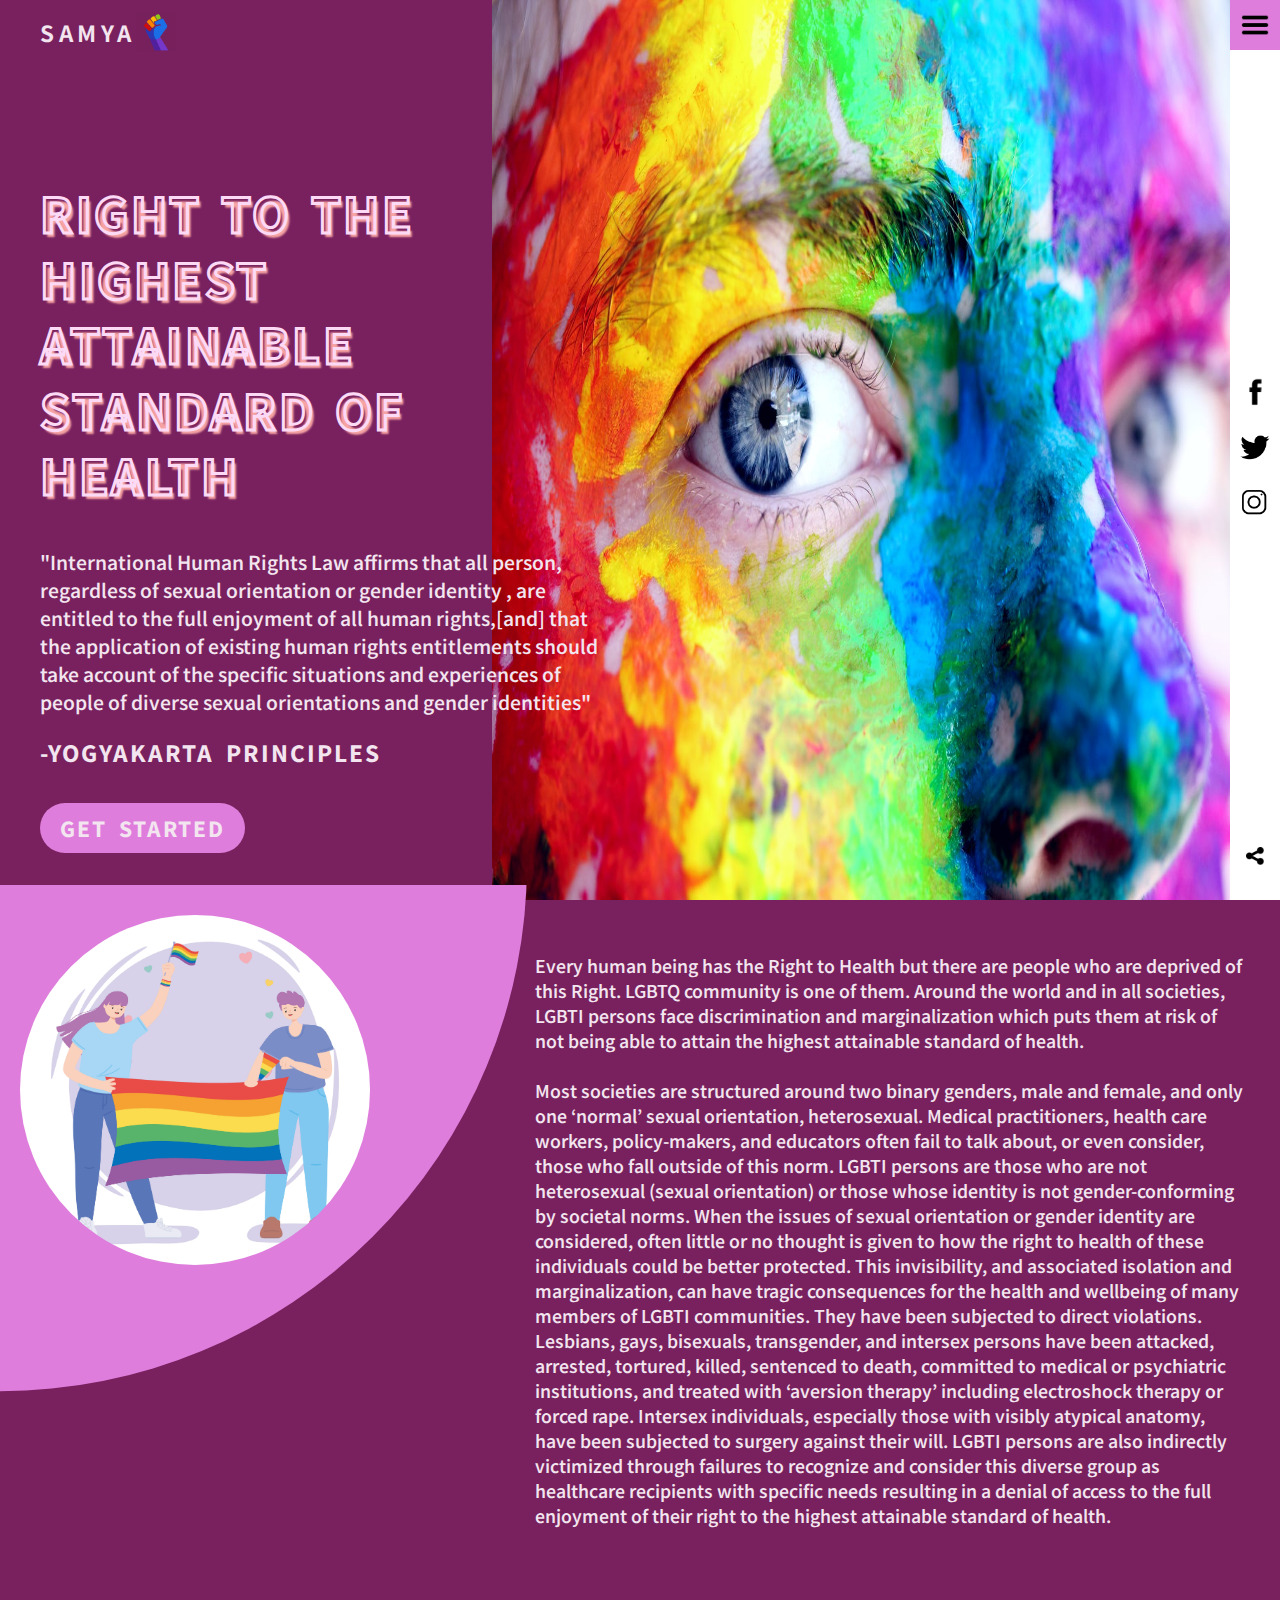
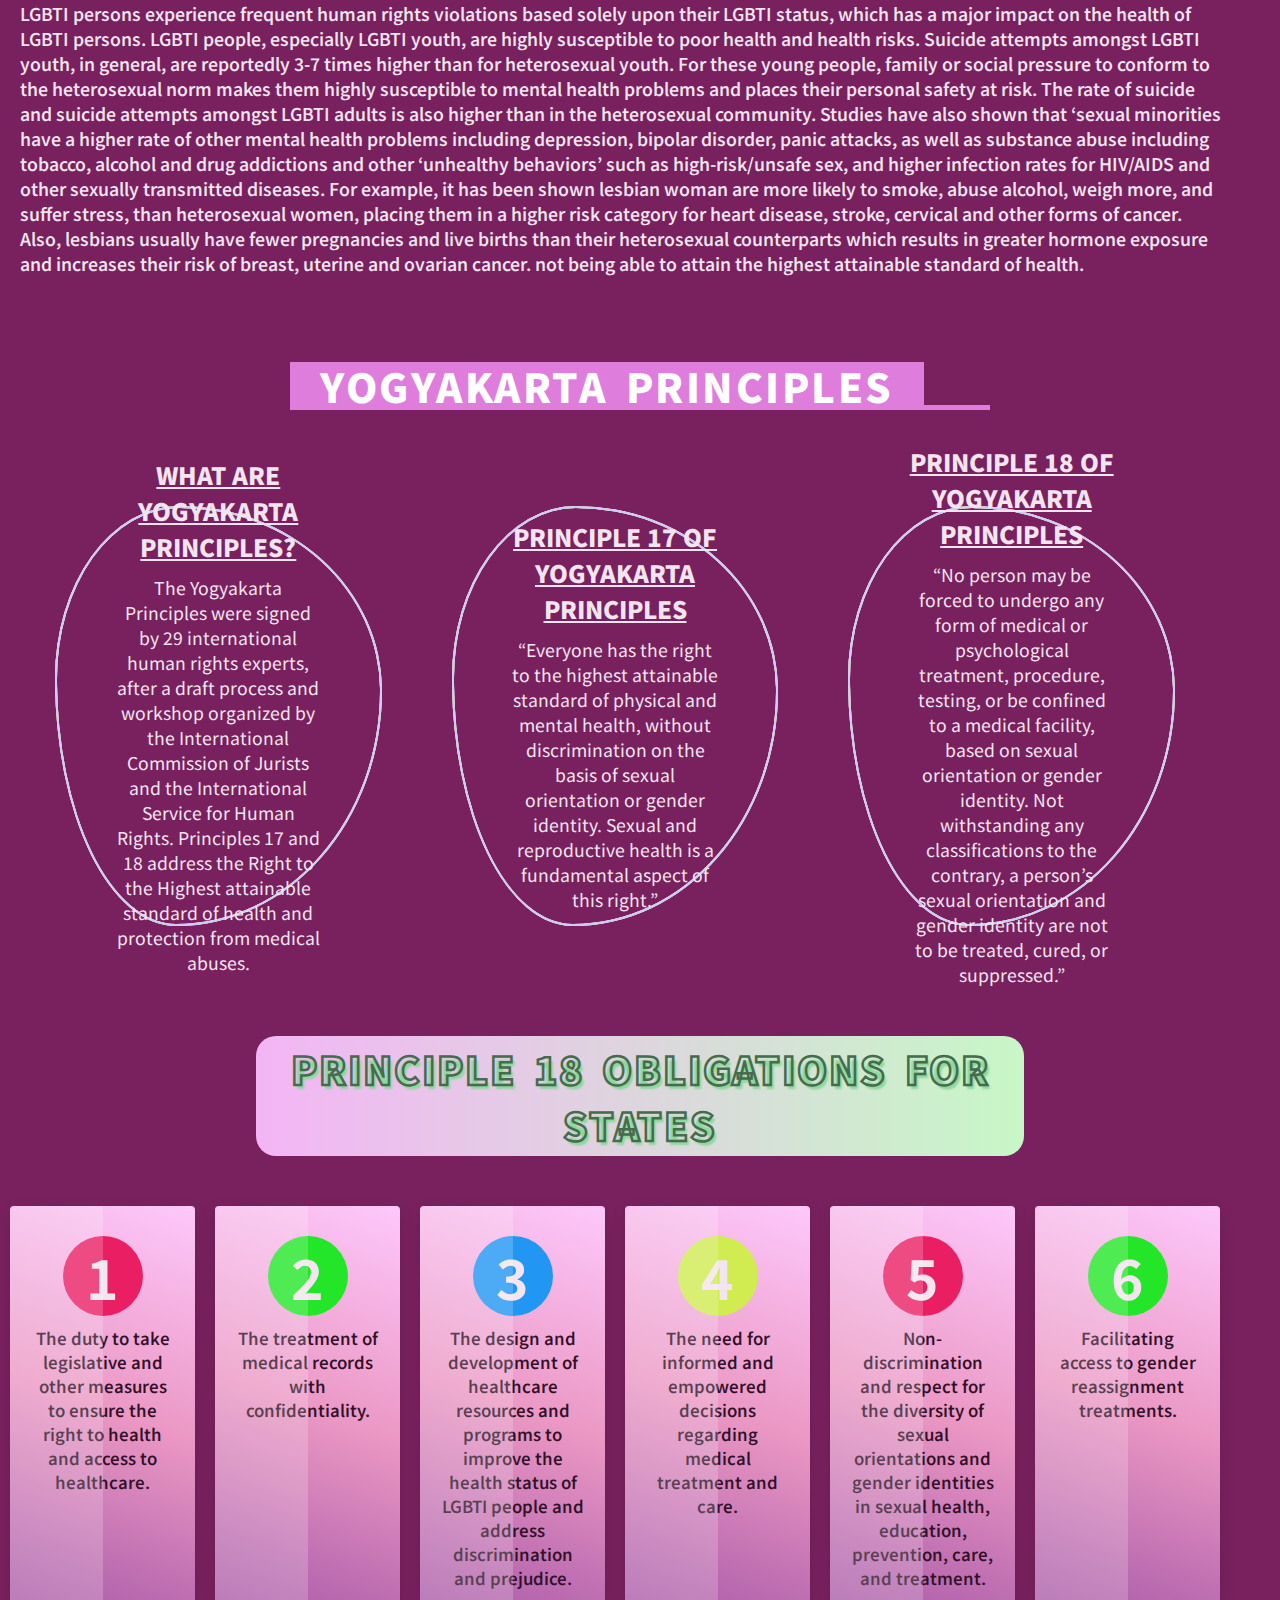
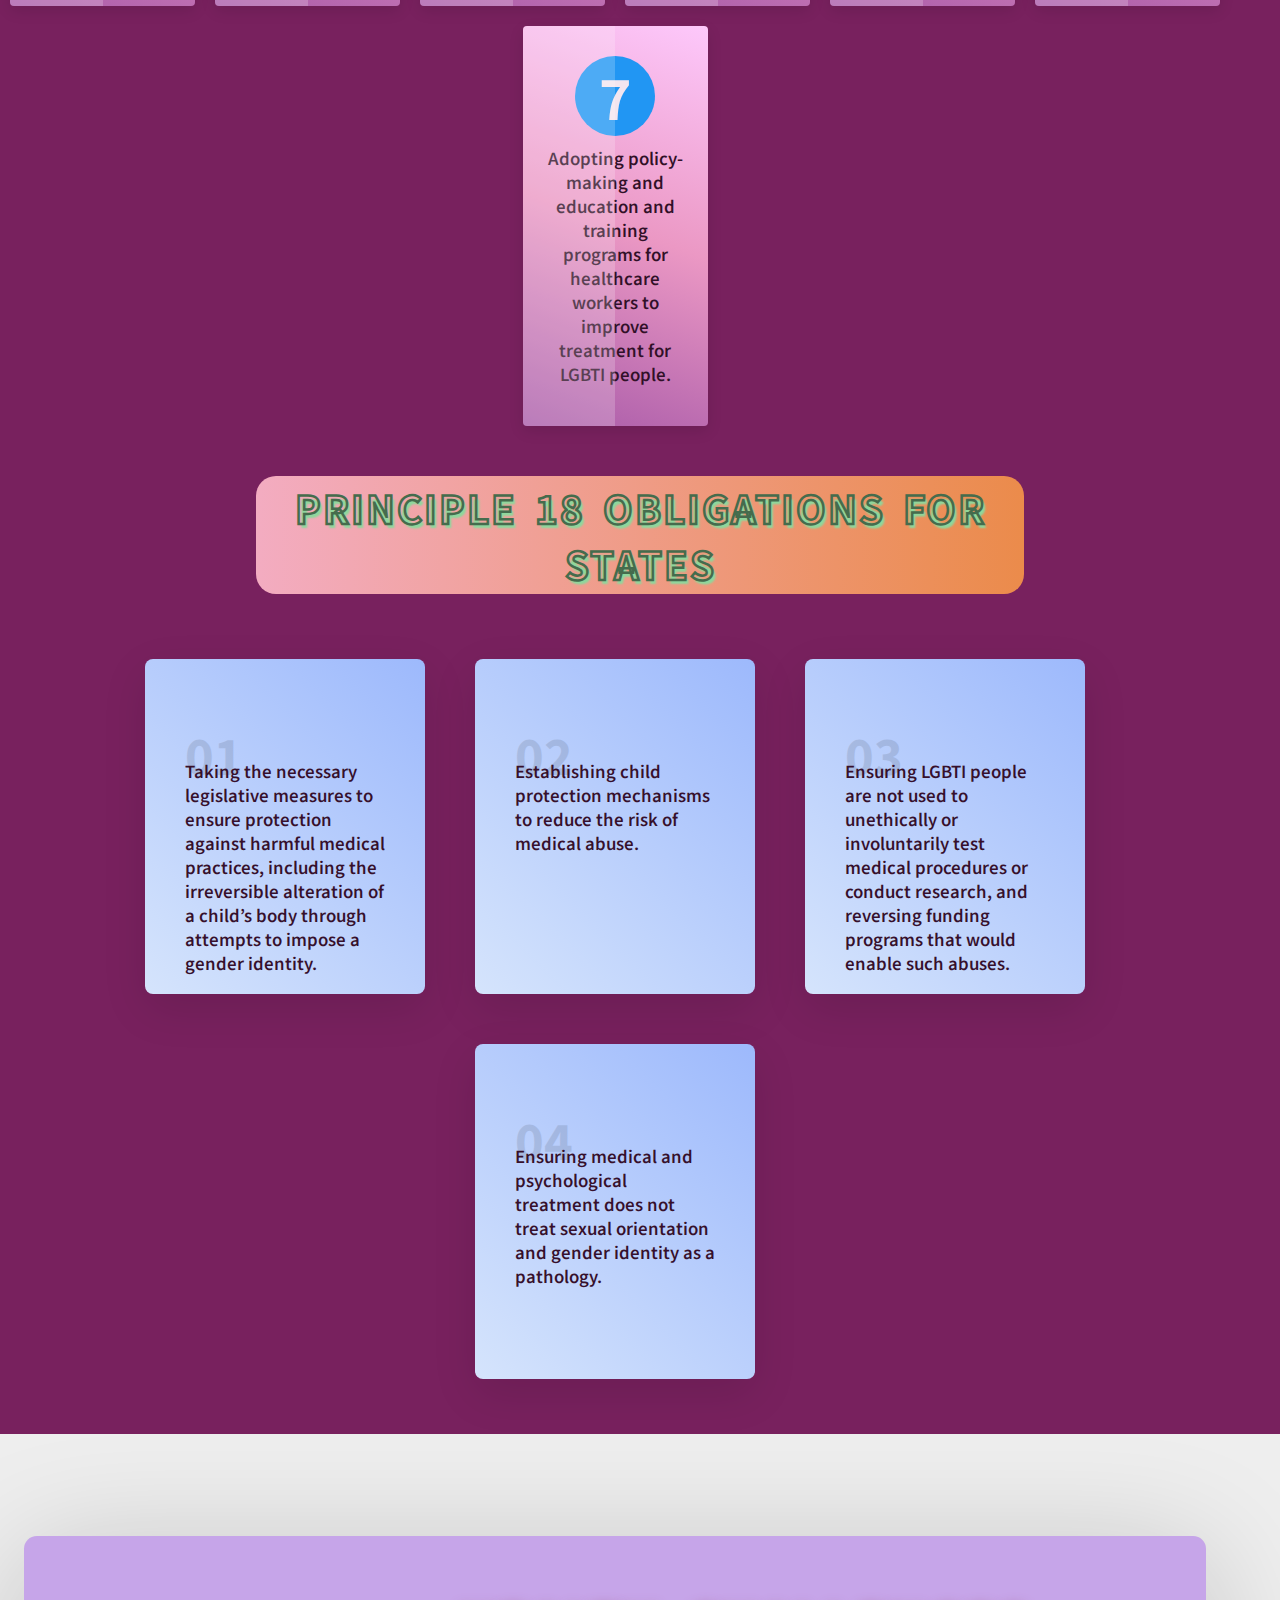
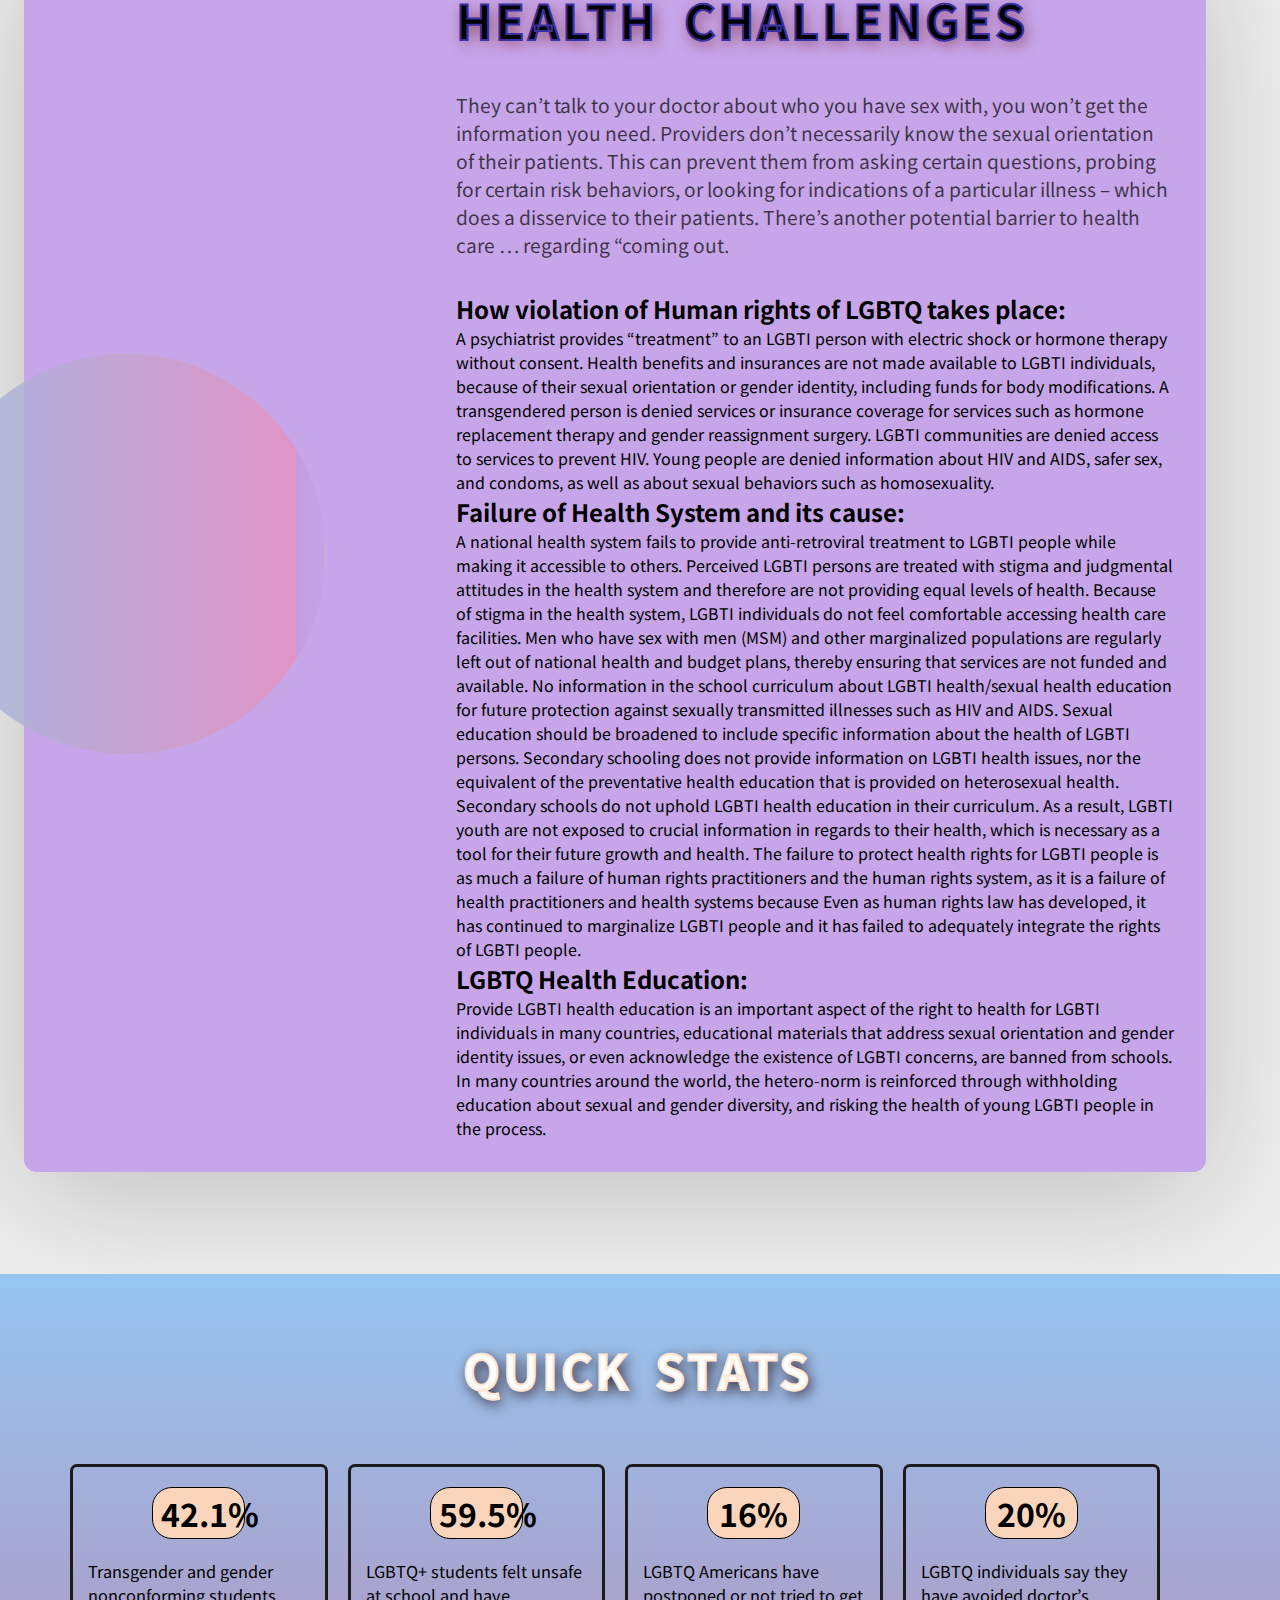
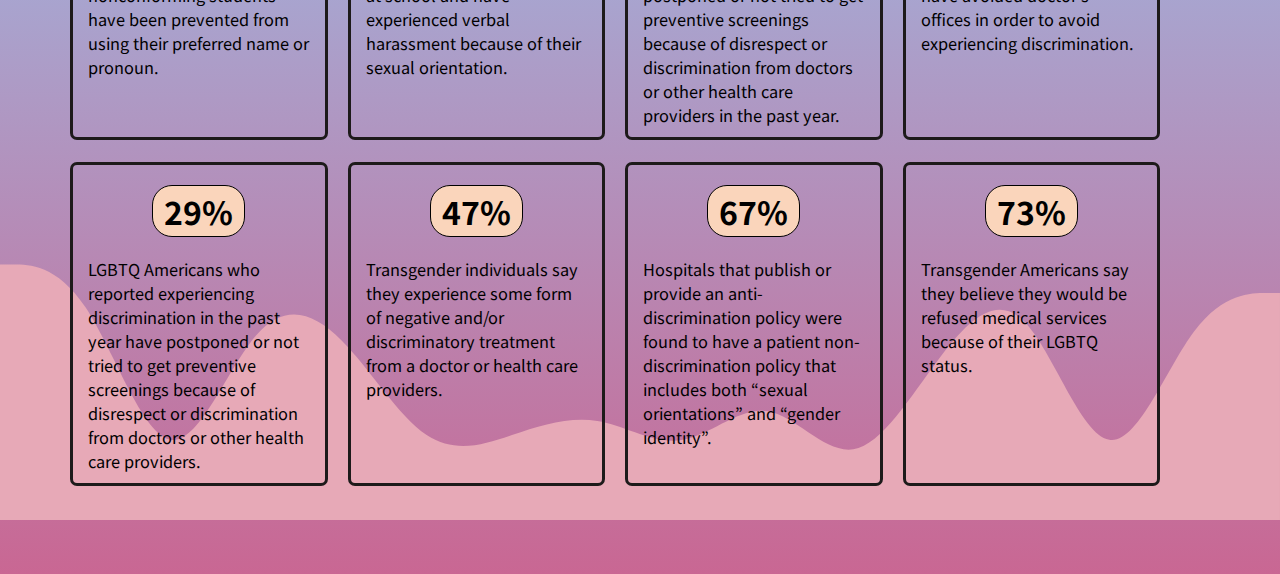
==== home_page.html @ 621c96f3 "change home page" ====
<!DOCTYPE html>
<html lang="en">

<head>
    <meta charset="UTF-8">
    <meta http-equiv="X-UA-Compatible" content="IE=edge">
    <meta name="viewport" content="width=device-width, initial-scale=1.0">
    <title>Samya</title>
    <link rel="stylesheet" href="https://unpkg.com/swiper/swiper-bundle.min.css" />
    <link rel="stylesheet" href="home_page.css">
    <script src="home_page.js"></script>
</head>

<body>
    <section>
        <div class="logo">
            <p>SAMYA</p><img src="/images/symbol2.png" alt="img_logo" class="symbol">
        </div>
        <img src="/images/expression1.jpeg" class="bg">
        <div class="content">
            <h2><span>RIGHT</span> to the Highest Attainable<br>Standard of Health</h2>
            <p>"International Human Rights Law affirms that all person, regardless of sexual orientation or gender
                identity ,
                are entitled to the full enjoyment of all human rights,[and] that the application of existing human
                rights
                entitlements should take account of the specific situations and experiences of people of diverse sexual
                orientations
                and gender identities"
            <p class="author">-Yogyakarta Principles</p>
            </p>
            <a href="#">Get Started</a>
        </div>
    </section>
    <div class="menuToggle" onclick="toggleMenu()"></div>
    <div class="navigation">
        <ul>
            <li><a href="#">Home</a></li>
            <li><a href="#">About</a></li>
            <li><a href="#">Work</a></li>
            <li><a href="#">Team</a></li>
            <li><a href="#">Contact</a></li>
        </ul>
        <div class="socialbar">
            <ul>
                <li><a href="#"><img src="/images/fb1.png"></a></li>
                <li><a href="#"><img src="/images/tw2.png"></a></li>
                <li><a href="#"><img src="/images/ig1.png"></a></li>
            </ul>
            <a href="mailto:you@gmail.com" class="email"><img src="/images/share1.png"></a>
        </div>
    </div>
    <section class="two">
        <div class="circle">
            <div class="circle_pic">
                <img src="/images/circlepic.jpg">
            </div>
        </div>
        <div class="conte">
            <div class="textbox">
                <div class="para1">
                    Every human being has the Right to Health but there are people who are deprived of this Right. LGBTQ community is one of them.
                    Around the world and in all societies, LGBTI persons face discrimination and marginalization which puts them at risk of not being able to attain the highest attainable standard of health.
                </div>
                <div class="para2">
                    Most societies are structured around two binary genders, male and female, and only one ‘normal’ sexual orientation, heterosexual. Medical practitioners, health care workers, policy-makers, and educators often fail to talk about, or even consider, those who fall outside of this norm. LGBTI persons are those who are not heterosexual (sexual orientation) or those whose identity is not gender-conforming by societal norms. When the issues of sexual orientation or gender identity are considered, often little or no thought is given to how the right to health of these individuals could be better protected. This invisibility, and associated isolation and marginalization, can have tragic consequences for the health and wellbeing of many members of LGBTI communities. They have been subjected to direct violations. Lesbians, gays, bisexuals, transgender, and intersex persons have been attacked, arrested, tortured, killed, sentenced to death, committed to medical or psychiatric institutions, and treated with ‘aversion therapy’ including electroshock therapy or forced rape. Intersex individuals, especially those with visibly atypical anatomy, have been subjected to surgery against their will. LGBTI persons are also indirectly victimized through failures to recognize and consider this diverse group as healthcare recipients with specific needs resulting in a denial of access to the full enjoyment of their right to the highest attainable standard of health. 
                </div>
            </div>
        </div>
    </section>
    <div class="para3">
        LGBTI persons experience frequent human rights violations based solely upon their LGBTI status, which has a major impact on the health of LGBTI persons. LGBTI people, especially LGBTI youth, are highly susceptible to poor health and health risks. Suicide attempts amongst LGBTI youth, in general, are reportedly 3-7 times higher than for heterosexual youth. For these young people, family or social pressure to conform to the heterosexual norm makes them highly susceptible to mental health problems and places their personal safety at risk. The rate of suicide and suicide attempts amongst LGBTI adults is also higher than in the heterosexual community. Studies have also shown that ‘sexual minorities have a higher rate of other mental health problems including depression, bipolar disorder, panic attacks, as well as substance abuse including tobacco, alcohol and drug addictions and other ‘unhealthy behaviors’ such as high-risk/unsafe sex, and higher infection rates for HIV/AIDS and other sexually transmitted diseases. For example, it has been shown lesbian woman are more likely to smoke, abuse alcohol, weigh more, and suffer stress, than heterosexual women, placing them in a higher risk category for heart disease, stroke, cervical and other forms of cancer. Also, lesbians usually have fewer pregnancies and live births than their heterosexual counterparts which results in greater hormone exposure and increases their risk of breast, uterine and ovarian cancer.
        not
        being able to attain the highest attainable standard of health.
    </div>
    <div id="yogya">
        <div class="yogya_heading">
            <span>YOGYAKARTA PRINCIPLES</span>
        </div>
    </div>
    <div id="yogya_container">
        <div class="yogyadef_box">
            <span></span>
            <span></span>
            <span></span>
            <div class="yogya_def">
                <h2>WHAT are YogyaKarta Principles?</h2>
                <p>
                    The Yogyakarta Principles were signed by 29 international human rights experts, after a draft
                    process
                    and
                    workshop organized by the International Commission of Jurists and the International Service for
                    Human
                    Rights. Principles 17 and 18 address the Right to the Highest attainable standard of health and
                    protection
                    from medical abuses.
                </p>
            </div>
        </div>
        <div class="yogyadef_box">
            <span></span>
            <span></span>
            <span></span>
            <div class="yogya_def">
                <h2>PRINCIPLE 17 of Yogyakarta Principles</h2>
                <p>
                    “Everyone has the right to the highest attainable standard of physical and mental health, without
                    discrimination on the basis of sexual orientation or gender identity. Sexual and reproductive health
                    is
                    a
                    fundamental aspect of this right.”
                </p>
            </div>
        </div>
        <div class="yogyadef_box">
            <span></span>
            <span></span>
            <span></span>
            <div class="yogya_def">
                <h2>PRINCIPLE 18 of Yogyakarta Principles</h2>
                <p>
                    “No person may be forced to undergo any form of medical or psychological treatment, procedure,
                    testing,
                    or
                    be confined to a medical facility, based on sexual orientation or gender identity. Not withstanding
                    any
                    classifications to the contrary, a person’s sexual orientation and gender identity are not to be
                    treated, cured, or suppressed.”
                </p>
            </div>
        </div>
    </div>
    <div class="principle17_box">
        <h1>Principle 18 obligations for States</h1>
        <div class="principle17">
            <div class="box_17">
                <div class="icon">
                    <h2>1</h2>
                </div>
                <div class="cont17">
                    <p>The duty to take legislative and other measures to ensure the right to health and access to
                        healthcare.</p>
                </div>
            </div>
            <div class="box_17">
                <div class="icon">
                    <h2>2</h2>
                </div>
                <div class="cont17">
                    <p>The treatment of medical records with confidentiality.</p>
                </div>
            </div>
            <div class="box_17">
                <div class="icon">
                    <h2>3</h2>
                </div>
                <div class="cont17">
                    <p>The design and development of healthcare resources and programs to improve the health status of
                        LGBTI
                        people and address discrimination and prejudice.</p>
                </div>
            </div>
            <div class="box_17">
                <div class="icon">
                    <h2>4</h2>
                </div>
                <div class="cont17">
                    <p>The need for informed and empowered decisions regarding medical treatment and care.</p>
                </div>
            </div>
            <div class="box_17">
                <div class="icon">
                    <h2>5</h2>
                </div>
                <div class="cont17">
                    <p>Non-discrimination and respect for the diversity of sexual orientations and gender identities in
                        sexual health, education, prevention, care, and treatment.
                    </p>
                </div>
            </div>
            <div class="box_17">
                <div class="icon">
                    <h2>6</h2>
                </div>
                <div class="cont17">
                    <p>Facilitating access to gender reassignment treatments.</p>
                </div>
            </div>
            <div class="box_17">
                <div class="icon">
                    <h2>7</h2>
                </div>
                <div class="cont17">
                    <p>Adopting policy-making and education and training programs for healthcare workers to improve
                        treatment for LGBTI people.</p>
                </div>
            </div>
        </div>
    </div>
    <div class="principle18_box">
        <h1>Principle 18 obligations for States</h1>
        <div class="principle18">
            <div class="box_18">
                <h2>01</h2>
                <p>
                    Taking the necessary legislative measures to ensure protection against harmful medical
                    practices, including the irreversible alteration of a child’s body through attempts to impose a
                    gender
                    identity.
                </p>
            </div>
            <div class="box_18">
                <h2>02</h2>
                <p>
                    Establishing child protection mechanisms to reduce the risk of medical abuse.
                </p>
            </div>
            <div class="box_18">
                <h2>03</h2>
                <p>
                    Ensuring LGBTI people are not used to unethically or involuntarily test medical procedures or
                    conduct
                    research, and reversing funding programs that would enable such abuses.
                </p>
            </div>
            <div class="box_18">
                <h2>04</h2>
                <p>
                    Ensuring medical and psychological treatment does not treat sexual orientation and gender identity
                    as a
                    pathology.
                </p>
            </div>
        </div>
    </div>
    <div class="challenges_box">
        <div class="challenges">
            <div class="challengesimg">
                <img src="/images/circlepic2.jpg">
            </div>
            <div class="challengesinfo">
                <h1 class="challenges_title">
                    HEALTH CHALLENGES
                </h1>
                <p class="challenges_text">
                    They can’t talk to your doctor about who you have sex with, you won’t get the information you need.
                    Providers don’t necessarily know the sexual orientation of their patients. This can prevent them
                    from asking certain questions, probing for certain risk behaviors, or looking for indications of a
                    particular illness – which does a disservice to their patients.
                    There’s another potential barrier to health care … regarding “coming out.
                <div>
                    <h2>How violation of Human rights of LGBTQ takes place:</h2>
                    A psychiatrist provides “treatment” to an LGBTI person with electric shock or hormone therapy
                    without consent. Health benefits and insurances are not made available to LGBTI individuals, because
                    of their sexual orientation or gender identity, including funds for body modifications. A
                    transgendered person is denied services or insurance coverage for services such as hormone
                    replacement therapy and gender reassignment surgery. LGBTI communities are denied access to services
                    to prevent HIV. Young people are denied information about HIV and AIDS, safer sex, and condoms, as
                    well as about sexual behaviors such as homosexuality.
                </div>
                <div>
                    <h2>Failure of Health System and its cause:</h2>
                    A national health system fails to provide anti-retroviral treatment to LGBTI people while making it
                    accessible to others. Perceived LGBTI persons are treated with stigma and judgmental attitudes in
                    the health system and therefore are not providing equal levels of health. Because of stigma in the
                    health system, LGBTI individuals do not feel comfortable accessing health care facilities. Men who
                    have sex with men (MSM) and other marginalized populations are regularly left out of national health
                    and budget plans, thereby ensuring that services are not funded and available.
                    No information in the school curriculum about LGBTI health/sexual health education for future
                    protection against sexually transmitted illnesses such as HIV and AIDS. Sexual education should be
                    broadened to include specific information about the health of LGBTI persons. Secondary schooling
                    does not provide information on LGBTI health issues, nor the equivalent of the preventative health
                    education that is provided on heterosexual health. Secondary schools do not uphold LGBTI health
                    education in their curriculum. As a result, LGBTI youth are not exposed to crucial information in
                    regards to their health, which is necessary as a tool for their future growth and health. The
                    failure to protect health rights for LGBTI people is as much a failure of human rights practitioners
                    and the human rights system, as it is a failure of health practitioners and health systems because
                    Even as human rights law has developed, it has continued to marginalize LGBTI people and it has
                    failed to adequately integrate the rights of LGBTI people.
                </div>
                <div>
                    <h2>LGBTQ Health Education:</h2>
                    Provide LGBTI health education is an important aspect of the right to health for LGBTI individuals
                    in many countries, educational materials that address sexual orientation and gender identity issues,
                    or even acknowledge the existence of LGBTI concerns, are banned from schools. In many countries
                    around the world, the hetero-norm is reinforced through withholding education about sexual and
                    gender diversity, and risking the health of young LGBTI people in the process.
                </div>
                </p>
            </div>
        </div>
    </div>

    <section class="wave">
        <div class="wave_content">
            <h1>Quick Stats</h1>
            <div class="stats_content">
                <div class="stat1">
                    <h2 class="number">42.1%</h2>
                    <p>Transgender and gender nonconforming students have been prevented from using their preferred name
                        or pronoun.</p>
                </div>
                <div class="stat1">
                    <h2 class="number">59.5%</h2>
                    <p>LGBTQ+ students felt unsafe at school and have experienced verbal harassment because of their
                        sexual orientation.</p>
                </div>
                <div class="stat1">
                    <h2 class="number">16%</h2>
                    <p>LGBTQ Americans have postponed or not tried to get preventive screenings because of disrespect or
                        discrimination from doctors or other health care providers in the past year.</p>
                </div>
                <div class="stat1">
                    <h2 class="number">20%</h2>
                    <p> LGBTQ individuals say they have avoided doctor’s offices in order to avoid experiencing
                        discrimination.
                    </p>
                </div>
                <div class="stat1">
                    <h2 class="number">29%</h2>
                    <p>LGBTQ Americans who reported experiencing discrimination in the past year have postponed or not
                        tried to get preventive screenings because of disrespect or discrimination from doctors or other
                        health care providers.</p>
                </div>
                <div class="stat1">
                    <h2 class="number">47%</h2>
                    <p>Transgender individuals say they experience some form of negative and/or discriminatory treatment
                        from a doctor or health care providers.</p>
                </div>
                <div class="stat1">
                    <h2 class="number">67%</h2>
                    <p>Hospitals that publish or provide an anti-discrimination policy were found to have a patient
                        non-discrimination policy that includes both “sexual orientations” and “gender identity”.</p>
                </div>
                <div class="stat1">
                    <h2 class="number">73%</h2>
                    <p>Transgender Americans say they believe they would be refused medical services because of their
                        LGBTQ status.
                    </p>
                </div>
            </div>
        </div>
        <img src="">
        <svg class="wave_wavy" xmlns="http://www.w3.org/2000/svg" viewBox="0 0 1440 320">
            <path fill="rgb(231, 169, 183)" fill-opacity="1"
                d="M0,32L16,32C32,32,64,32,96,80C128,128,160,224,192,229.3C224,235,256,149,288,112C320,75,352,85,384,117.3C416,149,448,203,480,224C512,245,544,235,576,224C608,213,640,203,672,208C704,213,736,235,768,229.3C800,224,832,192,864,197.3C896,203,928,245,960,240C992,235,1024,181,1056,138.7C1088,96,1120,64,1152,96C1184,128,1216,224,1248,229.3C1280,235,1312,149,1344,106.7C1376,64,1408,64,1424,64L1440,64L1440,320L1424,320C1408,320,1376,320,1344,320C1312,320,1280,320,1248,320C1216,320,1184,320,1152,320C1120,320,1088,320,1056,320C1024,320,992,320,960,320C928,320,896,320,864,320C832,320,800,320,768,320C736,320,704,320,672,320C640,320,608,320,576,320C544,320,512,320,480,320C448,320,416,320,384,320C352,320,320,320,288,320C256,320,224,320,192,320C160,320,128,320,96,320C64,320,32,320,16,320L0,320Z">
            </path>
        </svg>
    </section>



    <!-- <div class="stats_container">
        <div class="stats_card">
            <div class="stats_imgbx">
                <img src="" alt="">
            </div>
            <div class="stats_content">
                <div>
                    <p>Lorem ipsum, dolor sit amet consectetur adipisicing elit. Inventore aperiam doloribus fugiat nostrum blanditiis tempore eaque in illum! Distinctio, nulla?</p>
                </div>
            </div>
        </div>
    </div> -->

    <!-- <div class="big_container"> -->
    <!-- <div class="container">
            <div class="card">
                <div class="icon">
                    <img src="/images/faq1.png">
                </div>
                <div class="writeup">
                    <h3>Web & Mobile Development</h3>
                    <p>Lorem ipsum dolor sit amet consectetur adipisicing elit. Quas corporis mollitia assumenda
                        similique quo atque saepe at aperiam beatae? Et eum similique ab, ut recusandae sint, ducimus
                        autem suscipit ipsum dolorem qui saepe, at accusantium ea odque in illo ea necessitatibus sint
                        officiis dicta. Alias illum excepturi itaque!</p>
                </div>
                <a class="more"></a>
            </div>
            <div class="card">
                <div class="icon">
                    <img src="/images/faq2.png">
                </div>
                <div class="writeup">
                    <h3>Customer Support</h3>
                    <p>Lorem ipsum dolor sit amet consectetur adipisicing elit. Quas corporis mollitia assumenda
                        similique quo atque saepe at aperiam beatae? Et eum similique ab, ut recusandae sint, ducimus
                        autem suscipit ipsum dolorem qui saepe, at accusantium ea odio quibusdam delectus consequatur
                        totam minima! Corporis ipsa neque dolore perferendis maiores, eaque in illo ea necessit!</p>
                </div>
                <a class="more"></a>
            </div>
            <div class="card">
                <div class="icon">
                    <img src="/images/faq3.png">
                </div>
                <div class="writeup">
                    <h3>Marketing</h3>
                    <p>Lorem ipsum dolor sit amet consectetur adipisicing elit. Quas corporis mollitia assumenda
                        similique quo atque saepe at aperiam beatae? Et eum electus consequatur totam minima! Corporis
                        ipsa neque dolore perferendis maiores, eaque in illo ea necessitatibus sint officiis dicta.
                        Alias illum excepturi itaque!</p>
                </div>
                <a class="more"></a>
            </div>
        </div>
    </div> -->
</body>

</html>
---- home_page.css ----
@import url('https://fonts.googleapis.com/css2?family=Noto+Sans+KR:wght@300&display=swap');
@import url('https://fonts.googleapis.com/css2?family=Poppins:100,200,300,400,500,600,700,800,900');
*{
    margin: 0px;
    padding: 0px;
    box-sizing: border-box;
    font-family: 'Noto Sans KR', sans-serif;
}
body{
    background: #78215e;
    overflow-x: hidden;
}
section{
    padding: 40px;
    display: flex;
    align-items: center;
    justify-content: flex-start;
    min-height: 100vh;
}
section .logo{
    display: flex;
    align-items: center;
    justify-content: center;
    position: absolute;
    top: 12px;
    color: #f3e5ef;
    font-weight: 700;
    cursor: pointer;
    font-size: 1.4rem;
    letter-spacing: 4px;
    word-spacing: 5px;
    text-transform: uppercase;
    letter-spacing: 4.5px;
}
section .bg{
    position: absolute;
    top: 0px;
    right: 20px;
    width: 60%;
    height: 100%;
}
section .symbol{
    height: 40px;
}
section .content{
    position: relative;
    max-width: 560px;
    z-index: 1;
}
section .content h2{
    margin: 140px auto 40px auto;
    letter-spacing: 2.5px;
    word-spacing: 6px;
    color:transparent;
    font-size: 3rem;
    font-weight: 700;
    line-height: 4.1rem;
    text-transform: uppercase;
    color: transparent;
    -webkit-text-stroke: 3px #fcdaf6;
    text-shadow: 3px 4px 2px rgb(247, 164, 164);
}
section .content p{
    font-weight: 550;
    color: #f3e5ef;
    font-size: 1.2rem;
    margin: 20px 0 10px 0;
}
section .content .author{
    font-weight: 800;
    text-transform: uppercase;
    font-size: 1.4rem;
    letter-spacing: 2px;
    word-spacing: 5px;
}
section .content a{
    color: #f3e5ef;
    text-transform: uppercase;
    letter-spacing: 2px;
    word-spacing: 5px;
    background: #df7ddd;
    font-size: 1.3rem;
    border-radius: 25px;
    margin: 15px 0;
    font-weight: 800;
    padding: 10px 20px ;
    display: inline-block;
    text-decoration: none;
}
.menuToggle{
    position: fixed;
    top: 0;
    right: 0;
    width: 50px;
    height: 50px;
    background: #df7ddd url(/images/menu1.png);
    background-repeat: no-repeat;
    background-position: center;
    background-size: 30px;
    cursor: pointer;
    z-index: 100;
}
.menuToggle.active{
    background: #df7ddd url(/images/info.png);
    background-repeat: no-repeat;
    background-position: center;
    background-size: 25px;
}
.navigation{
    background: #fff;
    position: fixed;
    top: 0;
    left: calc(100% - 50px);
    width: 100%;
    height: 100%;
    z-index: 99;
    display: flex;
    justify-content: center;
    align-items: center;
    transition: 0.3s;
}
.navigation.active{
    left : 0px;
}
.navigation ul{
    position: relative;
}
.navigation ul li{
    position: relative;
    list-style-type: none;
    text-align: center;
}
.navigation ul li a{
    font-size: 1.35rem;
    color: #111;
    text-decoration: none;
    font-weight: 400;
}
.navigation ul li a:hover{
    color: #df7ddd;
}
.socialbar{
    position: absolute;
    top: 0;
    left: 0;
    width: 50px;
    height: 100%;
    border-radius: 1px solid rgba(93, 76, 76, 0.1);
    display: flex;
    justify-content: center;
    align-items:center;
}
.socialbar img{
    height: 30px;
    margin: 10px 0;
    object-fit: contain;
}
.socialbar ul{
    position: relative;
}
.socialbar ul li{
    position: relative;
    list-style: none;
}
.socialbar ul li a{
    position: relative;
    display: inline-block;
}
.socialbar .email{
    position: absolute;
    bottom: 15px;
    transform: scale(0.6);
}
.two{
    position: relative;
    width: 100%;
    min-height: 77vh;
    padding: 100px;
    display: flex;
    align-items: center;
}
.two .circle{
    position: absolute;
    top: -23px;
    right: 0px;
    width: 100%;
    height: 100%;
    background: #df7ddd;
    clip-path: circle(51.2% at left -3%);
    float: left;
}
.circle .circle_pic{
    position: relative;
    overflow: hidden;
}
.circle .circle_pic img{
    margin: 30px 0 0 20px;
    height: 350px;
    clip-path: circle();
}
.conte{
    position: absolute;
    top: 6.5%;
    right: 0%;
    width: 66%;
}
.conte .textbox{
    font-size: 1.1rem;
    height: auto;
    max-width: 1100px;
    margin: 0 30px 0 100px;
    color: #f3e5ef;
    clear: left;
    font-weight: 550;
}
.textbox .para1{
    max-width: 800px;
    margin-bottom: 25px;
}
.textbox .para2{
    max-width: 800px;
}
.para3{
    font-size: 1.1rem;
    margin: 0 55px 0 20px; 
    max-width: 1400px;
    font-weight: 550;
    color: #f3e5ef;
    width: auto;
}
.textbox .para_box{
    display: flex;
    flex-direction: column;
    justify-content: center;
    align-items: center;
}


#yogya{
    position: relative;
    height: 100px;
    border: 2px white;
}
.yogya_heading{
    margin: 20px 0;
    position: absolute;
    top: 90%;
    left: 50%;
    transform: translate(-50%, -50%);
    width: 700px;
    height: 48px;
    border-bottom: 5px solid #df7ddd;
    line-height: 40px;
    background: #78215e;
    overflow: hidden;
}
.yogya_heading span{
    font-weight: 900;
    word-spacing: 7px;
    letter-spacing: 2.5px;
    color: #fff;
    font-size: 2.5rem;
    background: #df7ddd;
    display: inline-block;
    padding: 4px 30px;
}
.yogya_heading span::before{
    position: absolute;
    left: 33%;
    content: "";
    width: 100%;
    height: 100%;
    background: #df7ddd;
    z-index: -1;
    transform: rotate(45deg);
}
#yogya_container{
    margin: 80px 70px 60px 20px;
    display: flex;
    justify-content: center;
    align-items: center;
}
.yogyadef_box{
    margin: 50px 35px;
    position: relative;
    width: 420px;
    height: 420px;
    display: flex;
    justify-content: center;
    align-items: center;
}
.yogyadef_box span:nth-child(1){
    position: absolute;
    top: 0;
    left: 0;
    width: 100%;
    height: 100%;
    border: 2px solid rgb(252, 198, 251);
    border-radius: 38% 62% 63% 37% / 41% 44% 56% 59%;
    transition: 0.5s;
    animation: animatebox 6s linear infinite;
}
.yogyadef_box:hover span:nth-child(1){
    border: none;
    background: rgba(233, 99, 159, 0.8);
    color: #78215e;
}
.yogyadef_box span:nth-child(2){
    position: absolute;
    top: 0;
    left: 0;
    width: 100%;
    height: 100%;
    border: 2px solid rgb(222, 238, 165);
    border-radius: 38% 62% 63% 37% / 41% 44% 56% 59%;
    transition: 0.5s;
    animation: animatebox 4s linear infinite;
}
.yogyadef_box:hover span:nth-child(2){
    border: none;
    background: rgb(202, 154, 247);
    color: #78215e;
}
.yogyadef_box span:nth-child(3){
    position: absolute;
    top: 0;
    left: 0;
    width: 100%;
    height: 100%;
    border: 2px solid rgb(205, 203, 247);
    border-radius: 38% 62% 63% 37% / 41% 44% 56% 59%;
    transition: 0.5s;
    animation: animatebox2 10s linear infinite;
}
.yogyadef_box:hover span:nth-child(3){
    border: none;
    background: #df7ddd;
    color: #78215e;
}
.yogya_def{
    position: relative;
    padding: 40px 60px;
    color: #fff;
    text-align: center;
    transition: 0.5s;
    z-index: 1000;
}
.yogya_def h2{
    color: #f3e5ef;
    font-weight: 900;
    font-size: 1.5rem;
    text-transform: uppercase;
    margin-bottom: 10px;
    line-height: 36px;
    text-decoration: underline;
}
.yogya_def p{
    font-size: 1.1rem;
    color: #f3e5ef;
}



.principle17{
    display: flex;
    flex-wrap: wrap;
    justify-content: center;
    align-items: center;
    margin-right: 50px;
}
.principle17 .box_17{
    position: relative;
    width: 185px;
    height: 400px;
    background: linear-gradient(200deg, rgb(253, 200, 251), rgb(235, 152, 196) ,rgb(169, 91, 169));
    padding: 30px 20px;
    box-shadow: 0 5px 15px rgba(0,0,0,0.1);
    text-align: center;
    overflow: hidden;
    margin: 10px;
    border-radius: 4px;
}
.principle17 .box_17::before{
    content: "";
    width: 50%;
    height: 100%;
    position: absolute;
    top: 0;
    left: 0;
    background: rgba(255,255,255,0.2);
    z-index: 2;
    pointer-events: none;
}
.principle17_box h1{
    font-size: 2.4rem;
    font-weight: 900;
    letter-spacing: 2px;
    word-spacing: 7px;
    margin: 20px auto 40px auto;
    padding: 4px 6px;
    border-radius: 20px;
    text-align: center;
    color: transparent;
    text-transform: uppercase;
    width: 60%;
    -webkit-text-stroke: 2.5px #456c4d;
    text-shadow: 3px 4px 2px rgb(141, 216, 156);
    background: linear-gradient(to right,rgb(243, 181, 245),rgb(199, 247, 199));
}
.principle17 .box_17 .icon{
    position: relative;
    width: 80px;
    height: 80px;
    color:#f3e5ef;
    background: #000;
    display: flex;
    justify-content: center;
    align-items: center;
    margin: 0px auto 10px auto;
    border-radius: 50%;
    font-size: 2.3rem;
    font-weight: 700;
    transition: 1s;    
}
.principle17 .box_17:nth-child(1) .icon, .principle17 .box_17:nth-child(5) .icon{
    box-shadow: 0 0 0 0 #e91e63;
    background: #e91e63;
}
.principle17 .box_17:nth-child(1):hover .icon, .principle17 .box_17:nth-child(5):hover .icon{
    box-shadow: 0 0 0 400px #e91e63;
}
.principle17 .box_17:nth-child(2) .icon, .principle17 .box_17:nth-child(6) .icon{
    box-shadow: 0 0 0 0 #23e629;
    background: #23e629;
}
.principle17 .box_17:nth-child(2):hover .icon, .principle17 .box_17:nth-child(6):hover .icon{
    box-shadow: 0 0 0 400px #23e629;
}
.principle17 .box_17:nth-child(3) .icon, .principle17 .box_17:nth-child(7) .icon{
    box-shadow: 0 0 0 0 #2196f3;
    background: #2196f3;
}
.principle17 .box_17:nth-child(3):hover .icon, .principle17 .box_17:nth-child(7):hover .icon{
    box-shadow: 0 0 0 400px #2196f3;
}
.principle17 .box_17:nth-child(4) .icon{
    box-shadow: 0 0 0 0 #d0ec50;
    background: #d0ec50;
}
.principle17 .box_17:nth-child(4):hover .icon{
    box-shadow: 0 0 0 400px #d0ec50;
}
.principle17 .box_17 .cont17{
    position: relative;
    z-index: 1;
    transition: 0.5s;
}
.principle17 .box_17:hover .cont17{
    color: #fff;
}
.principle17 .box_17 .cont17 p{
    margin: 0;
    padding: 0;
    font-size: 1.05rem;
    font-weight: 550;
    color: #311028;
}



.principle18_box h1{
    font-size: 2.4rem;
    letter-spacing: 2px;
    word-spacing: 7px;
    margin: 40px auto 40px auto;
    padding: 3px 6px;
    border-radius: 20px;
    text-align: center;
    color: transparent;
    text-transform: uppercase;
    width: 60%;
    -webkit-text-stroke: 2.5px #456c4d;
    text-shadow: 3px 4px 2px rgb(141, 216, 156);
    background: linear-gradient(to right,rgb(243, 172, 193),rgb(235, 139, 75));
}
.principle18{
    display: flex;
    justify-content: center;
    flex-wrap: wrap;
    align-items: center;
    margin: 0 50px 30px 0 ;
}
.principle18 .box_18{
    border-radius: 8px;
    position: relative;
    margin: 25px;
    width: 280px;
    height: 335px;
    background: linear-gradient(45deg,#d5e4fc,#9db9fc);
    padding: 100px 40px 60px;
    box-shadow: 0 15px 45px rgba(0,0,0,0.1);
}
.principle18 .box_18::before{
    border-radius: 8px;
    content: "";
    position: absolute;
    top: 0;
    left: 0;
    width: 100%;
    height: 100%;
    background: #74dfc2;
    transform: scaleY(0);
    transform-origin: top;
    transition: transform 0.5s;
}
.principle18 .box_18:hover::before{
    transform: scaleY(1);
    transform-origin: bottom;
    transition: transform 0.5s;
}
.principle18 .box_18 h2{
    position: absolute;
    left: 40px;
    top: 60px;
    font-size: 3rem;
    font-weight: 800;
    z-index: 1;
    opacity: 0.1;
    transition: 0.5s;
}
.principle18 .box_18:hover h2{
    opacity: 1;
    color: rgb(42, 76, 53);
    transform: translateY(-40px);

}
.principle18 .box_18 p{
    font-size: 1.05rem;
    font-weight: 550;
    position: relative;
    z-index: 2;
    color: #36102c;
    transition: 0.5s;
}
.principle18 .box_18:hover p{
    color: rgb(22, 32, 26);
}



.challenges_box{
    width: 100%;
    height: 160vh;
    display: flex;
    justify-content: center;
    align-items: center;
    background-color: #eee;
    padding: 16px 74px 16px 24px  ;
}
.challenges{
    width: 100%;
    max-width: 80rem;
    padding: 2rem ;
    background-color: rgb(198, 165, 233);
    box-shadow: 0 1.4rem 8rem rgba(0,0,0,0.2);
    display: flex;
    align-items: center;
    border-radius: 0.8rem;
}

.challengesimg{
    min-width: 25rem;
    max-width: 25rem;
    height: 25rem;
    transform: translateX(-10rem);
    position: relative;
}
.challengesimg img{
    width: 100%;
    height: 100%;
    object-fit: cover;
    display: block;
    clip-path: circle();
    margin-left: 30px;
}
.challengesimg img::before{
    content: "";
    width: 100%;
    height: 100%;
    position: absolute;
    top: 0;
    left: 0;
    background: linear-gradient(to right,rgba(148, 188, 223, 0.8),rgba(231, 145, 191, 0.8));
    box-shadow: 0.5rem 0.5rem 3rem 1px rgba(0,0,0,0.05);
    border-radius: 0.8rem;
}
.challenges_title{
    font-size: 3rem;
    margin: 1rem auto 2.3rem auto;
    text-transform: uppercase;
    -webkit-text-stroke: 2px #3a31a0;
    text-shadow: 3px 4px 14px #944f6c;
    letter-spacing: 3px;
    word-spacing: 12px;
}
.challenges_text{
    margin-bottom: 2rem;
    font-size: 1.2rem;
    color: rgba(0,0,0,0.7);
}
.challenges_text div{
    margin-bottom: 20px;
}
.challenges_text div h2{
    font-size: 1.6rem;
}

.wave{
    position: relative;
    width: 100%;
    display: flex;
    justify-content: center;
    align-items: flex-start;
    padding: 50px;
    background: linear-gradient(180deg,#96c6f0, #c96793);
    background-blend-mode: screen;
}
.wave .stats_content{
    display: grid;
    grid-template-columns: repeat(4,1fr);
    column-gap: 20px;
    row-gap: 22px;
    margin: 10px 70px 10px 20px;
}
.wave .stats_content .stat1{
    border: 3px solid rgb(29, 26, 26);
    padding: 10px;
    border-radius: 7px;
    z-index: 100;
}
.wave .wave_content h1{
    font-size: 3rem;
    color: #fff;
    display: block;
    width: 30%;
    margin: 10px auto 60px auto;
    text-transform: uppercase;
    letter-spacing: 3px;
    word-spacing: 10px;
    -webkit-text-stroke: 2px #ffe7d5;
    text-shadow: 3px 4px 14px #25121a;
}
.stat1 .number{
    font-size: 2rem;
    text-align: center;
    background: #fff;
    width: 40%;
    border-radius: 20px;
    margin: 10px auto 20px auto;
    padding: 2px 8px;
    border: 1px solid black;
    background: rgb(250, 213, 187);
}
.wave .wave_content p{
    font-size: 1.02rem;
    padding: 0 5px;
}
.wave_wavy{
    position: absolute;
    bottom: 6%;
    left: 0;
}


.box{
    position: relative;
    width: auto;
    height: auto;
    display: flex;
    justify-content: center;
    align-items: center;
    margin: 0px auto;
}
.box .content1{
    display: flex;
}
.big_container{
    position: relative;
}
.container{
    position: relative;
    display: flex;
    justify-content: center;
    align-items: center;
    width: 100%;
    flex-wrap: wrap;
}
.container .card .icon{
    margin-bottom: 10px;
} 
.container .icon img{
    height: 130px;
    object-fit: contain;
}
.container .card{
    display: flex;
    flex-direction: column;
    justify-content: center;
    align-items: center;
    position: relative;
    width: 300px;
    padding: 20px;
    margin: 20px;
    background: #3f3f3f;
}
.container .card .more{
    position: relative;
    padding: 10px 15px;
    background: #17e78c;
    margin-top: 15px;
    display: inline-block;
    cursor: pointer;
    text-transform: uppercase;
    color: #383838;
    font-weight: 500;
    letter-spacing: 2px;
    font-size: 15px;
    border-radius: 25px;
}
.container .card.active .more{
    background: #ff3b7e;
    color: #fff;
}
.container .card .more::before{
    content: "Read More";
}
.container .card.active .more::before{
    content: "Read Less";
}
.container .card .writeup{
    position: relative;
    height: 215px;
    overflow: hidden;
}
.container .card .writeup::before{
    content: " ";
    position: absolute;
    bottom: 0;
    left: 0;
    width: 100%;
    height: 100px;
    background: linear-gradient(transparent, #3f3f3f);
}
.container .card .writeup h3{
    color: #fff;
    font-size: 1.1rem;
    font-weight: 600;
    margin-bottom: 10px;
}
.container .card .writeup p{
    color: #ccc;
    font-size: 1rem;
    font-weight: 400;
}
.container .card::before{
    content: " ";
    position: absolute;
    top: 0;
    right: 0;
    border: 20px solid transparent;
    border-top: 20px solid #17e78c;
    border-right: 20px solid #17e78c;
}


@keyframes animatebox{
    0%{
        transform: rotate(0deg);
    }
    100%{
        transform: rotate(360deg);
    }
}
@keyframes animatebox2{
    0%{
        transform: rotate(360deg);
    }
    100%{
        transform: rotate(0deg);
    }
}
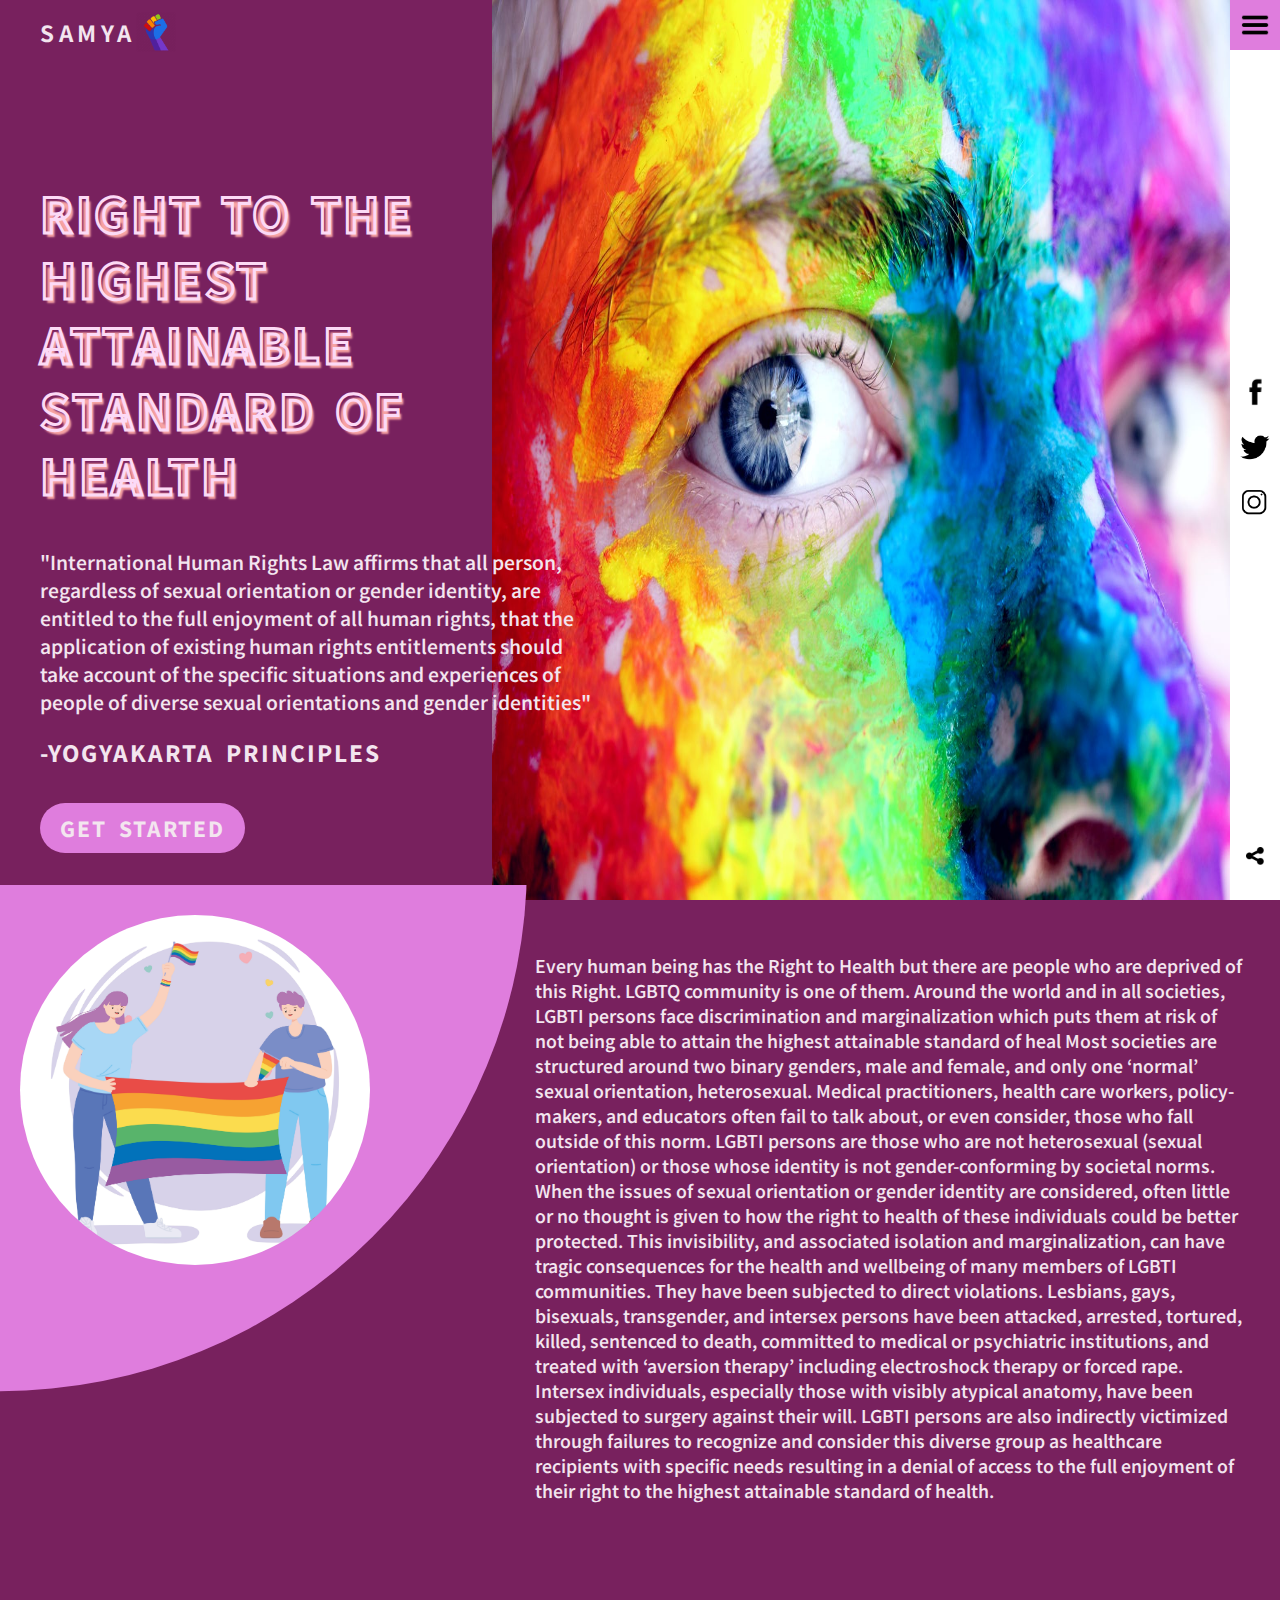
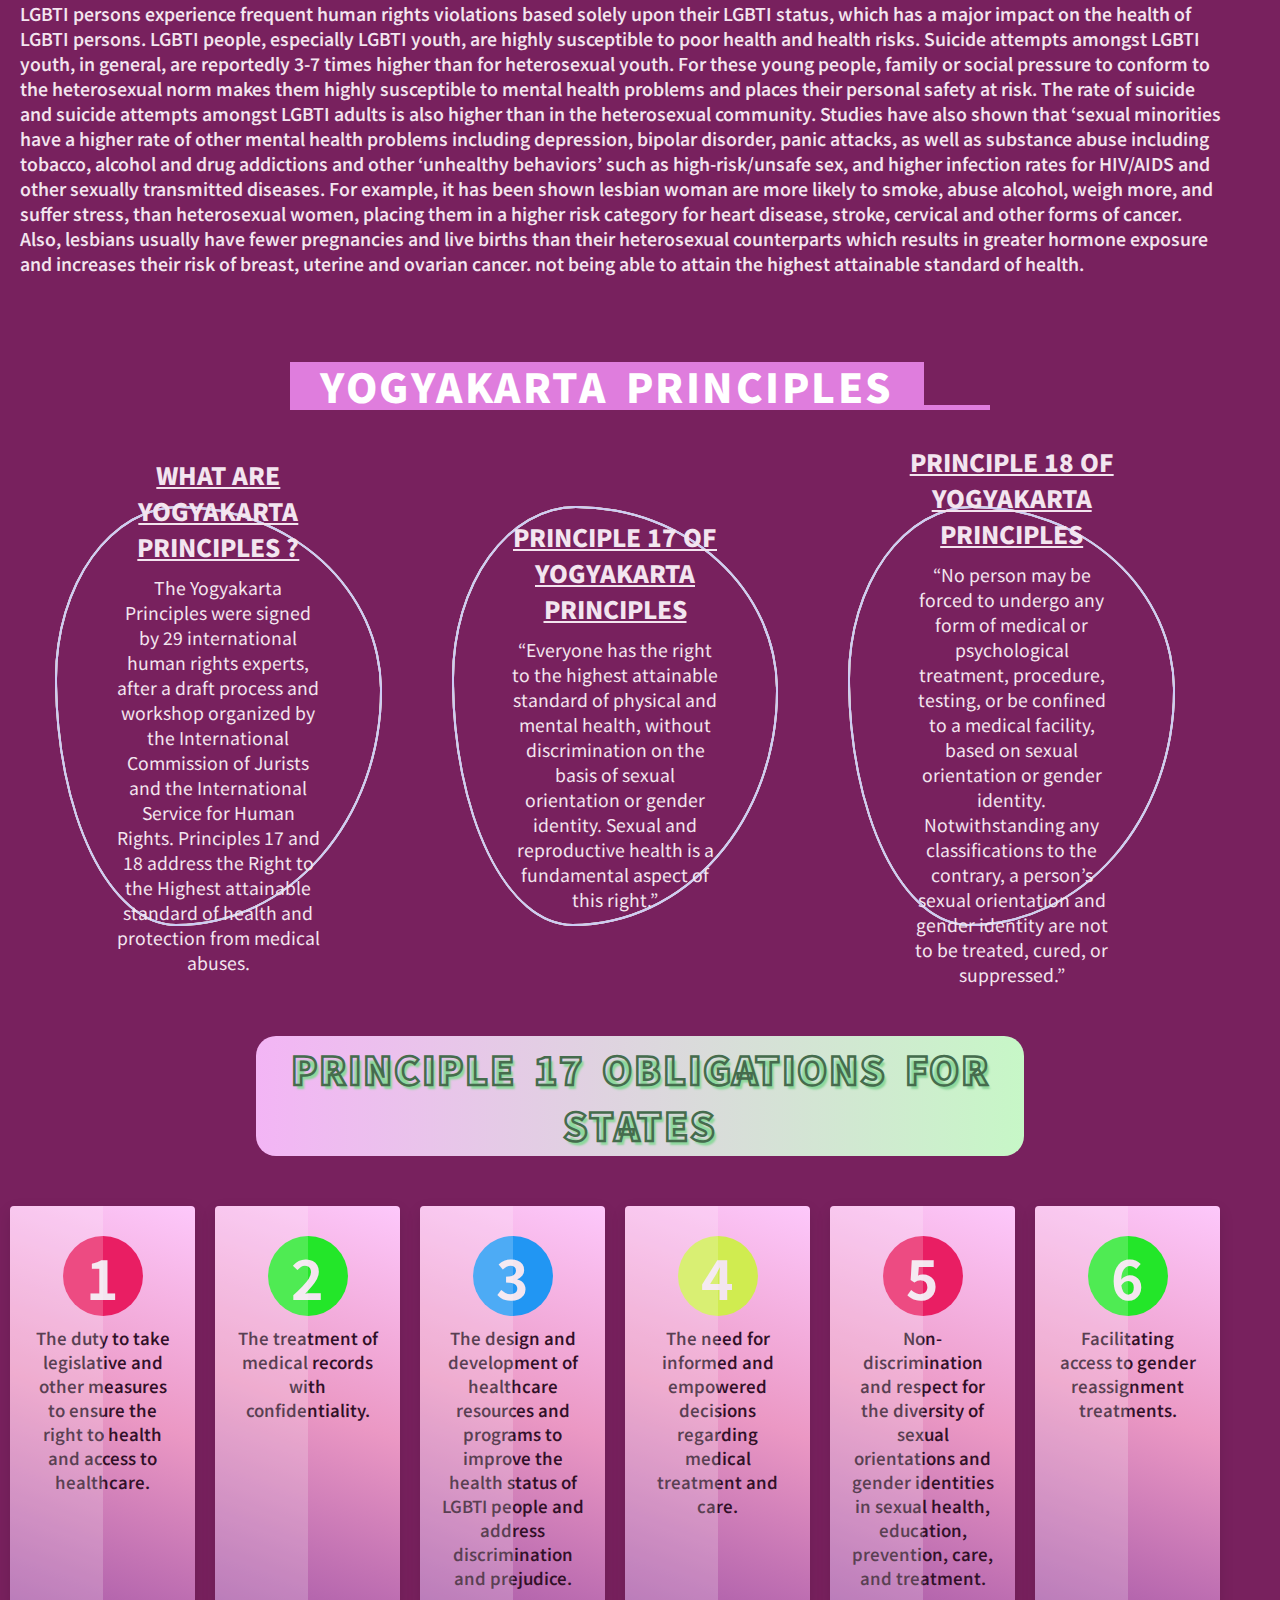
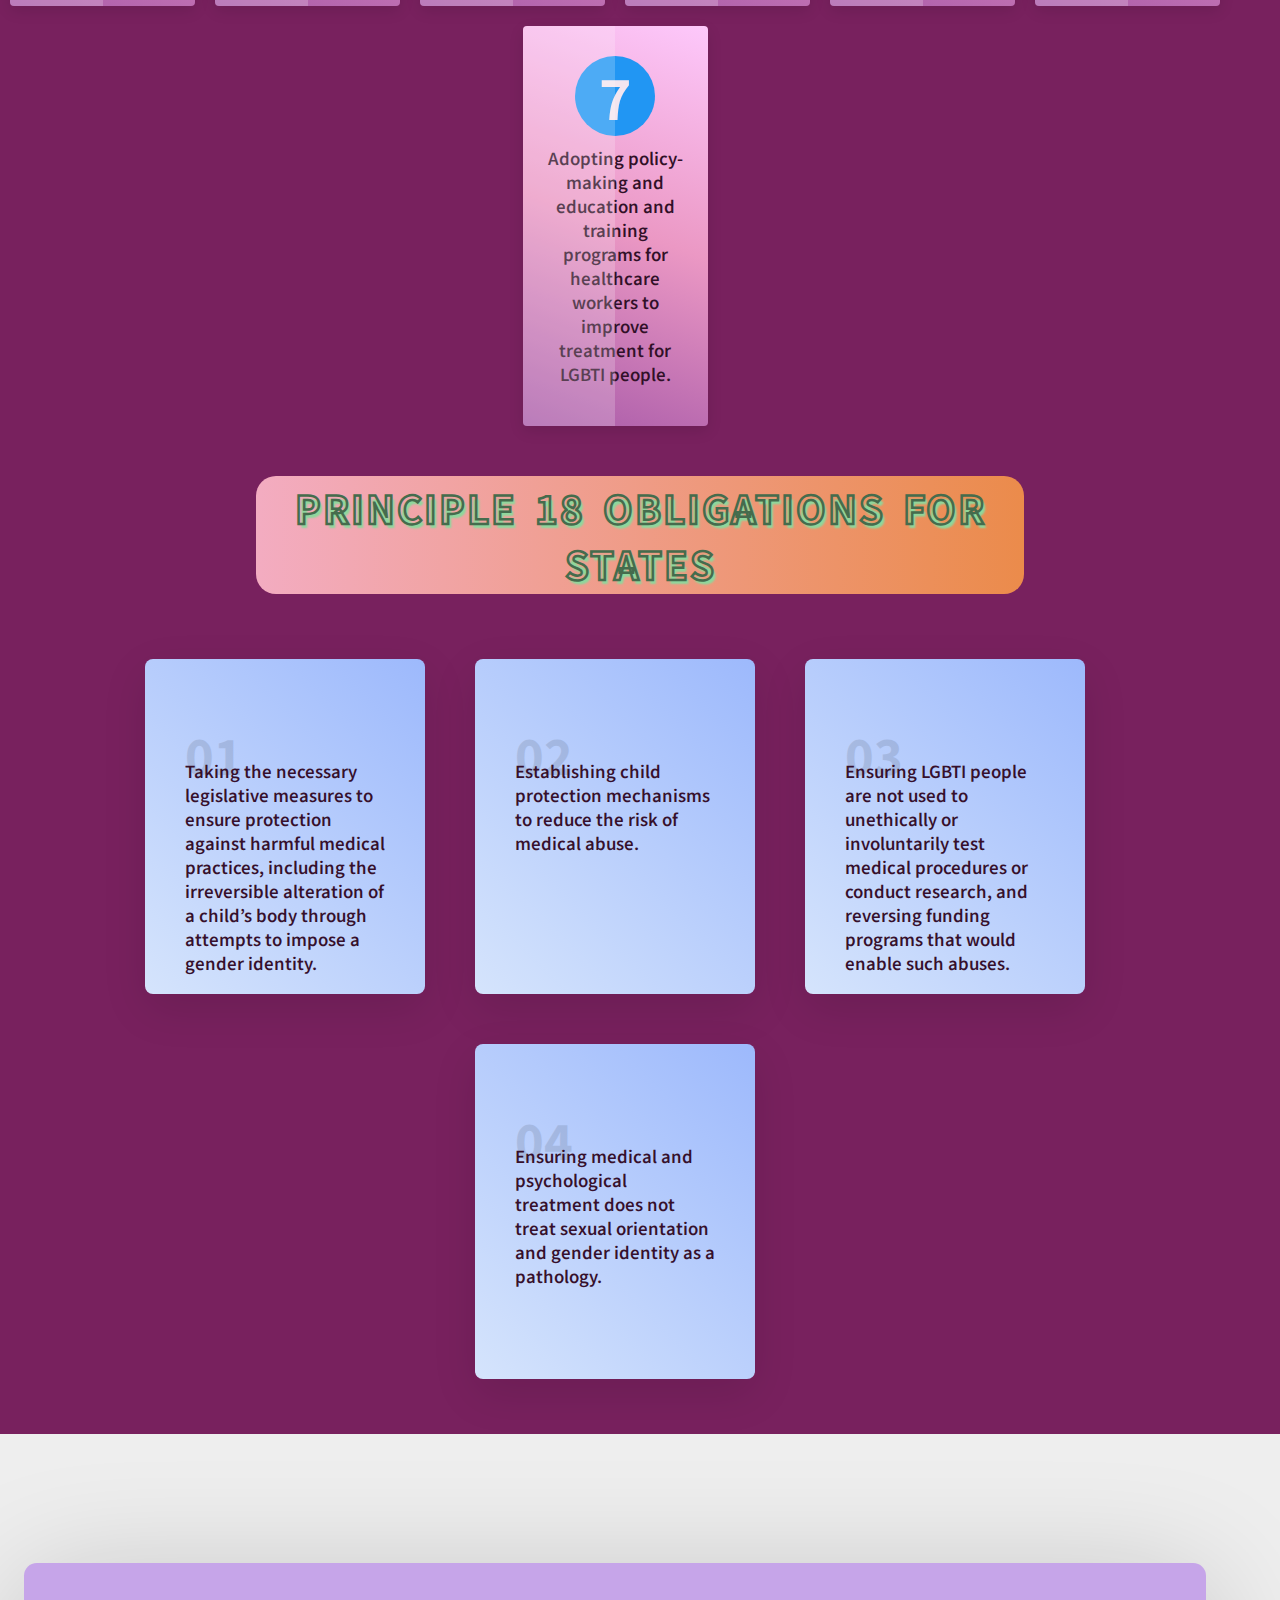
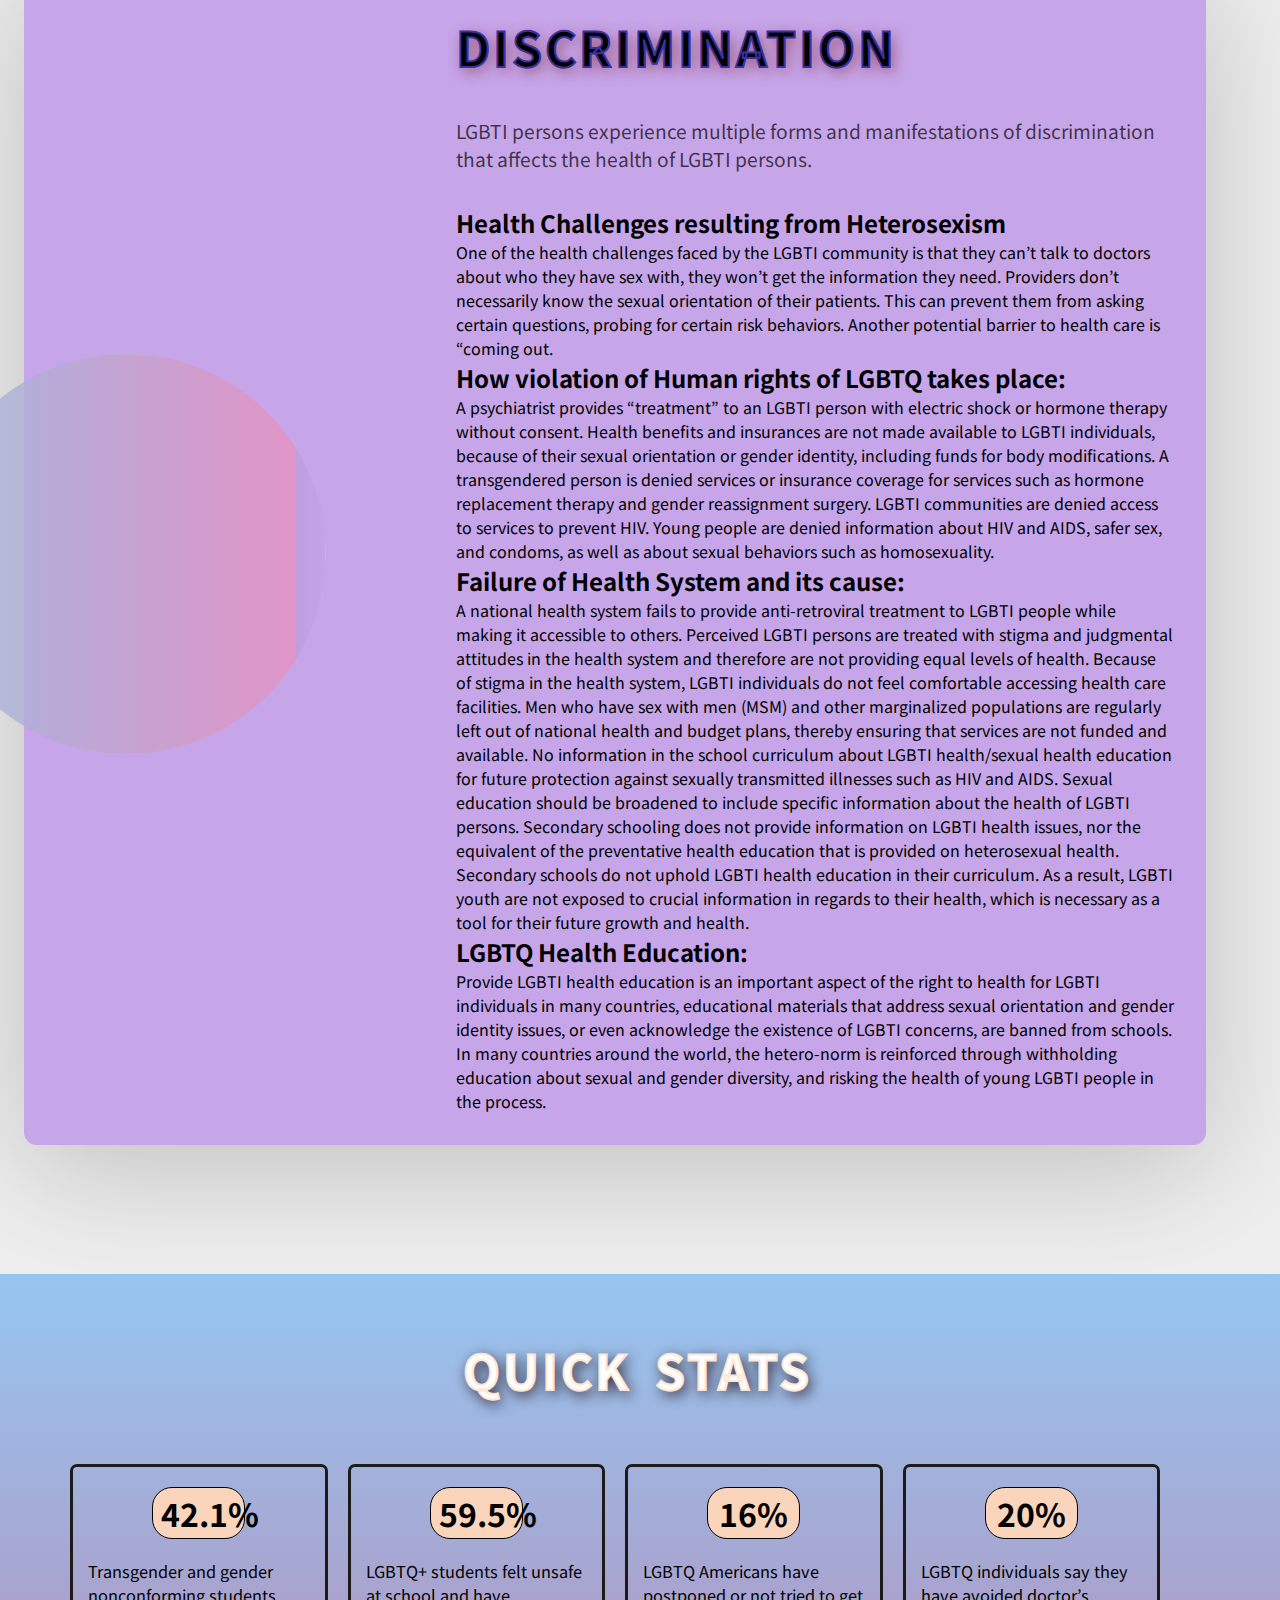
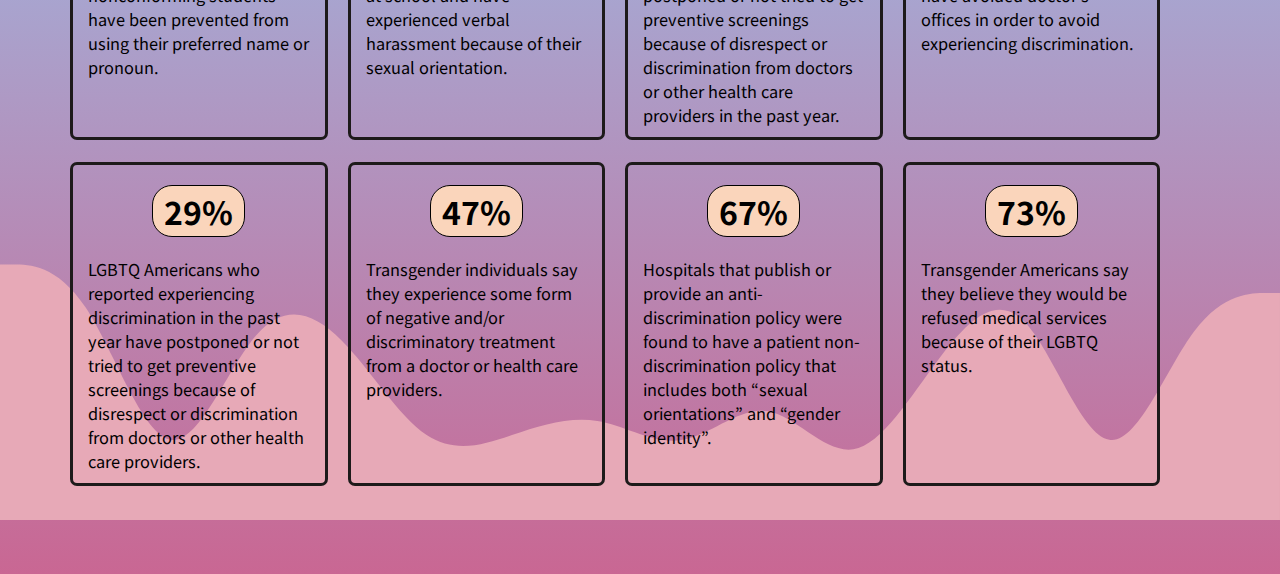
==== commit af696d89: "Editing" ====
--- a/home_page.html
+++ b/home_page.html
@@ -20,8 +20,8 @@
         <div class="content">
             <h2><span>RIGHT</span> to the Highest Attainable<br>Standard of Health</h2>
             <p>"International Human Rights Law affirms that all person, regardless of sexual orientation or gender
-                identity ,
-                are entitled to the full enjoyment of all human rights,[and] that the application of existing human
+                identity,
+                are entitled to the full enjoyment of all human rights, that the application of existing human
                 rights
                 entitlements should take account of the specific situations and experiences of people of diverse sexual
                 orientations
@@ -59,15 +59,12 @@
             <div class="textbox">
                 <div class="para1">
                     Every human being has the Right to Health but there are people who are deprived of this Right. LGBTQ community is one of them.
-                    Around the world and in all societies, LGBTI persons face discrimination and marginalization which puts them at risk of not being able to attain the highest attainable standard of health.
-                </div>
-                <div class="para2">
+                    Around the world and in all societies, LGBTI persons face discrimination and marginalization which puts them at risk of not being able to attain the highest attainable standard of heal
                     Most societies are structured around two binary genders, male and female, and only one ‘normal’ sexual orientation, heterosexual. Medical practitioners, health care workers, policy-makers, and educators often fail to talk about, or even consider, those who fall outside of this norm. LGBTI persons are those who are not heterosexual (sexual orientation) or those whose identity is not gender-conforming by societal norms. When the issues of sexual orientation or gender identity are considered, often little or no thought is given to how the right to health of these individuals could be better protected. This invisibility, and associated isolation and marginalization, can have tragic consequences for the health and wellbeing of many members of LGBTI communities. They have been subjected to direct violations. Lesbians, gays, bisexuals, transgender, and intersex persons have been attacked, arrested, tortured, killed, sentenced to death, committed to medical or psychiatric institutions, and treated with ‘aversion therapy’ including electroshock therapy or forced rape. Intersex individuals, especially those with visibly atypical anatomy, have been subjected to surgery against their will. LGBTI persons are also indirectly victimized through failures to recognize and consider this diverse group as healthcare recipients with specific needs resulting in a denial of access to the full enjoyment of their right to the highest attainable standard of health. 
-                </div>
-            </div>
+                 </div>
         </div>
     </section>
-    <div class="para3">
+    <div class="para2">
         LGBTI persons experience frequent human rights violations based solely upon their LGBTI status, which has a major impact on the health of LGBTI persons. LGBTI people, especially LGBTI youth, are highly susceptible to poor health and health risks. Suicide attempts amongst LGBTI youth, in general, are reportedly 3-7 times higher than for heterosexual youth. For these young people, family or social pressure to conform to the heterosexual norm makes them highly susceptible to mental health problems and places their personal safety at risk. The rate of suicide and suicide attempts amongst LGBTI adults is also higher than in the heterosexual community. Studies have also shown that ‘sexual minorities have a higher rate of other mental health problems including depression, bipolar disorder, panic attacks, as well as substance abuse including tobacco, alcohol and drug addictions and other ‘unhealthy behaviors’ such as high-risk/unsafe sex, and higher infection rates for HIV/AIDS and other sexually transmitted diseases. For example, it has been shown lesbian woman are more likely to smoke, abuse alcohol, weigh more, and suffer stress, than heterosexual women, placing them in a higher risk category for heart disease, stroke, cervical and other forms of cancer. Also, lesbians usually have fewer pregnancies and live births than their heterosexual counterparts which results in greater hormone exposure and increases their risk of breast, uterine and ovarian cancer.
         not
         being able to attain the highest attainable standard of health.
@@ -83,16 +80,12 @@
             <span></span>
             <span></span>
             <div class="yogya_def">
-                <h2>WHAT are YogyaKarta Principles?</h2>
+                <h2>What are YogyaKarta Principles ?</h2>
                 <p>
                     The Yogyakarta Principles were signed by 29 international human rights experts, after a draft
-                    process
-                    and
-                    workshop organized by the International Commission of Jurists and the International Service for
-                    Human
-                    Rights. Principles 17 and 18 address the Right to the Highest attainable standard of health and
-                    protection
-                    from medical abuses.
+                    process and workshop organized by the International Commission of Jurists and the International Service for
+                    Human Rights. Principles 17 and 18 address the Right to the Highest attainable standard of health and
+                    protection from medical abuses.
                 </p>
             </div>
         </div>
@@ -105,9 +98,7 @@
                 <p>
                     “Everyone has the right to the highest attainable standard of physical and mental health, without
                     discrimination on the basis of sexual orientation or gender identity. Sexual and reproductive health
-                    is
-                    a
-                    fundamental aspect of this right.”
+                    is a fundamental aspect of this right.”
                 </p>
             </div>
         </div>
@@ -119,18 +110,15 @@
                 <h2>PRINCIPLE 18 of Yogyakarta Principles</h2>
                 <p>
                     “No person may be forced to undergo any form of medical or psychological treatment, procedure,
-                    testing,
-                    or
-                    be confined to a medical facility, based on sexual orientation or gender identity. Not withstanding
-                    any
-                    classifications to the contrary, a person’s sexual orientation and gender identity are not to be
+                    testing, or be confined to a medical facility, based on sexual orientation or gender identity. Notwithstanding
+                    any classifications to the contrary, a person’s sexual orientation and gender identity are not to be
                     treated, cured, or suppressed.”
                 </p>
             </div>
         </div>
     </div>
     <div class="principle17_box">
-        <h1>Principle 18 obligations for States</h1>
+        <h1>Principle 17 obligations for States</h1>
         <div class="principle17">
             <div class="box_17">
                 <div class="icon">
@@ -239,14 +227,17 @@
             </div>
             <div class="challengesinfo">
                 <h1 class="challenges_title">
-                    HEALTH CHALLENGES
+                    Discrimination
                 </h1>
                 <p class="challenges_text">
-                    They can’t talk to your doctor about who you have sex with, you won’t get the information you need.
-                    Providers don’t necessarily know the sexual orientation of their patients. This can prevent them
-                    from asking certain questions, probing for certain risk behaviors, or looking for indications of a
-                    particular illness – which does a disservice to their patients.
-                    There’s another potential barrier to health care … regarding “coming out.
+                    LGBTI persons experience multiple forms and manifestations of discrimination that affects the health of LGBTI persons.
+                    <h2>Health Challenges resulting from Heterosexism</h2>
+                    One of the health challenges faced by the LGBTI community is that they can’t talk to 
+                    doctors about who they have sex with, they won’t get the information they need. 
+                    Providers don’t necessarily know the sexual orientation of their patients. 
+                    This can prevent them from asking certain questions, probing for certain risk behaviors. 
+                    Another potential barrier to health care is “coming out.
+
                 <div>
                     <h2>How violation of Human rights of LGBTQ takes place:</h2>
                     A psychiatrist provides “treatment” to an LGBTI person with electric shock or hormone therapy
@@ -271,11 +262,7 @@
                     does not provide information on LGBTI health issues, nor the equivalent of the preventative health
                     education that is provided on heterosexual health. Secondary schools do not uphold LGBTI health
                     education in their curriculum. As a result, LGBTI youth are not exposed to crucial information in
-                    regards to their health, which is necessary as a tool for their future growth and health. The
-                    failure to protect health rights for LGBTI people is as much a failure of human rights practitioners
-                    and the human rights system, as it is a failure of health practitioners and health systems because
-                    Even as human rights law has developed, it has continued to marginalize LGBTI people and it has
-                    failed to adequately integrate the rights of LGBTI people.
+                    regards to their health, which is necessary as a tool for their future growth and health. 
                 </div>
                 <div>
                     <h2>LGBTQ Health Education:</h2>
--- a/home_page.css
+++ b/home_page.css
@@ -217,10 +217,7 @@
     max-width: 800px;
     margin-bottom: 25px;
 }
-.textbox .para2{
-    max-width: 800px;
-}
-.para3{
+.para2{
     font-size: 1.1rem;
     margin: 0 55px 0 20px; 
     max-width: 1400px;
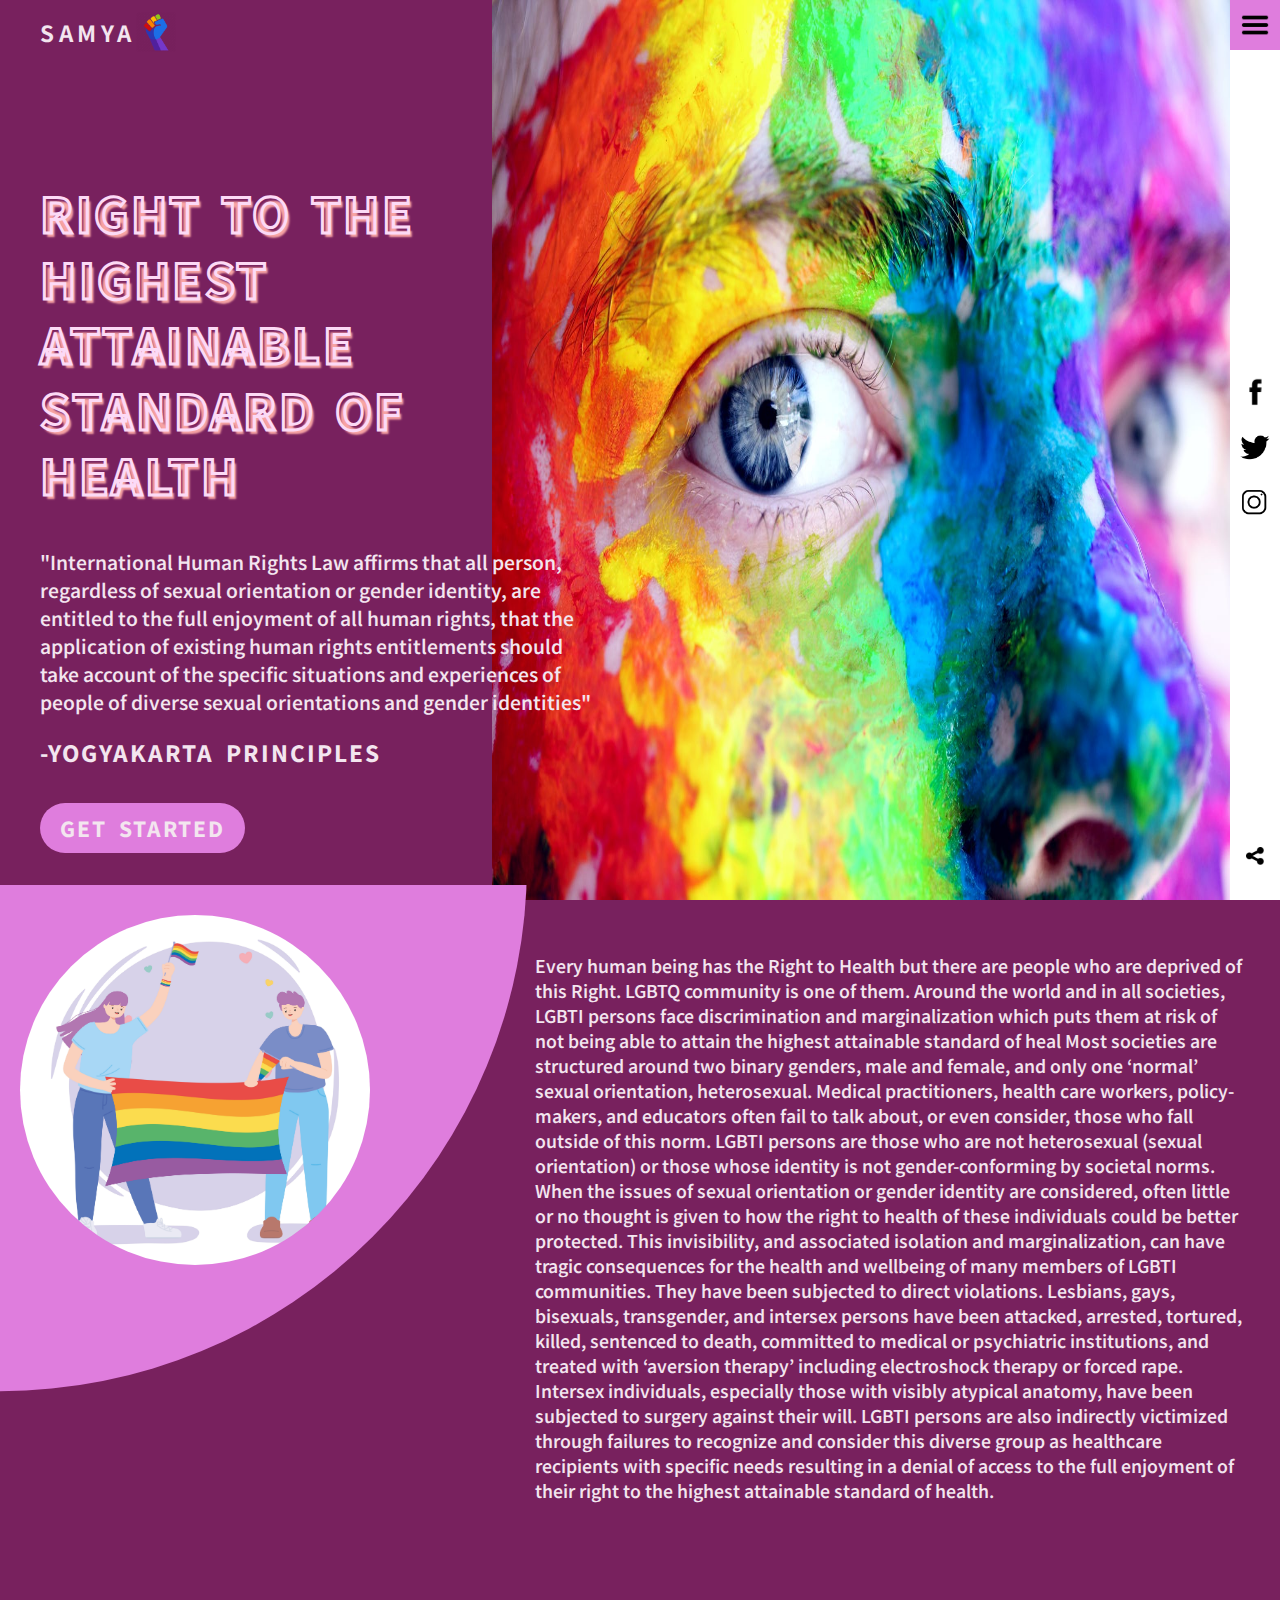
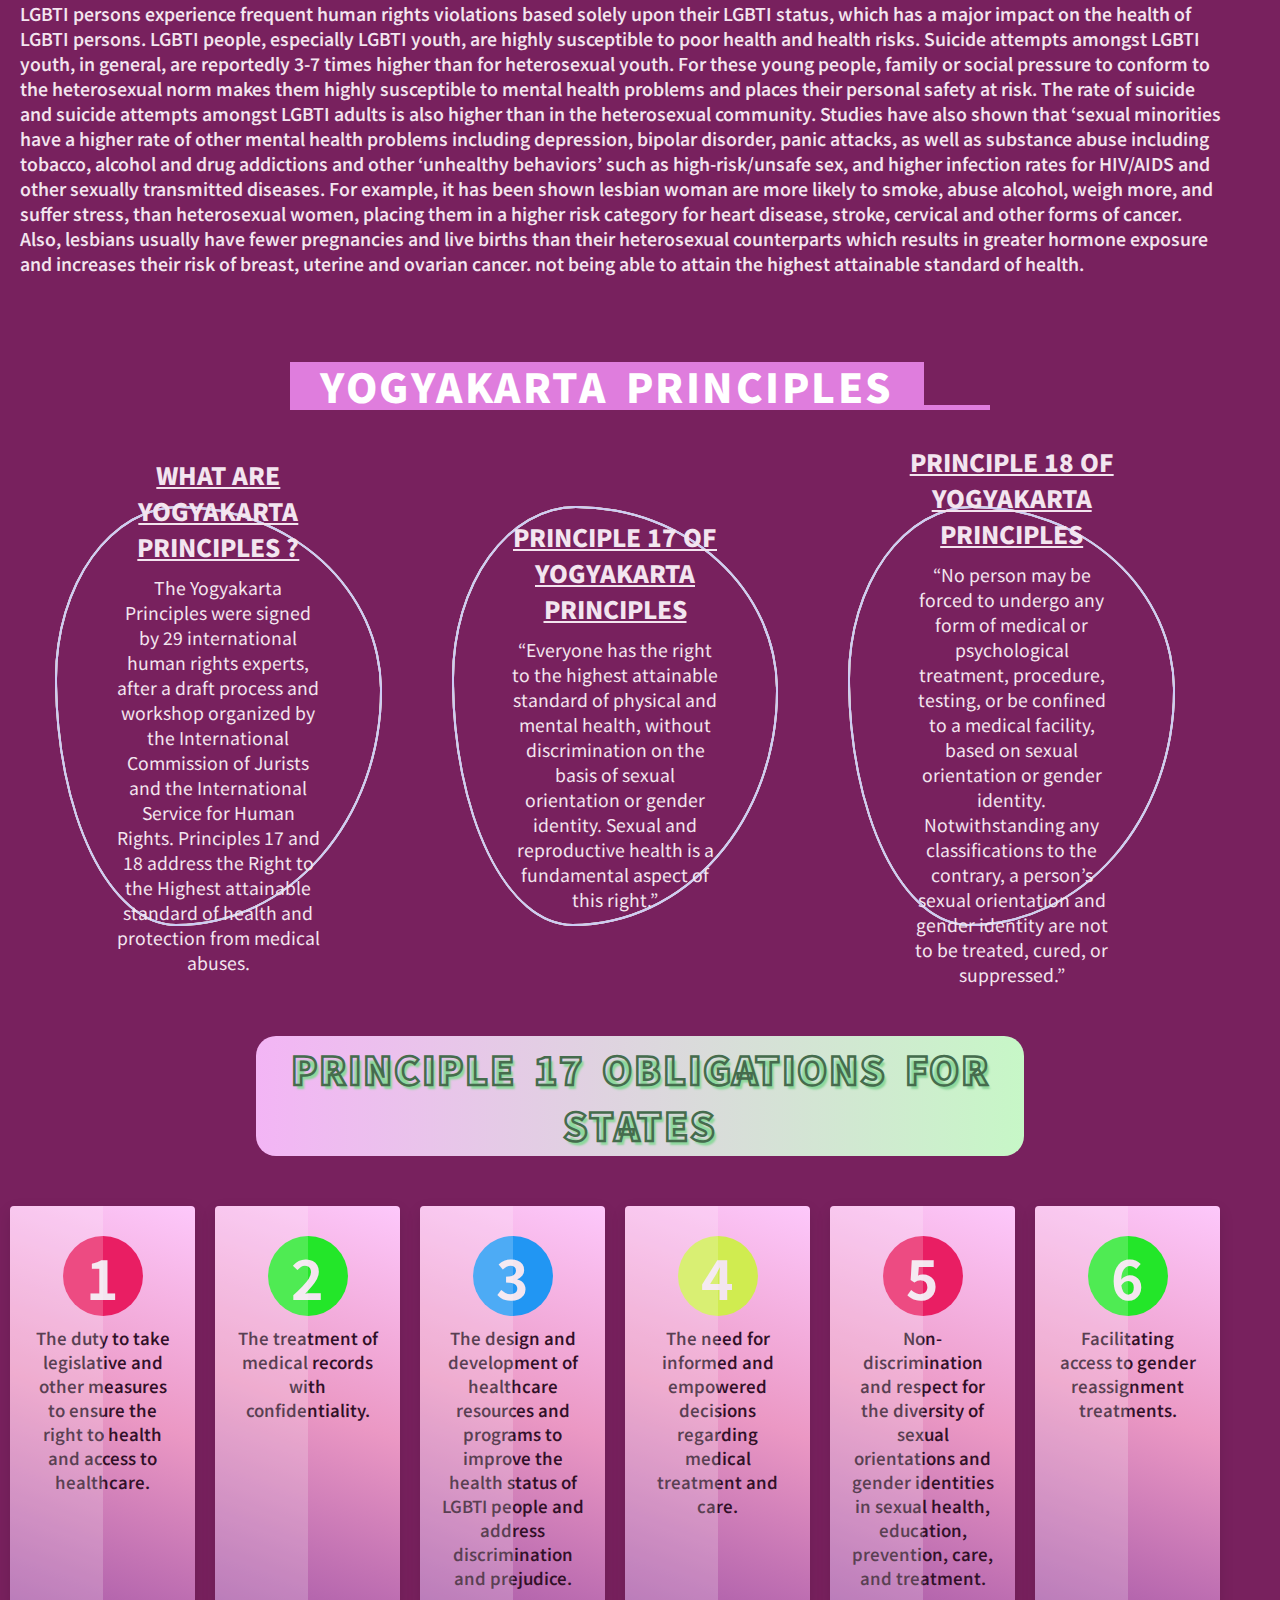
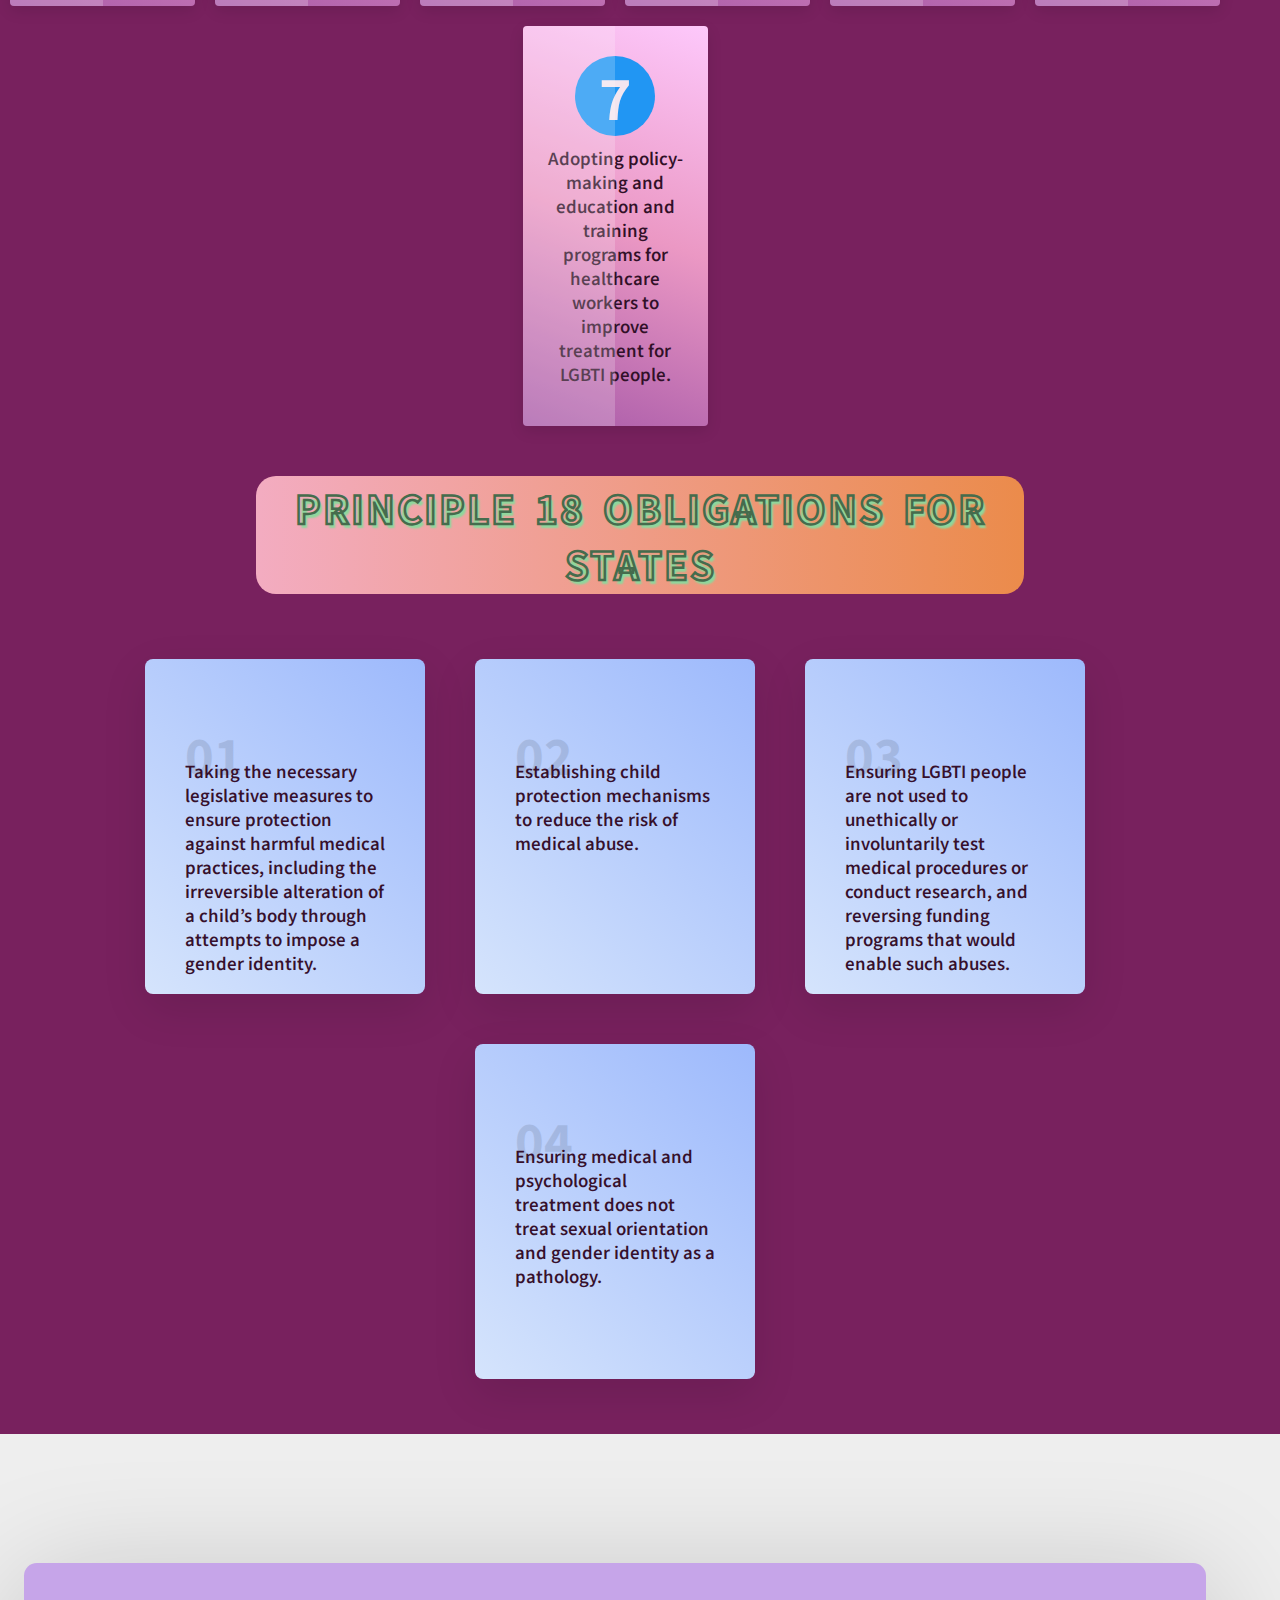
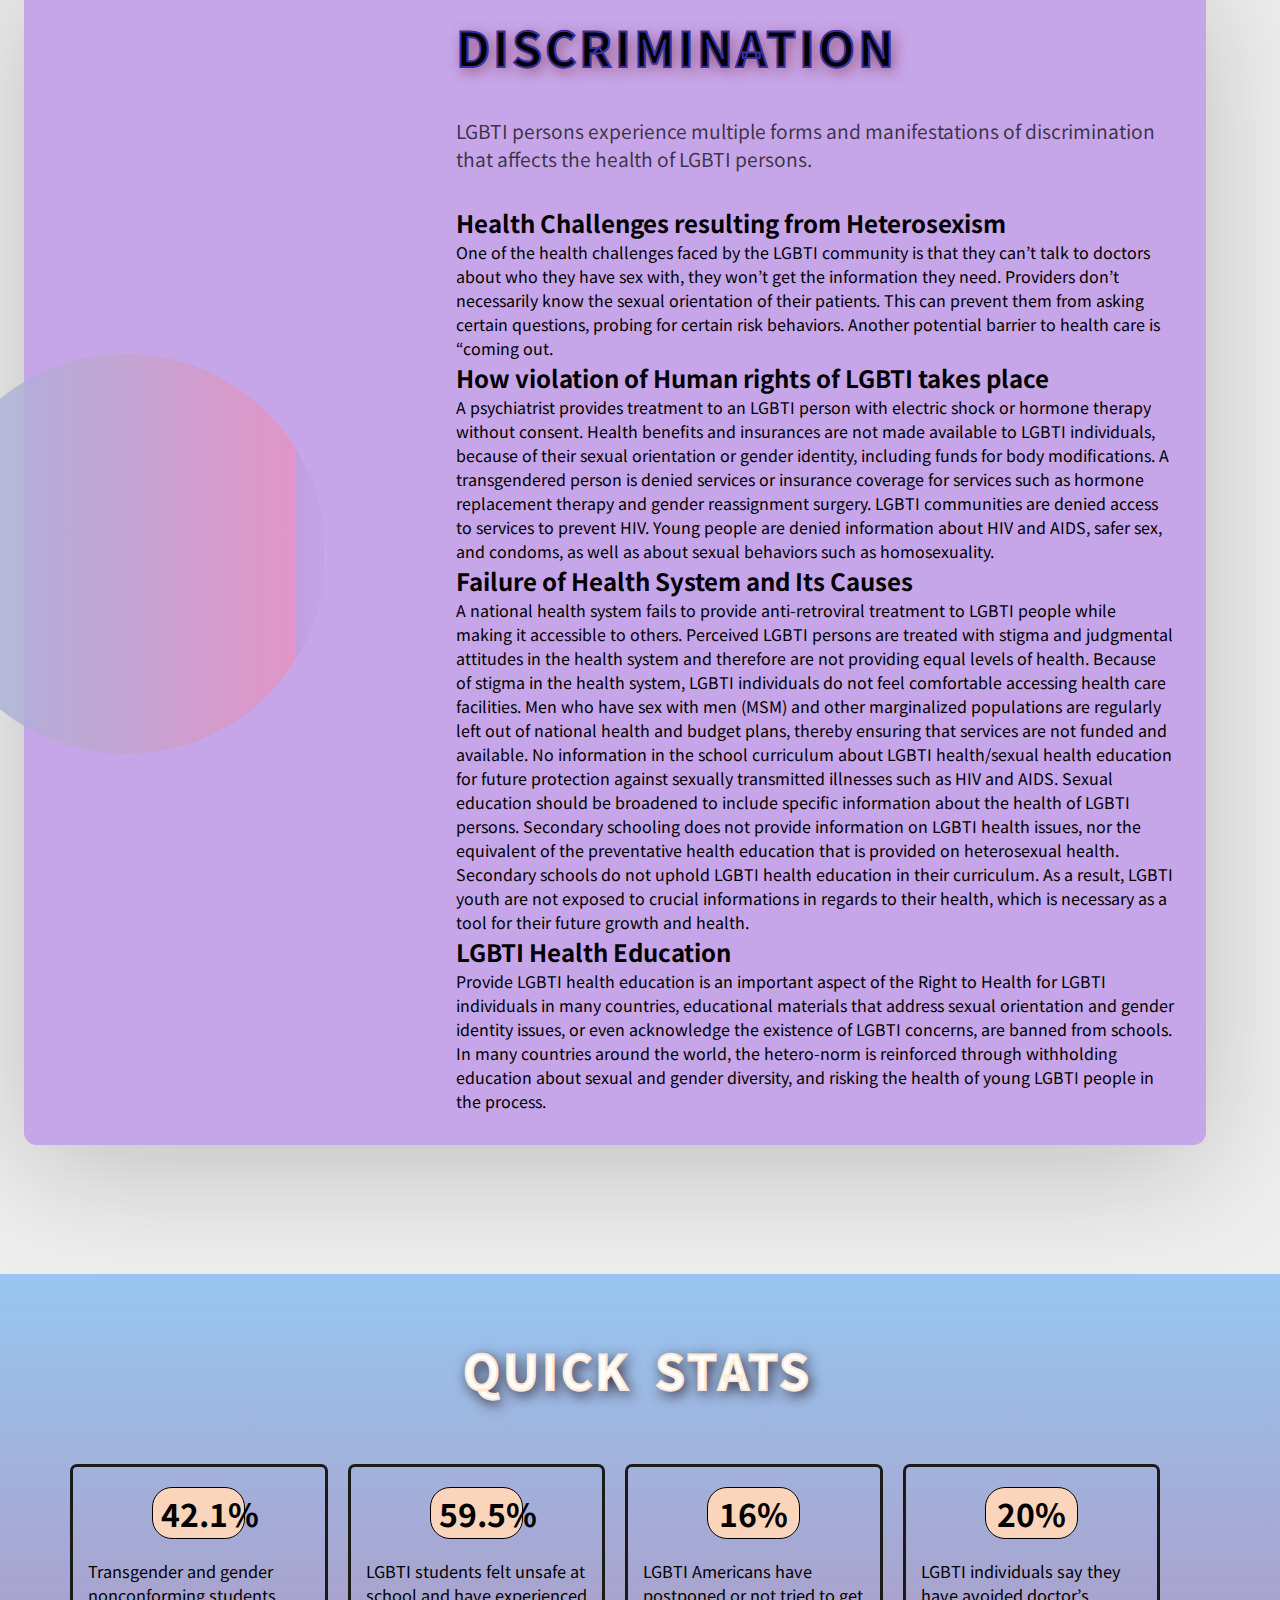
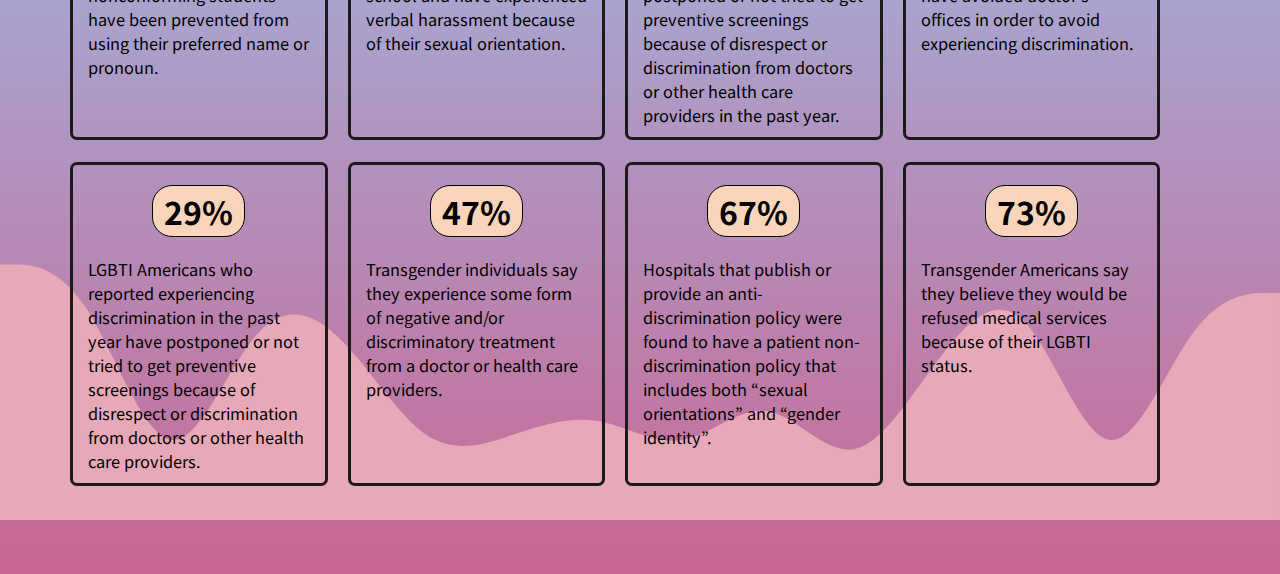
==== commit e17c7319: "Editing" ====
--- a/home_page.html
+++ b/home_page.html
@@ -143,8 +143,7 @@
                 </div>
                 <div class="cont17">
                     <p>The design and development of healthcare resources and programs to improve the health status of
-                        LGBTI
-                        people and address discrimination and prejudice.</p>
+                        LGBTI people and address discrimination and prejudice.</p>
                 </div>
             </div>
             <div class="box_17">
@@ -192,8 +191,7 @@
                 <p>
                     Taking the necessary legislative measures to ensure protection against harmful medical
                     practices, including the irreversible alteration of a child’s body through attempts to impose a
-                    gender
-                    identity.
+                    gender identity.
                 </p>
             </div>
             <div class="box_18">
@@ -206,16 +204,14 @@
                 <h2>03</h2>
                 <p>
                     Ensuring LGBTI people are not used to unethically or involuntarily test medical procedures or
-                    conduct
-                    research, and reversing funding programs that would enable such abuses.
+                    conduct research, and reversing funding programs that would enable such abuses.
                 </p>
             </div>
             <div class="box_18">
                 <h2>04</h2>
                 <p>
                     Ensuring medical and psychological treatment does not treat sexual orientation and gender identity
-                    as a
-                    pathology.
+                    as a pathology.
                 </p>
             </div>
         </div>
@@ -239,8 +235,8 @@
                     Another potential barrier to health care is “coming out.
 
                 <div>
-                    <h2>How violation of Human rights of LGBTQ takes place:</h2>
-                    A psychiatrist provides “treatment” to an LGBTI person with electric shock or hormone therapy
+                    <h2>How violation of Human rights of LGBTI takes place</h2>
+                    A psychiatrist provides treatment to an LGBTI person with electric shock or hormone therapy
                     without consent. Health benefits and insurances are not made available to LGBTI individuals, because
                     of their sexual orientation or gender identity, including funds for body modifications. A
                     transgendered person is denied services or insurance coverage for services such as hormone
@@ -249,7 +245,7 @@
                     well as about sexual behaviors such as homosexuality.
                 </div>
                 <div>
-                    <h2>Failure of Health System and its cause:</h2>
+                    <h2>Failure of Health System and Its Causes</h2>
                     A national health system fails to provide anti-retroviral treatment to LGBTI people while making it
                     accessible to others. Perceived LGBTI persons are treated with stigma and judgmental attitudes in
                     the health system and therefore are not providing equal levels of health. Because of stigma in the
@@ -261,12 +257,12 @@
                     broadened to include specific information about the health of LGBTI persons. Secondary schooling
                     does not provide information on LGBTI health issues, nor the equivalent of the preventative health
                     education that is provided on heterosexual health. Secondary schools do not uphold LGBTI health
-                    education in their curriculum. As a result, LGBTI youth are not exposed to crucial information in
+                    education in their curriculum. As a result, LGBTI youth are not exposed to crucial informations in
                     regards to their health, which is necessary as a tool for their future growth and health. 
                 </div>
                 <div>
-                    <h2>LGBTQ Health Education:</h2>
-                    Provide LGBTI health education is an important aspect of the right to health for LGBTI individuals
+                    <h2>LGBTI Health Education</h2>
+                    Provide LGBTI health education is an important aspect of the Right to Health for LGBTI individuals
                     in many countries, educational materials that address sexual orientation and gender identity issues,
                     or even acknowledge the existence of LGBTI concerns, are banned from schools. In many countries
                     around the world, the hetero-norm is reinforced through withholding education about sexual and
@@ -288,23 +284,23 @@
                 </div>
                 <div class="stat1">
                     <h2 class="number">59.5%</h2>
-                    <p>LGBTQ+ students felt unsafe at school and have experienced verbal harassment because of their
+                    <p>LGBTI students felt unsafe at school and have experienced verbal harassment because of their
                         sexual orientation.</p>
                 </div>
                 <div class="stat1">
                     <h2 class="number">16%</h2>
-                    <p>LGBTQ Americans have postponed or not tried to get preventive screenings because of disrespect or
+                    <p>LGBTI Americans have postponed or not tried to get preventive screenings because of disrespect or
                         discrimination from doctors or other health care providers in the past year.</p>
                 </div>
                 <div class="stat1">
                     <h2 class="number">20%</h2>
-                    <p> LGBTQ individuals say they have avoided doctor’s offices in order to avoid experiencing
+                    <p> LGBTI individuals say they have avoided doctor’s offices in order to avoid experiencing
                         discrimination.
                     </p>
                 </div>
                 <div class="stat1">
                     <h2 class="number">29%</h2>
-                    <p>LGBTQ Americans who reported experiencing discrimination in the past year have postponed or not
+                    <p>LGBTI Americans who reported experiencing discrimination in the past year have postponed or not
                         tried to get preventive screenings because of disrespect or discrimination from doctors or other
                         health care providers.</p>
                 </div>
@@ -321,7 +317,7 @@
                 <div class="stat1">
                     <h2 class="number">73%</h2>
                     <p>Transgender Americans say they believe they would be refused medical services because of their
-                        LGBTQ status.
+                        LGBTI status.
                     </p>
                 </div>
             </div>
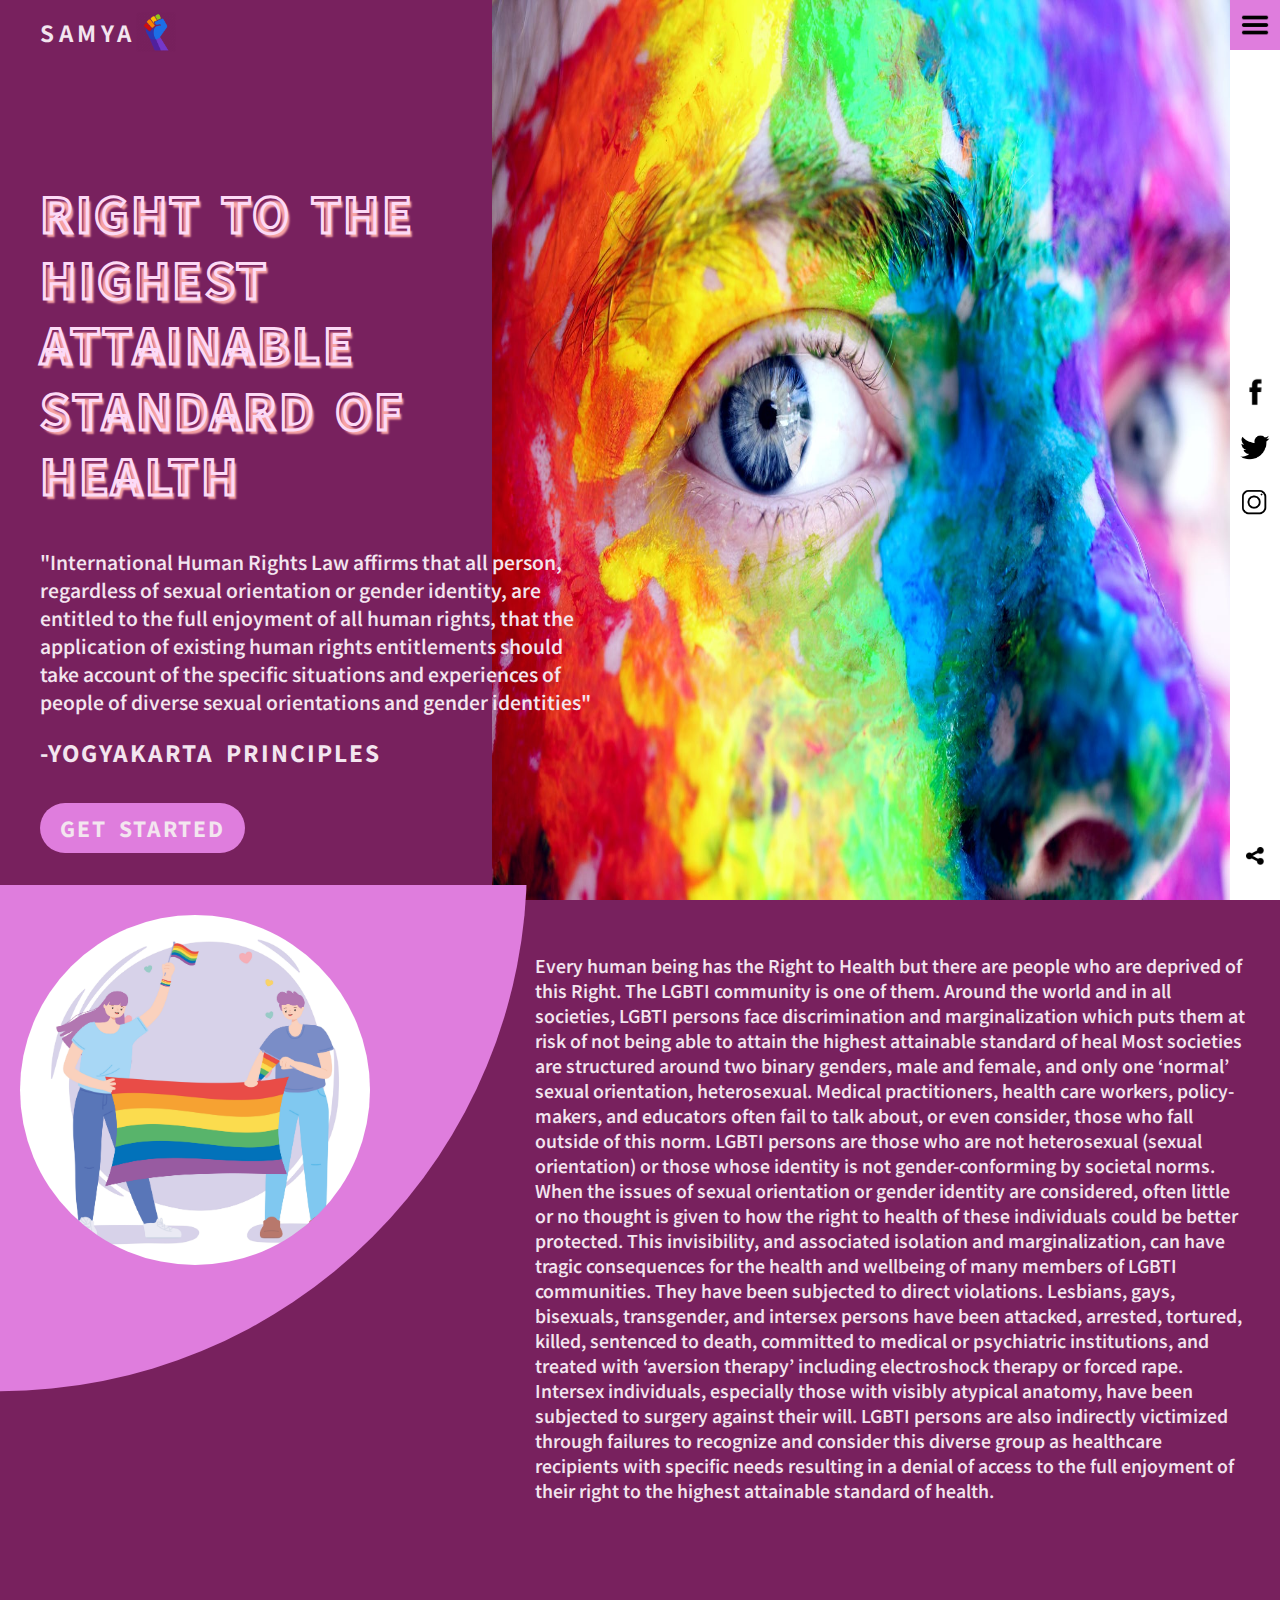
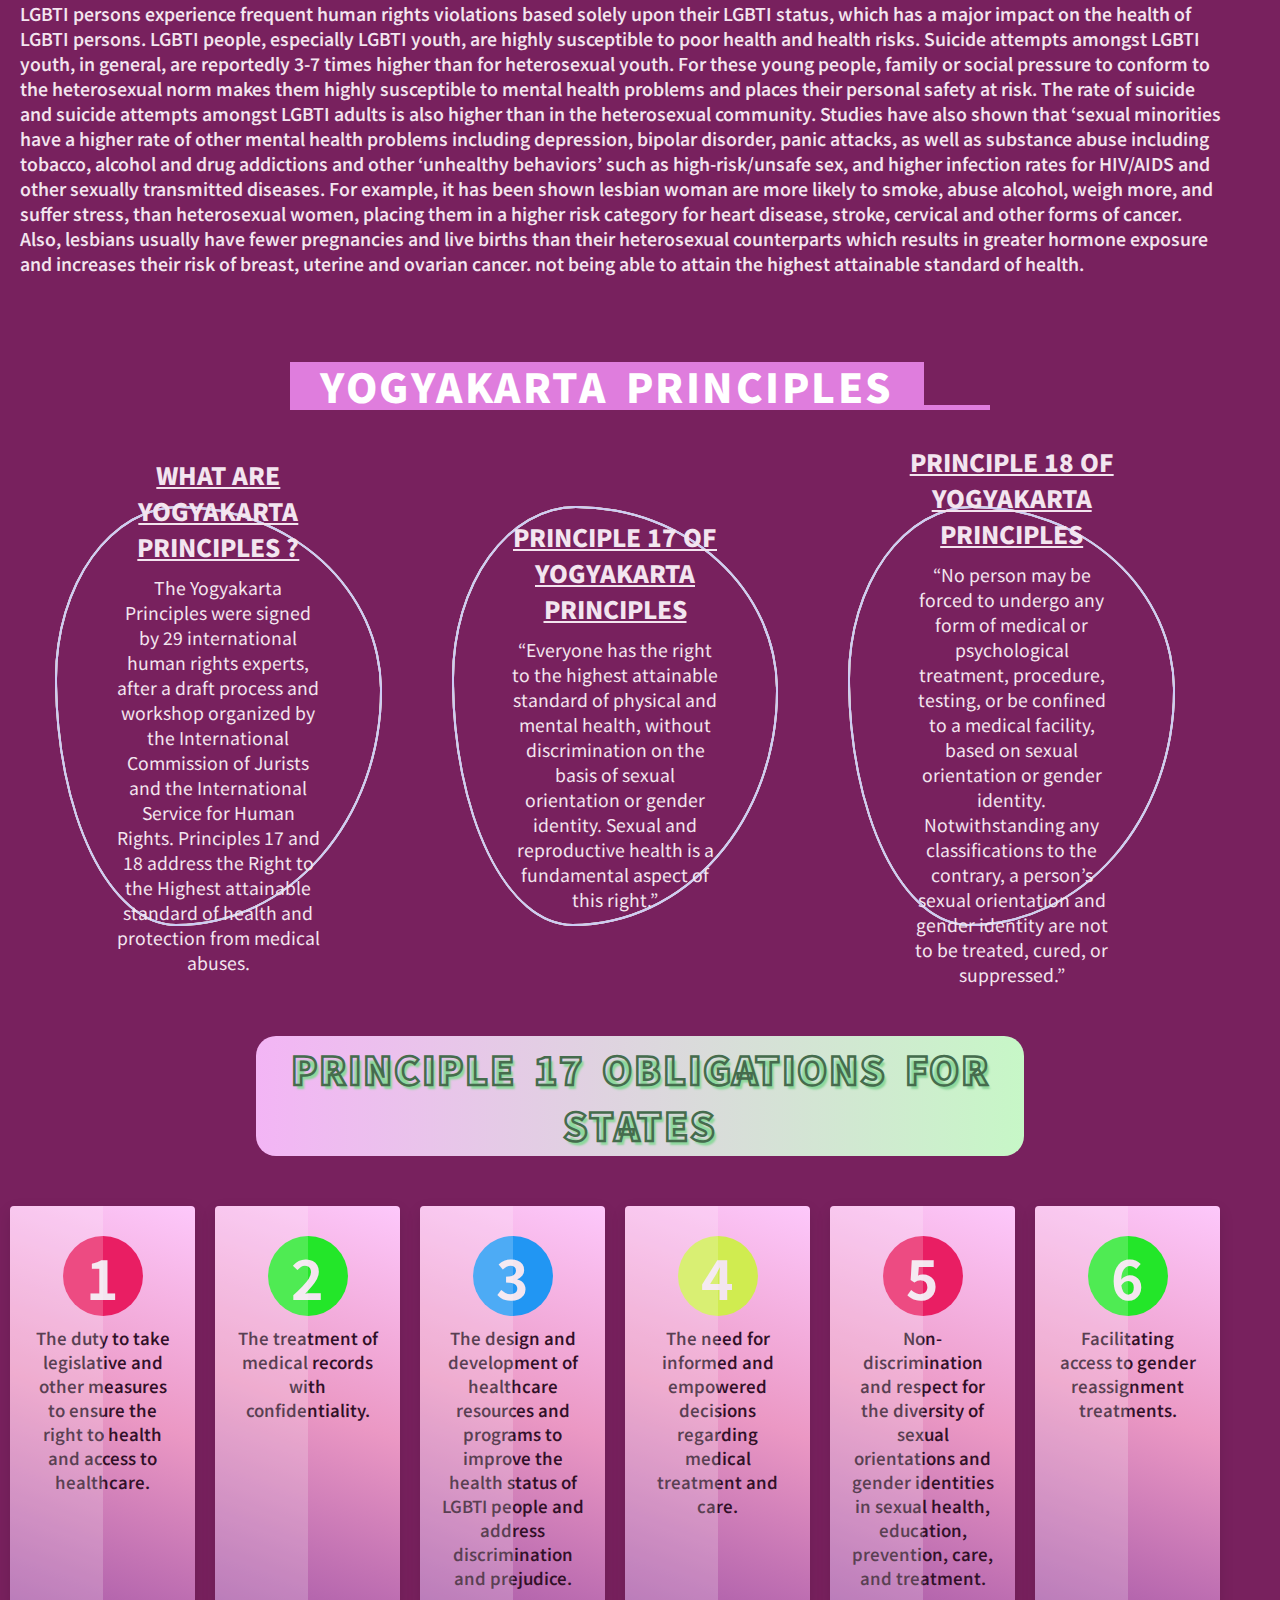
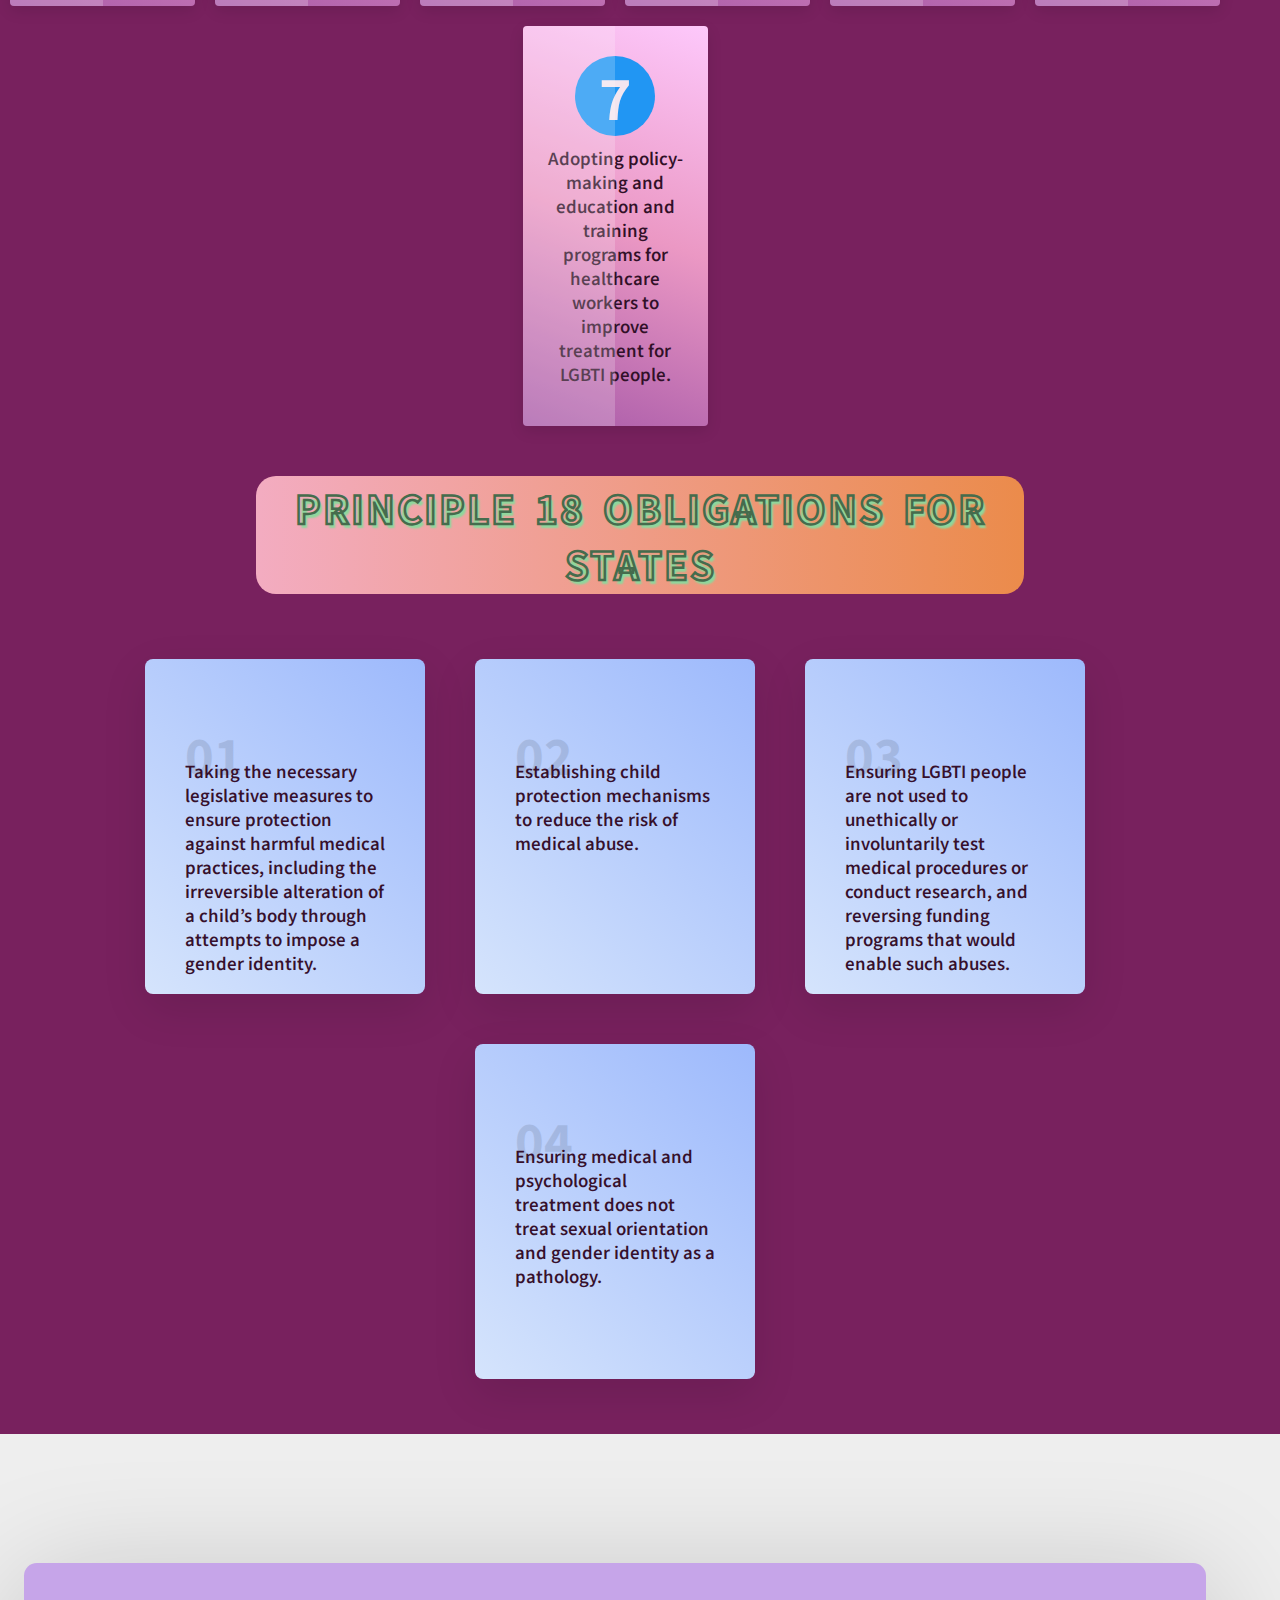
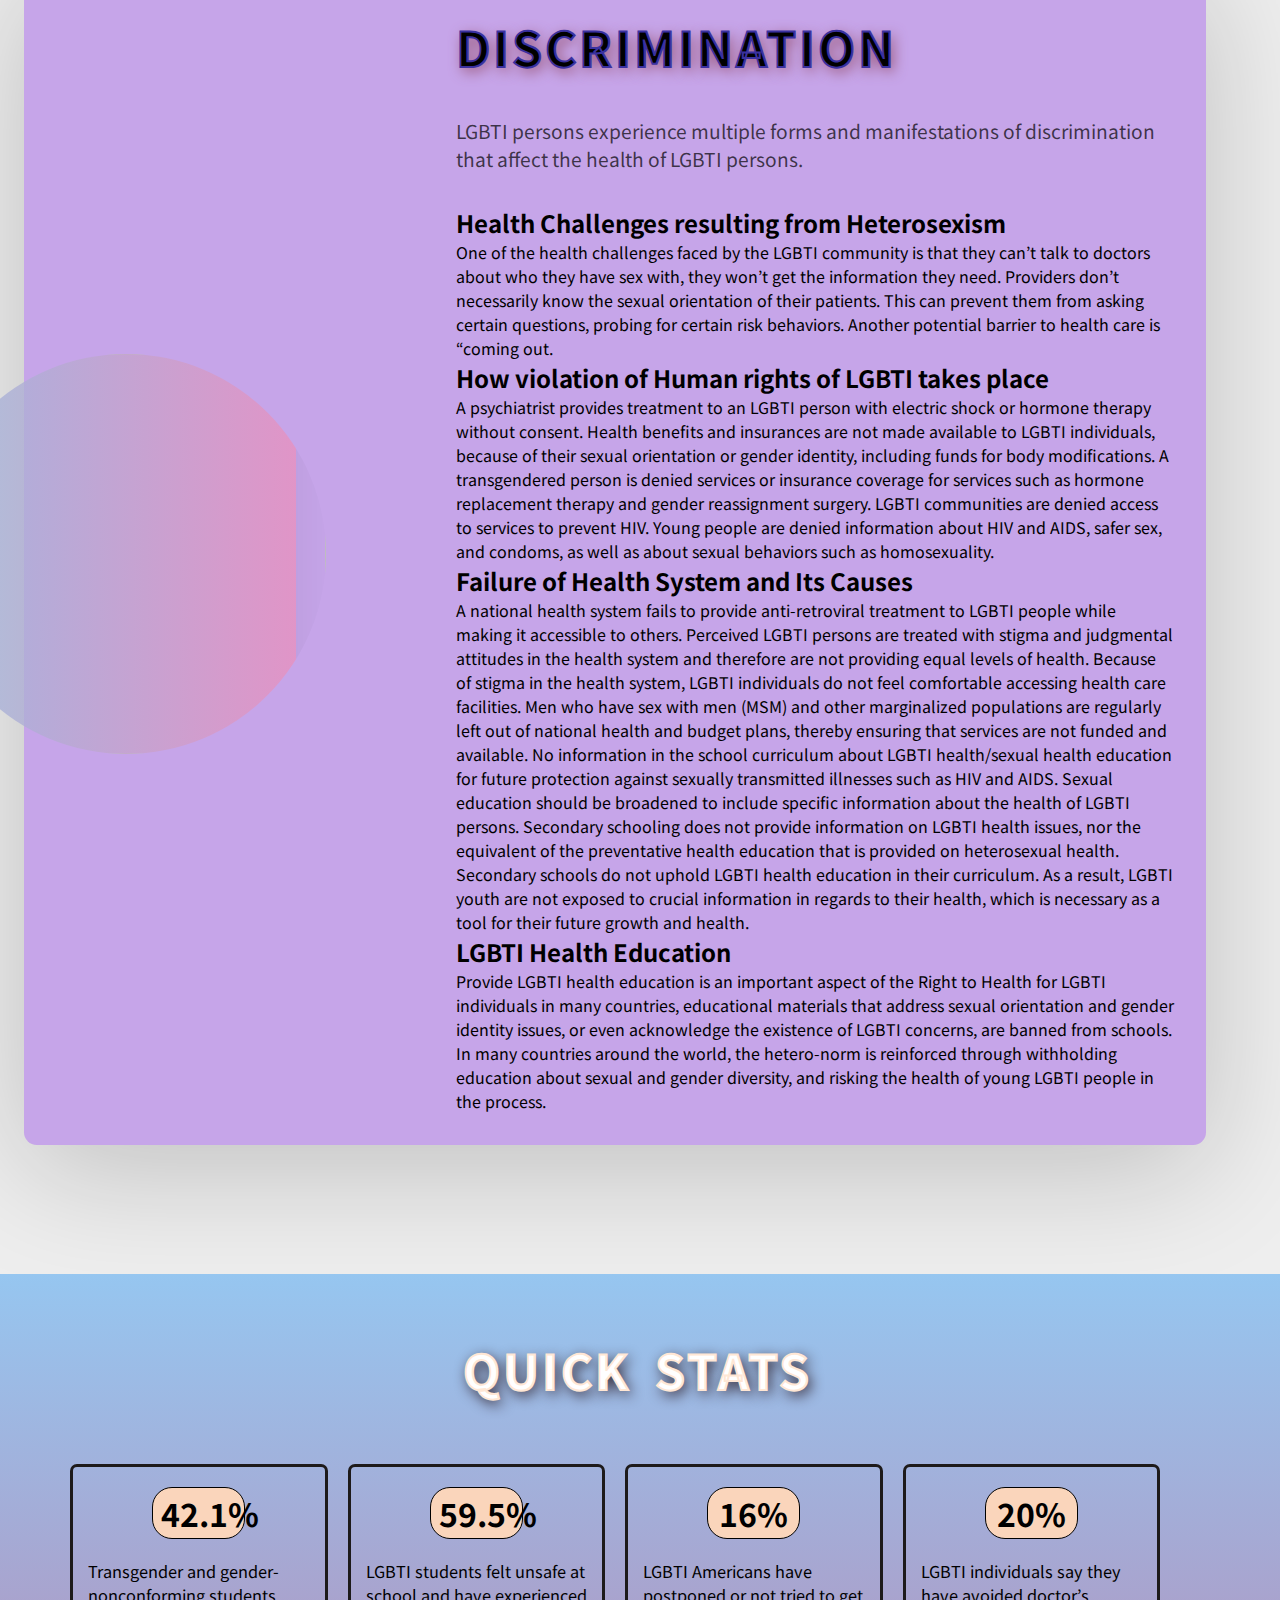
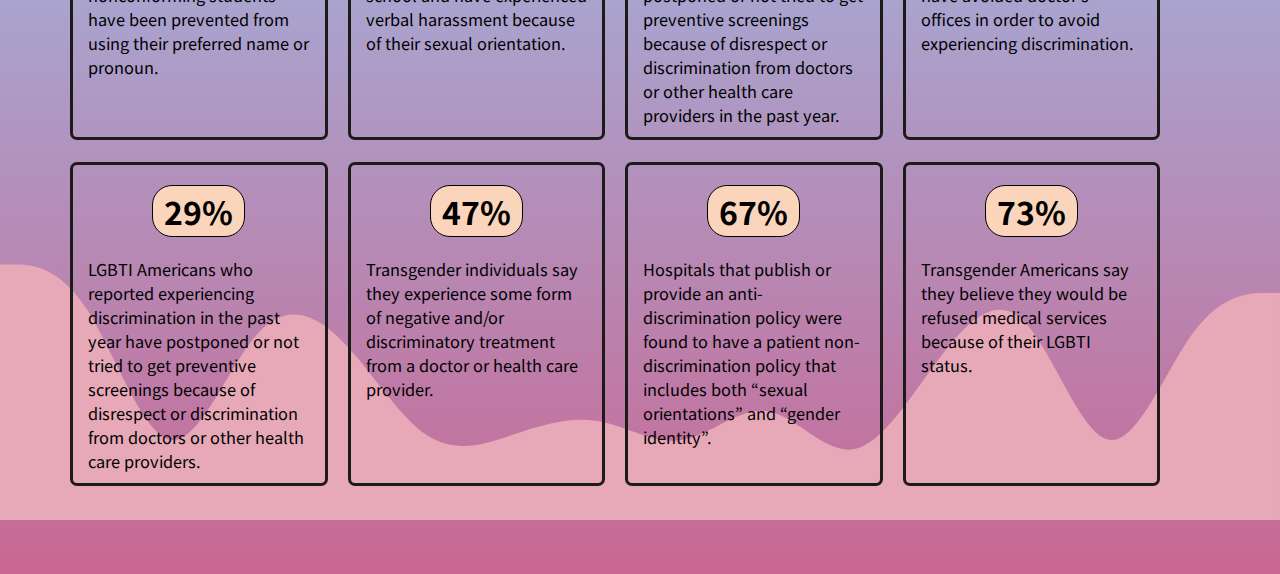
==== commit 687b40b1: "Content Editing" ====
--- a/home_page.html
+++ b/home_page.html
@@ -58,7 +58,7 @@
         <div class="conte">
             <div class="textbox">
                 <div class="para1">
-                    Every human being has the Right to Health but there are people who are deprived of this Right. LGBTQ community is one of them.
+                    Every human being has the Right to Health but there are people who are deprived of this Right. The LGBTI community is one of them.
                     Around the world and in all societies, LGBTI persons face discrimination and marginalization which puts them at risk of not being able to attain the highest attainable standard of heal
                     Most societies are structured around two binary genders, male and female, and only one ‘normal’ sexual orientation, heterosexual. Medical practitioners, health care workers, policy-makers, and educators often fail to talk about, or even consider, those who fall outside of this norm. LGBTI persons are those who are not heterosexual (sexual orientation) or those whose identity is not gender-conforming by societal norms. When the issues of sexual orientation or gender identity are considered, often little or no thought is given to how the right to health of these individuals could be better protected. This invisibility, and associated isolation and marginalization, can have tragic consequences for the health and wellbeing of many members of LGBTI communities. They have been subjected to direct violations. Lesbians, gays, bisexuals, transgender, and intersex persons have been attacked, arrested, tortured, killed, sentenced to death, committed to medical or psychiatric institutions, and treated with ‘aversion therapy’ including electroshock therapy or forced rape. Intersex individuals, especially those with visibly atypical anatomy, have been subjected to surgery against their will. LGBTI persons are also indirectly victimized through failures to recognize and consider this diverse group as healthcare recipients with specific needs resulting in a denial of access to the full enjoyment of their right to the highest attainable standard of health. 
                  </div>
@@ -226,7 +226,7 @@
                     Discrimination
                 </h1>
                 <p class="challenges_text">
-                    LGBTI persons experience multiple forms and manifestations of discrimination that affects the health of LGBTI persons.
+                    LGBTI persons experience multiple forms and manifestations of discrimination that affect the health of LGBTI persons.
                     <h2>Health Challenges resulting from Heterosexism</h2>
                     One of the health challenges faced by the LGBTI community is that they can’t talk to 
                     doctors about who they have sex with, they won’t get the information they need. 
@@ -257,7 +257,7 @@
                     broadened to include specific information about the health of LGBTI persons. Secondary schooling
                     does not provide information on LGBTI health issues, nor the equivalent of the preventative health
                     education that is provided on heterosexual health. Secondary schools do not uphold LGBTI health
-                    education in their curriculum. As a result, LGBTI youth are not exposed to crucial informations in
+                    education in their curriculum. As a result, LGBTI youth are not exposed to crucial information in
                     regards to their health, which is necessary as a tool for their future growth and health. 
                 </div>
                 <div>
@@ -279,7 +279,7 @@
             <div class="stats_content">
                 <div class="stat1">
                     <h2 class="number">42.1%</h2>
-                    <p>Transgender and gender nonconforming students have been prevented from using their preferred name
+                    <p>Transgender and gender-nonconforming students have been prevented from using their preferred name
                         or pronoun.</p>
                 </div>
                 <div class="stat1">
@@ -307,7 +307,7 @@
                 <div class="stat1">
                     <h2 class="number">47%</h2>
                     <p>Transgender individuals say they experience some form of negative and/or discriminatory treatment
-                        from a doctor or health care providers.</p>
+                        from a doctor or health care provider.</p>
                 </div>
                 <div class="stat1">
                     <h2 class="number">67%</h2>
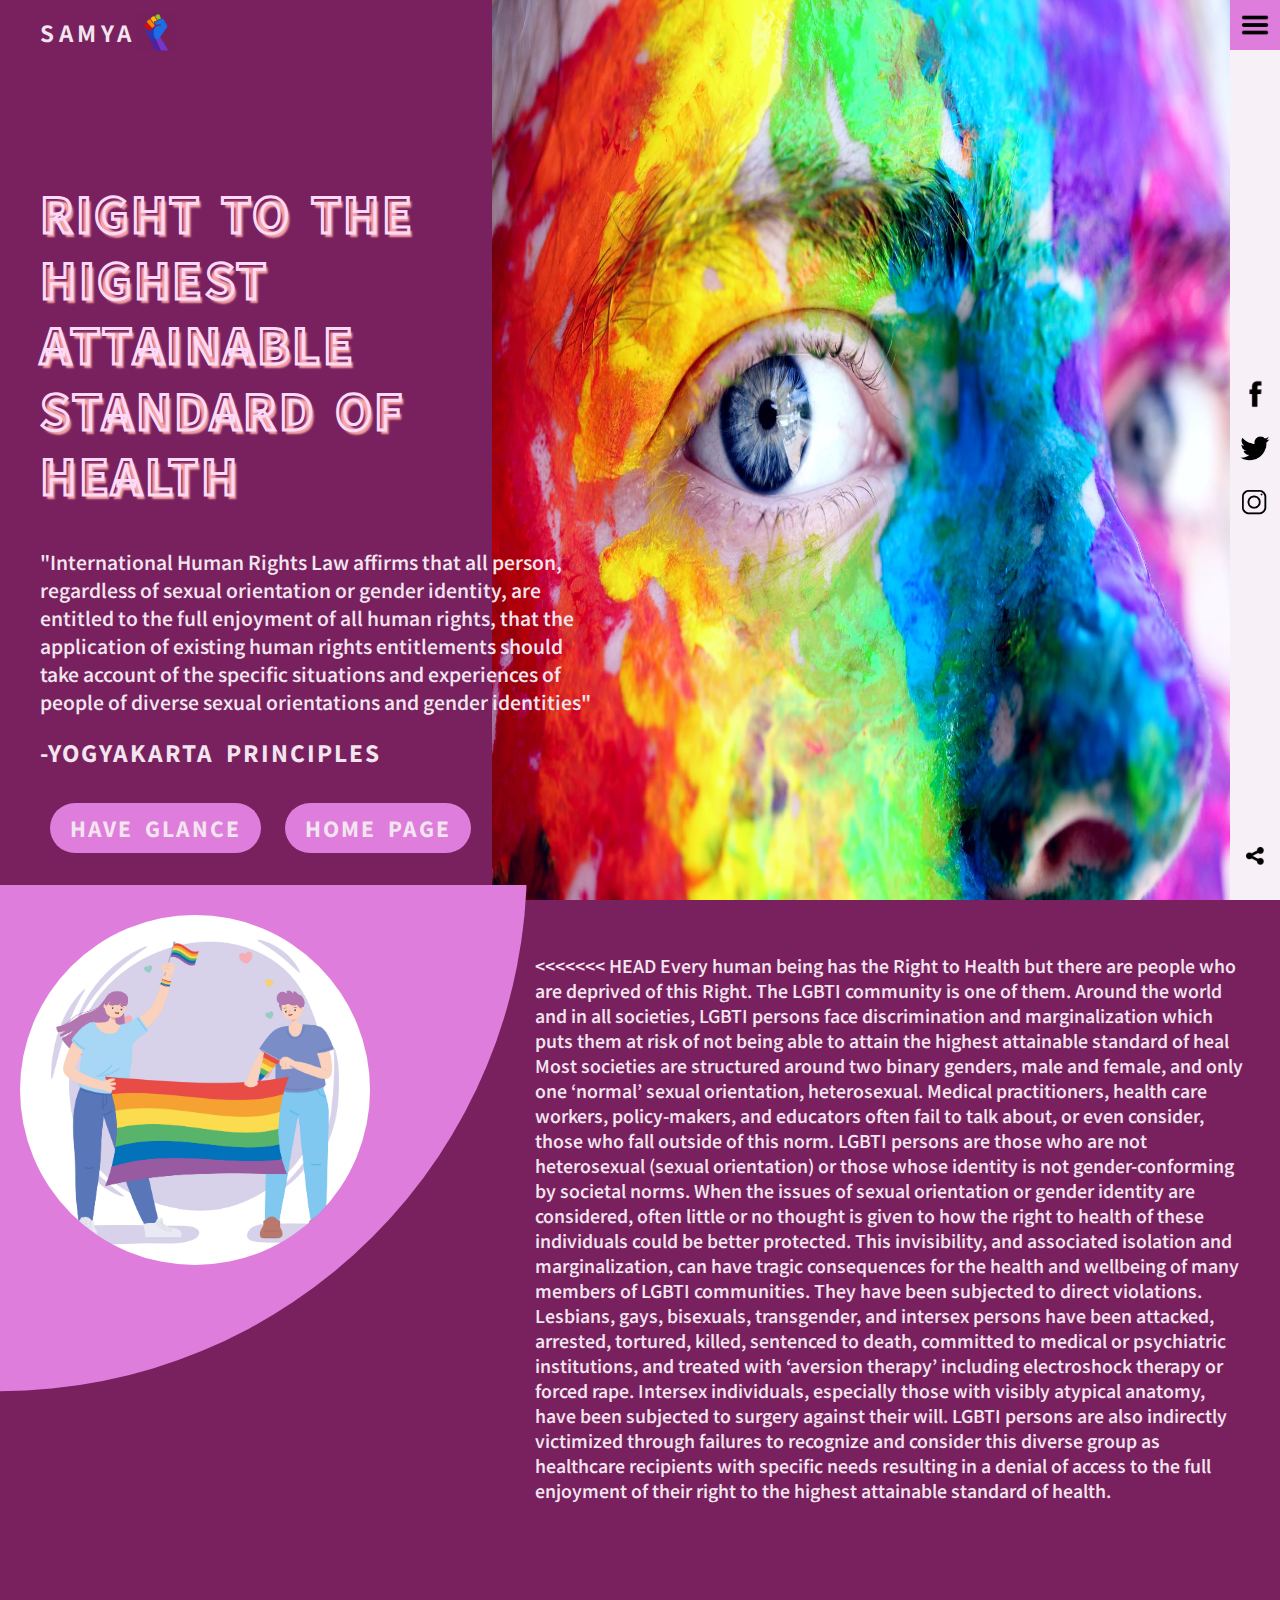
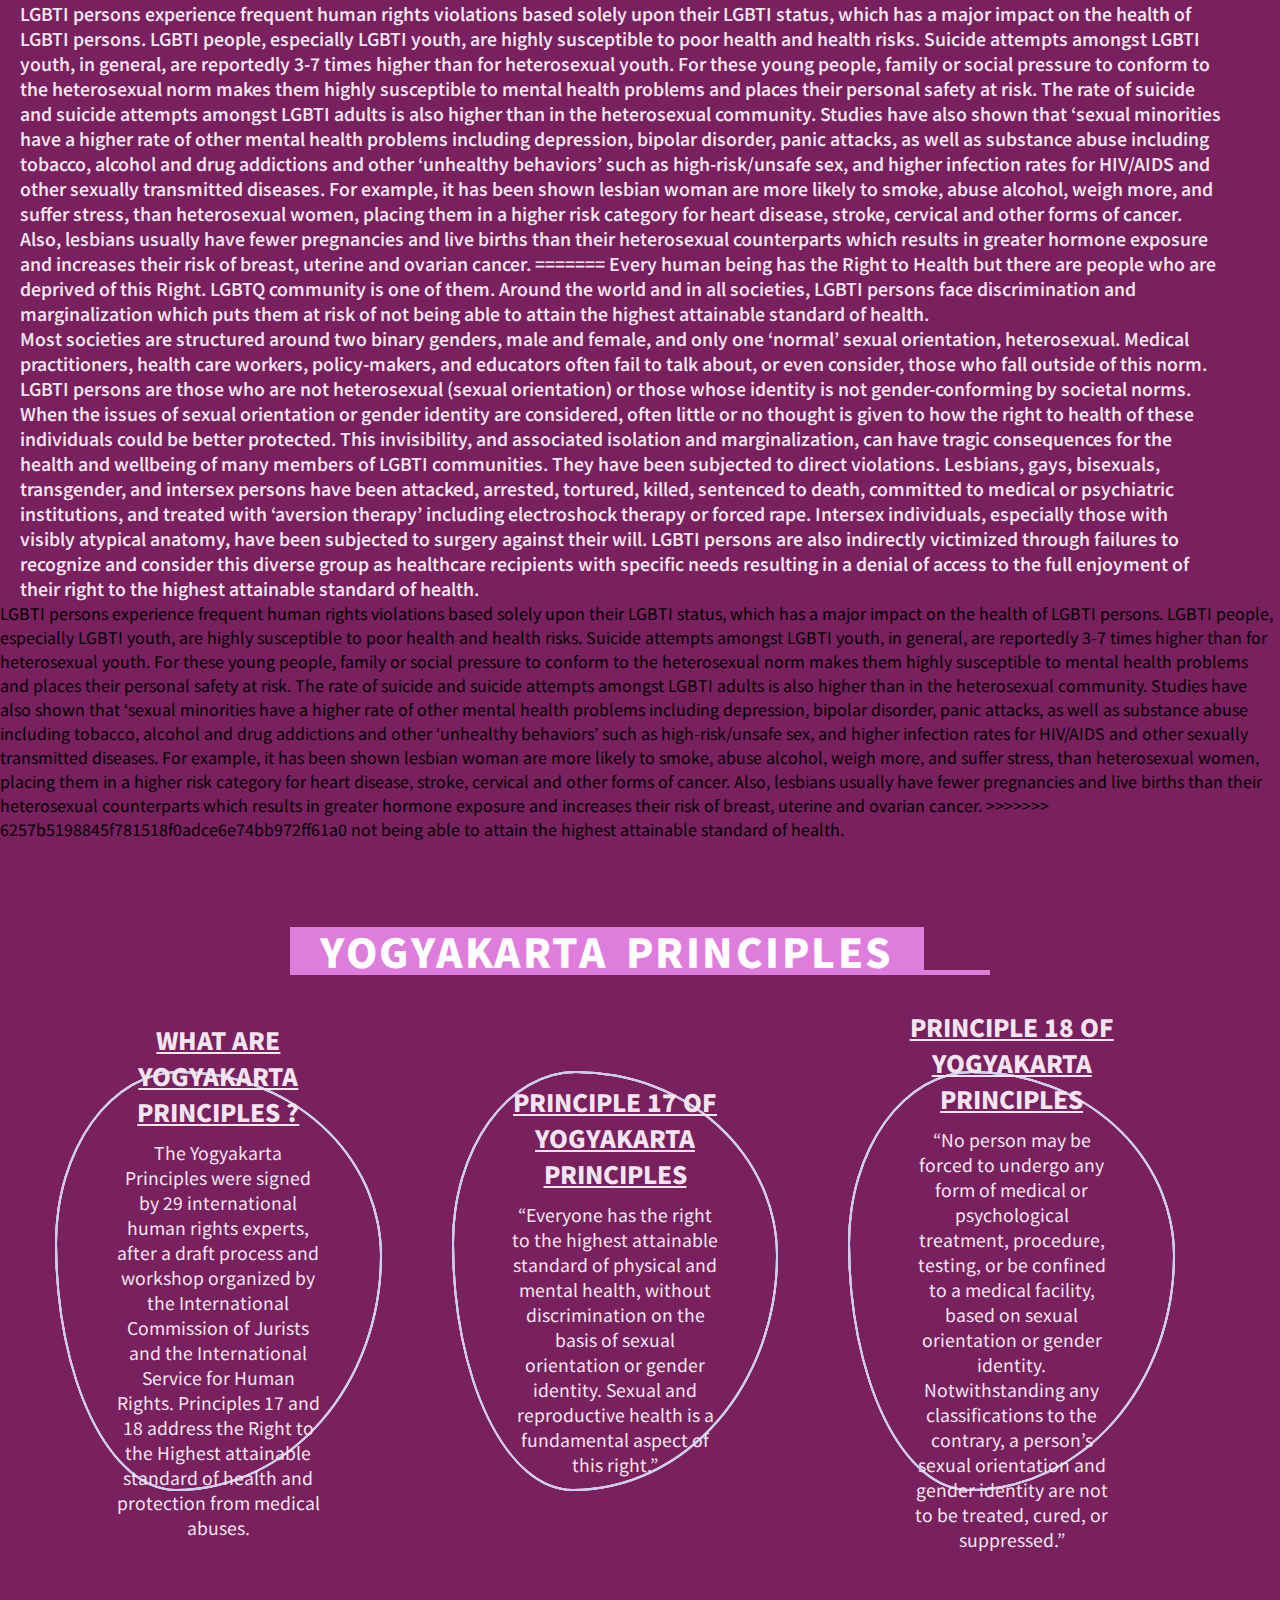
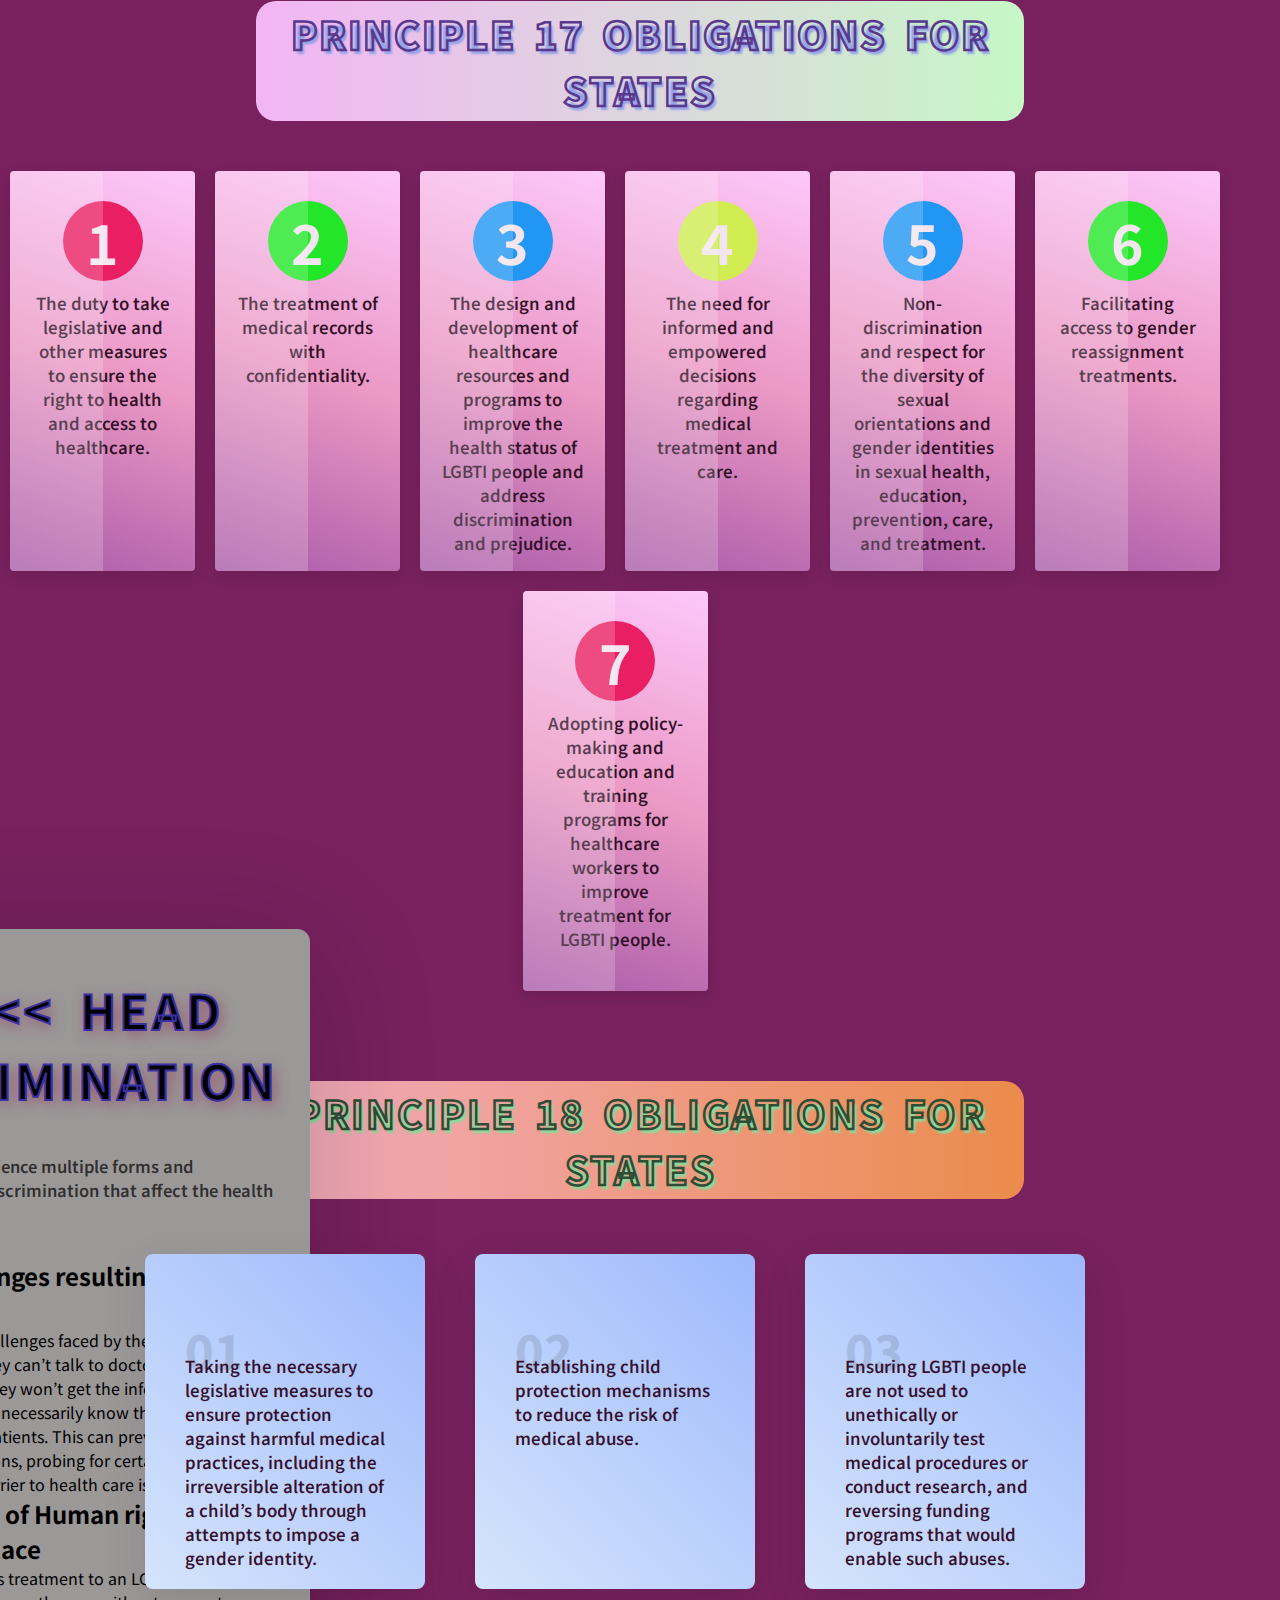
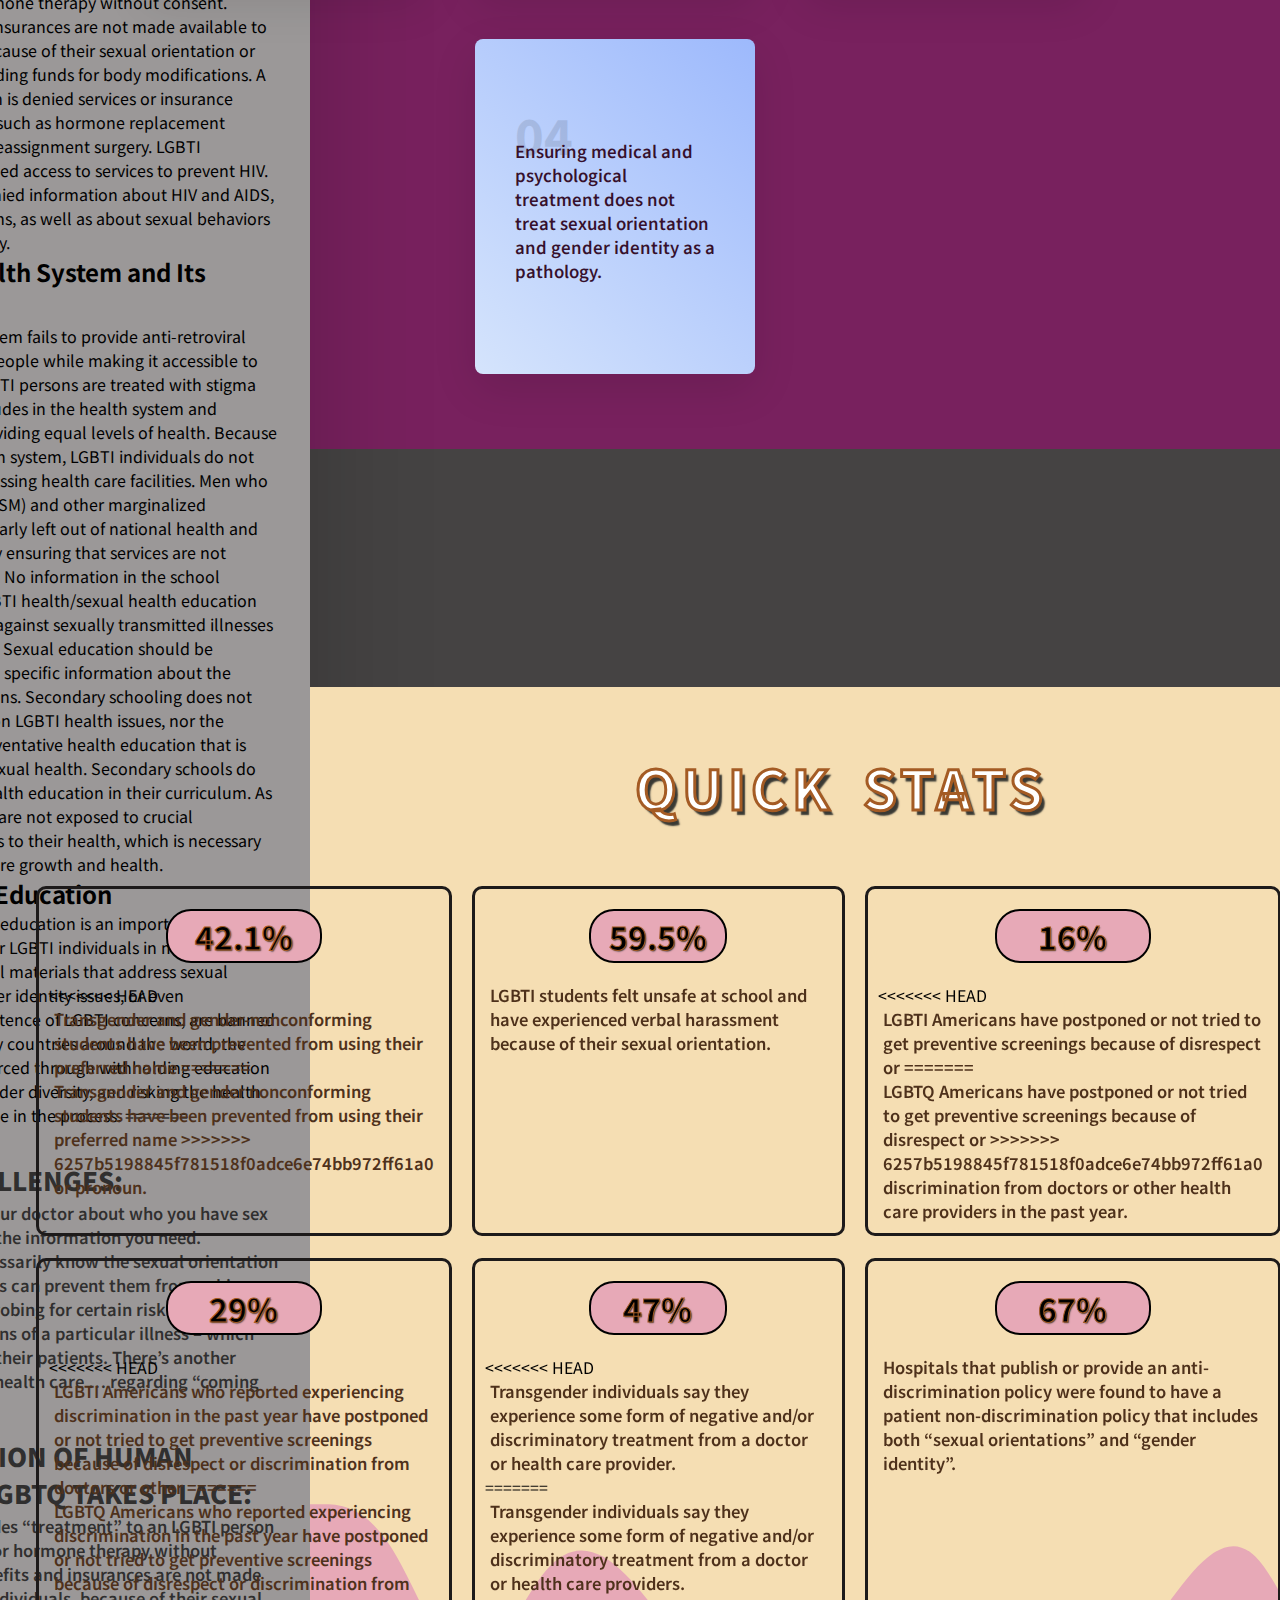
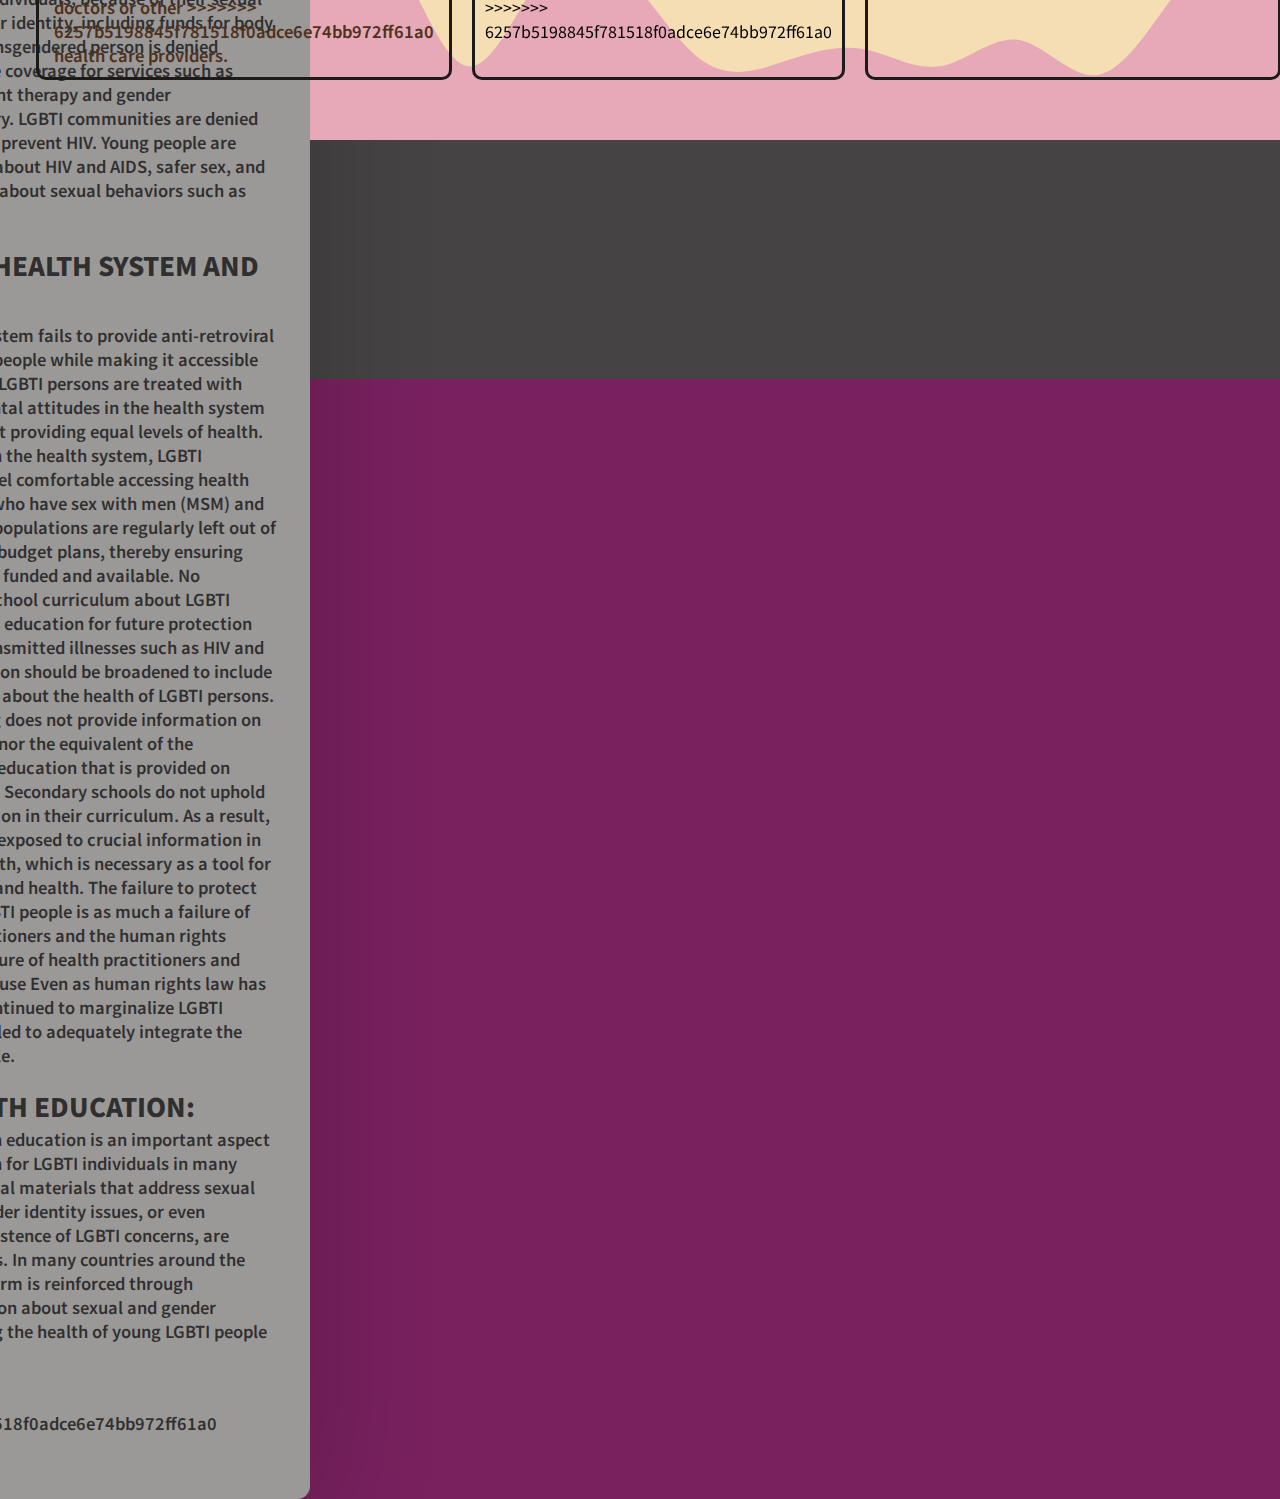
==== commit 57b7d156: "Merge pull request #5 from Namrata-yadav82/main" ====
--- a/home_page.html
+++ b/home_page.html
@@ -28,12 +28,13 @@
                 and gender identities"
             <p class="author">-Yogyakarta Principles</p>
             </p>
-            <a href="#">Get Started</a>
+            <a href="#two">Have Glance</a>
+            <a href="index.html">Home Page</a>
         </div>
     </section>
     <div class="menuToggle" onclick="toggleMenu()"></div>
     <div class="navigation">
-        <ul>
+        <ul class="nav_name">
             <li><a href="#">Home</a></li>
             <li><a href="#">About</a></li>
             <li><a href="#">Work</a></li>
@@ -46,18 +47,19 @@
                 <li><a href="#"><img src="/images/tw2.png"></a></li>
                 <li><a href="#"><img src="/images/ig1.png"></a></li>
             </ul>
-            <a href="mailto:you@gmail.com" class="email"><img src="/images/share1.png"></a>
-        </div>
-    </div>
-    <section class="two">
+            <a href="#" class="share"><img src="/images/share1.png"></a>
+        </div>
+    </div>
+    <section id="two">
         <div class="circle">
             <div class="circle_pic">
                 <img src="/images/circlepic.jpg">
             </div>
         </div>
-        <div class="conte">
+        <div id="conte">
             <div class="textbox">
                 <div class="para1">
+<<<<<<< HEAD
                     Every human being has the Right to Health but there are people who are deprived of this Right. The LGBTI community is one of them.
                     Around the world and in all societies, LGBTI persons face discrimination and marginalization which puts them at risk of not being able to attain the highest attainable standard of heal
                     Most societies are structured around two binary genders, male and female, and only one ‘normal’ sexual orientation, heterosexual. Medical practitioners, health care workers, policy-makers, and educators often fail to talk about, or even consider, those who fall outside of this norm. LGBTI persons are those who are not heterosexual (sexual orientation) or those whose identity is not gender-conforming by societal norms. When the issues of sexual orientation or gender identity are considered, often little or no thought is given to how the right to health of these individuals could be better protected. This invisibility, and associated isolation and marginalization, can have tragic consequences for the health and wellbeing of many members of LGBTI communities. They have been subjected to direct violations. Lesbians, gays, bisexuals, transgender, and intersex persons have been attacked, arrested, tortured, killed, sentenced to death, committed to medical or psychiatric institutions, and treated with ‘aversion therapy’ including electroshock therapy or forced rape. Intersex individuals, especially those with visibly atypical anatomy, have been subjected to surgery against their will. LGBTI persons are also indirectly victimized through failures to recognize and consider this diverse group as healthcare recipients with specific needs resulting in a denial of access to the full enjoyment of their right to the highest attainable standard of health. 
@@ -66,6 +68,50 @@
     </section>
     <div class="para2">
         LGBTI persons experience frequent human rights violations based solely upon their LGBTI status, which has a major impact on the health of LGBTI persons. LGBTI people, especially LGBTI youth, are highly susceptible to poor health and health risks. Suicide attempts amongst LGBTI youth, in general, are reportedly 3-7 times higher than for heterosexual youth. For these young people, family or social pressure to conform to the heterosexual norm makes them highly susceptible to mental health problems and places their personal safety at risk. The rate of suicide and suicide attempts amongst LGBTI adults is also higher than in the heterosexual community. Studies have also shown that ‘sexual minorities have a higher rate of other mental health problems including depression, bipolar disorder, panic attacks, as well as substance abuse including tobacco, alcohol and drug addictions and other ‘unhealthy behaviors’ such as high-risk/unsafe sex, and higher infection rates for HIV/AIDS and other sexually transmitted diseases. For example, it has been shown lesbian woman are more likely to smoke, abuse alcohol, weigh more, and suffer stress, than heterosexual women, placing them in a higher risk category for heart disease, stroke, cervical and other forms of cancer. Also, lesbians usually have fewer pregnancies and live births than their heterosexual counterparts which results in greater hormone exposure and increases their risk of breast, uterine and ovarian cancer.
+=======
+                    Every human being has the Right to Health but there are people who are deprived of this Right. LGBTQ
+                    community is one of them.
+                    Around the world and in all societies, LGBTI persons face discrimination and marginalization which
+                    puts them at risk of not being able to attain the highest attainable standard of health.
+                </div>
+                <div class="para2">
+                    Most societies are structured around two binary genders, male and female, and only one ‘normal’
+                    sexual orientation, heterosexual. Medical practitioners, health care workers, policy-makers, and
+                    educators often fail to talk about, or even consider, those who fall outside of this norm. LGBTI
+                    persons are those who are not heterosexual (sexual orientation) or those whose identity is not
+                    gender-conforming by societal norms. When the issues of sexual orientation or gender identity are
+                    considered, often little or no thought is given to how the right to health of these individuals
+                    could be better protected. This invisibility, and associated isolation and marginalization, can have
+                    tragic consequences for the health and wellbeing of many members of LGBTI communities. They have
+                    been subjected to direct violations. Lesbians, gays, bisexuals, transgender, and intersex persons
+                    have been attacked, arrested, tortured, killed, sentenced to death, committed to medical or
+                    psychiatric institutions, and treated with ‘aversion therapy’ including electroshock therapy or
+                    forced rape. Intersex individuals, especially those with visibly atypical anatomy, have been
+                    subjected to surgery against their will. LGBTI persons are also indirectly victimized through
+                    failures to recognize and consider this diverse group as healthcare recipients with specific needs
+                    resulting in a denial of access to the full enjoyment of their right to the highest attainable
+                    standard of health.
+                </div>
+
+            </div>
+        </div>
+    </section>
+    <div class="para3">
+        LGBTI persons experience frequent human rights violations based solely upon their LGBTI status, which has a
+        major impact on the health of LGBTI persons. LGBTI people, especially LGBTI youth, are highly susceptible to
+        poor health and health risks. Suicide attempts amongst LGBTI youth, in general, are reportedly 3-7 times higher
+        than for heterosexual youth. For these young people, family or social pressure to conform to the heterosexual
+        norm makes them highly susceptible to mental health problems and places their personal safety at risk. The rate
+        of suicide and suicide attempts amongst LGBTI adults is also higher than in the heterosexual community. Studies
+        have also shown that ‘sexual minorities have a higher rate of other mental health problems including depression,
+        bipolar disorder, panic attacks, as well as substance abuse including tobacco, alcohol and drug addictions and
+        other ‘unhealthy behaviors’ such as high-risk/unsafe sex, and higher infection rates for HIV/AIDS and other
+        sexually transmitted diseases. For example, it has been shown lesbian woman are more likely to smoke, abuse
+        alcohol, weigh more, and suffer stress, than heterosexual women, placing them in a higher risk category for
+        heart disease, stroke, cervical and other forms of cancer. Also, lesbians usually have fewer pregnancies and
+        live births than their heterosexual counterparts which results in greater hormone exposure and increases their
+        risk of breast, uterine and ovarian cancer.
+>>>>>>> 6257b5198845f781518f0adce6e74bb972ff61a0
         not
         being able to attain the highest attainable standard of health.
     </div>
@@ -219,10 +265,11 @@
     <div class="challenges_box">
         <div class="challenges">
             <div class="challengesimg">
-                <img src="/images/circlepic2.jpg">
+                <img src="/images/health.jpg">
             </div>
             <div class="challengesinfo">
                 <h1 class="challenges_title">
+<<<<<<< HEAD
                     Discrimination
                 </h1>
                 <p class="challenges_text">
@@ -267,8 +314,102 @@
                     or even acknowledge the existence of LGBTI concerns, are banned from schools. In many countries
                     around the world, the hetero-norm is reinforced through withholding education about sexual and
                     gender diversity, and risking the health of young LGBTI people in the process.
-                </div>
-                </p>
+=======
+                    CHALLENGES
+                </h1>
+                <div class="challenges_text">
+                    <div>
+                        <h2 class="challenges_subheading">Health challenges:</h2>
+                        <p>
+                            They can’t talk to your doctor about who you have sex with, you won’t get the information
+                            you
+                            need.
+                            Providers don’t necessarily know the sexual orientation of their patients. This can prevent
+                            them
+                            from asking certain questions, probing for certain risk behaviors, or looking for
+                            indications of
+                            a
+                            particular illness – which does a disservice to their patients.
+                            There’s another potential barrier to health care … regarding “coming out.
+                        </p>
+                    </div>
+                    <div>
+                        <h2 class="challenges_subheading">How violation of Human rights of LGBTQ takes place:</h2>
+                        <p>
+                            A psychiatrist provides “treatment” to an LGBTI person with electric shock or hormone
+                            therapy
+                            without consent. Health benefits and insurances are not made available to LGBTI individuals,
+                            because
+                            of their sexual orientation or gender identity, including funds for body modifications. A
+                            transgendered person is denied services or insurance coverage for services such as hormone
+                            replacement therapy and gender reassignment surgery. LGBTI communities are denied access to
+                            services
+                            to prevent HIV. Young people are denied information about HIV and AIDS, safer sex, and
+                            condoms,
+                            as
+                            well as about sexual behaviors such as homosexuality.
+                        </p>
+                    </div>
+                    <div>
+                        <h2 class="challenges_subheading">Failure of Health System and its cause:</h2>
+                        <p>
+                            A national health system fails to provide anti-retroviral treatment to LGBTI people while
+                            making
+                            it
+                            accessible to others. Perceived LGBTI persons are treated with stigma and judgmental
+                            attitudes
+                            in
+                            the health system and therefore are not providing equal levels of health. Because of stigma
+                            in
+                            the
+                            health system, LGBTI individuals do not feel comfortable accessing health care facilities.
+                            Men
+                            who
+                            have sex with men (MSM) and other marginalized populations are regularly left out of
+                            national
+                            health
+                            and budget plans, thereby ensuring that services are not funded and available.
+                            No information in the school curriculum about LGBTI health/sexual health education for
+                            future
+                            protection against sexually transmitted illnesses such as HIV and AIDS. Sexual education
+                            should
+                            be
+                            broadened to include specific information about the health of LGBTI persons. Secondary
+                            schooling
+                            does not provide information on LGBTI health issues, nor the equivalent of the preventative
+                            health
+                            education that is provided on heterosexual health. Secondary schools do not uphold LGBTI
+                            health
+                            education in their curriculum. As a result, LGBTI youth are not exposed to crucial
+                            information
+                            in
+                            regards to their health, which is necessary as a tool for their future growth and health.
+                            The
+                            failure to protect health rights for LGBTI people is as much a failure of human rights
+                            practitioners
+                            and the human rights system, as it is a failure of health practitioners and health systems
+                            because
+                            Even as human rights law has developed, it has continued to marginalize LGBTI people and it
+                            has
+                            failed to adequately integrate the rights of LGBTI people.
+                        </p>
+                    </div>
+                    <div>
+                        <h2 class="challenges_subheading">LGBTQ Health Education:</h2>
+                        <p>
+                            Provide LGBTI health education is an important aspect of the right to health for LGBTI
+                            individuals
+                            in many countries, educational materials that address sexual orientation and gender identity
+                            issues,
+                            or even acknowledge the existence of LGBTI concerns, are banned from schools. In many
+                            countries
+                            around the world, the hetero-norm is reinforced through withholding education about sexual
+                            and
+                            gender diversity, and risking the health of young LGBTI people in the process.
+                        </p>
+                    </div>
+>>>>>>> 6257b5198845f781518f0adce6e74bb972ff61a0
+                </div>
             </div>
         </div>
     </div>
@@ -279,7 +420,12 @@
             <div class="stats_content">
                 <div class="stat1">
                     <h2 class="number">42.1%</h2>
+<<<<<<< HEAD
                     <p>Transgender and gender-nonconforming students have been prevented from using their preferred name
+=======
+                    <p>Transgender and gender nonconforming students have been prevented from using their preferred
+                        name
+>>>>>>> 6257b5198845f781518f0adce6e74bb972ff61a0
                         or pronoun.</p>
                 </div>
                 <div class="stat1">
@@ -289,7 +435,12 @@
                 </div>
                 <div class="stat1">
                     <h2 class="number">16%</h2>
+<<<<<<< HEAD
                     <p>LGBTI Americans have postponed or not tried to get preventive screenings because of disrespect or
+=======
+                    <p>LGBTQ Americans have postponed or not tried to get preventive screenings because of
+                        disrespect or
+>>>>>>> 6257b5198845f781518f0adce6e74bb972ff61a0
                         discrimination from doctors or other health care providers in the past year.</p>
                 </div>
                 <div class="stat1">
@@ -300,24 +451,44 @@
                 </div>
                 <div class="stat1">
                     <h2 class="number">29%</h2>
+<<<<<<< HEAD
                     <p>LGBTI Americans who reported experiencing discrimination in the past year have postponed or not
                         tried to get preventive screenings because of disrespect or discrimination from doctors or other
+=======
+                    <p>LGBTQ Americans who reported experiencing discrimination in the past year have postponed or
+                        not
+                        tried to get preventive screenings because of disrespect or discrimination from doctors or
+                        other
+>>>>>>> 6257b5198845f781518f0adce6e74bb972ff61a0
                         health care providers.</p>
                 </div>
                 <div class="stat1">
                     <h2 class="number">47%</h2>
+<<<<<<< HEAD
                     <p>Transgender individuals say they experience some form of negative and/or discriminatory treatment
                         from a doctor or health care provider.</p>
+=======
+                    <p>Transgender individuals say they experience some form of negative and/or discriminatory
+                        treatment
+                        from a doctor or health care providers.</p>
+>>>>>>> 6257b5198845f781518f0adce6e74bb972ff61a0
                 </div>
                 <div class="stat1">
                     <h2 class="number">67%</h2>
                     <p>Hospitals that publish or provide an anti-discrimination policy were found to have a patient
-                        non-discrimination policy that includes both “sexual orientations” and “gender identity”.</p>
+                        non-discrimination policy that includes both “sexual orientations” and “gender identity”.
+                    </p>
                 </div>
                 <div class="stat1">
                     <h2 class="number">73%</h2>
+<<<<<<< HEAD
                     <p>Transgender Americans say they believe they would be refused medical services because of their
                         LGBTI status.
+=======
+                    <p>Transgender Americans say they believe they would be refused medical services because of
+                        their
+                        LGBTQ status.
+>>>>>>> 6257b5198845f781518f0adce6e74bb972ff61a0
                     </p>
                 </div>
             </div>
@@ -329,65 +500,43 @@
             </path>
         </svg>
     </section>
-
-
-
-    <!-- <div class="stats_container">
-        <div class="stats_card">
-            <div class="stats_imgbx">
-                <img src="" alt="">
-            </div>
-            <div class="stats_content">
-                <div>
-                    <p>Lorem ipsum, dolor sit amet consectetur adipisicing elit. Inventore aperiam doloribus fugiat nostrum blanditiis tempore eaque in illum! Distinctio, nulla?</p>
-                </div>
-            </div>
-        </div>
-    </div> -->
-
-    <!-- <div class="big_container"> -->
-    <!-- <div class="container">
-            <div class="card">
-                <div class="icon">
-                    <img src="/images/faq1.png">
-                </div>
-                <div class="writeup">
-                    <h3>Web & Mobile Development</h3>
-                    <p>Lorem ipsum dolor sit amet consectetur adipisicing elit. Quas corporis mollitia assumenda
-                        similique quo atque saepe at aperiam beatae? Et eum similique ab, ut recusandae sint, ducimus
-                        autem suscipit ipsum dolorem qui saepe, at accusantium ea odque in illo ea necessitatibus sint
-                        officiis dicta. Alias illum excepturi itaque!</p>
-                </div>
-                <a class="more"></a>
-            </div>
-            <div class="card">
-                <div class="icon">
-                    <img src="/images/faq2.png">
-                </div>
-                <div class="writeup">
-                    <h3>Customer Support</h3>
-                    <p>Lorem ipsum dolor sit amet consectetur adipisicing elit. Quas corporis mollitia assumenda
-                        similique quo atque saepe at aperiam beatae? Et eum similique ab, ut recusandae sint, ducimus
-                        autem suscipit ipsum dolorem qui saepe, at accusantium ea odio quibusdam delectus consequatur
-                        totam minima! Corporis ipsa neque dolore perferendis maiores, eaque in illo ea necessit!</p>
-                </div>
-                <a class="more"></a>
-            </div>
-            <div class="card">
-                <div class="icon">
-                    <img src="/images/faq3.png">
-                </div>
-                <div class="writeup">
-                    <h3>Marketing</h3>
-                    <p>Lorem ipsum dolor sit amet consectetur adipisicing elit. Quas corporis mollitia assumenda
-                        similique quo atque saepe at aperiam beatae? Et eum electus consequatur totam minima! Corporis
-                        ipsa neque dolore perferendis maiores, eaque in illo ea necessitatibus sint officiis dicta.
-                        Alias illum excepturi itaque!</p>
-                </div>
-                <a class="more"></a>
-            </div>
-        </div>
-    </div> -->
+    <footer>
+        <div class="footer_container">
+            <div class="About">
+                <h4>
+                    About Us
+                </h4>
+                <p>
+                    Our Project spreads the awareness about the "Right to Health for LGBTI People"<br> and what health challenges they face on the basis of their sexual orientation <br> and gender identity. 
+                </p>
+            </div>
+            <div class="quicklinks">
+                <h4>
+                    Quick Links
+                </h4>
+                <ul>
+                    <li>FAQ</li>
+                    <li>Privacy Policy</li>
+                    <li>Help</li>
+                    <li>Terms and Conditions</li>
+                </ul>
+            </div>
+            <div class="social">
+                <h4>
+                    Social Media
+                </h4>
+                <ul>
+                    <li>Instagram</li>
+                    <li>Facebook</li>
+                    <li>Twitter</li>
+                    <li>LinkedIn</li>
+                </ul>
+            </div>
+        </div>
+    </footer>
+
+
+
 </body>
 
 </html>--- a/home_page.css
+++ b/home_page.css
@@ -81,11 +81,14 @@
     background: #df7ddd;
     font-size: 1.3rem;
     border-radius: 25px;
-    margin: 15px 0;
+    margin: 15px 10px;
     font-weight: 800;
     padding: 10px 20px ;
     display: inline-block;
     text-decoration: none;
+}
+section .content a:hover{
+    background: rgb(248, 95, 95);
 }
 .menuToggle{
     position: fixed;
@@ -101,13 +104,13 @@
     z-index: 100;
 }
 .menuToggle.active{
-    background: #df7ddd url(/images/info.png);
+    background: #df7ddd url(/images/close.png);
     background-repeat: no-repeat;
     background-position: center;
     background-size: 25px;
 }
 .navigation{
-    background: #fff;
+    background: rgb(247, 240, 246);
     position: fixed;
     top: 0;
     left: calc(100% - 50px);
@@ -129,15 +132,25 @@
     position: relative;
     list-style-type: none;
     text-align: center;
-}
-.navigation ul li a{
-    font-size: 1.35rem;
-    color: #111;
+    padding: 0px 10px;
+}
+.navigation .nav_name li{
+    background: plum;
+    border-radius: 7px;
+    margin: 7px 0;
+    display: block;
+}
+.navigation .nav_name a{
+    text-transform: uppercase;
+    font-size: 1.3rem;
+    color: rgb(41, 39, 39);
     text-decoration: none;
-    font-weight: 400;
+    font-weight: 600;
+    display: block;
+    margin: 20px 0;
 }
 .navigation ul li a:hover{
-    color: #df7ddd;
+    color: #f3e5ef;
 }
 .socialbar{
     position: absolute;
@@ -166,12 +179,14 @@
     position: relative;
     display: inline-block;
 }
-.socialbar .email{
+.socialbar .share{
     position: absolute;
     bottom: 15px;
     transform: scale(0.6);
 }
-.two{
+
+
+#two{
     position: relative;
     width: 100%;
     min-height: 77vh;
@@ -179,7 +194,17 @@
     display: flex;
     align-items: center;
 }
-.two .circle{
+.circles img{
+    position: relative;
+    top: 0;
+    left: 0;
+    overflow: hidden;
+    margin: 0 0 0 20px;
+    height: 500px;
+    clip-path: circle(); 
+}
+#two .circle{
+    position: relative;
     position: absolute;
     top: -23px;
     right: 0px;
@@ -198,13 +223,13 @@
     height: 350px;
     clip-path: circle();
 }
-.conte{
+#conte{
     position: absolute;
     top: 6.5%;
     right: 0%;
     width: 66%;
 }
-.conte .textbox{
+#conte .textbox{
     font-size: 1.1rem;
     height: auto;
     max-width: 1100px;
@@ -400,8 +425,8 @@
     color: transparent;
     text-transform: uppercase;
     width: 60%;
-    -webkit-text-stroke: 2.5px #456c4d;
-    text-shadow: 3px 4px 2px rgb(141, 216, 156);
+    -webkit-text-stroke: 2.5px #58398e;
+    text-shadow: 3px 4px 2px rgb(151, 163, 230);
     background: linear-gradient(to right,rgb(243, 181, 245),rgb(199, 247, 199));
 }
 .principle17 .box_17 .icon{
@@ -419,11 +444,11 @@
     font-weight: 700;
     transition: 1s;    
 }
-.principle17 .box_17:nth-child(1) .icon, .principle17 .box_17:nth-child(5) .icon{
+.principle17 .box_17:nth-child(1) .icon, .principle17 .box_17:nth-child(7) .icon{
     box-shadow: 0 0 0 0 #e91e63;
     background: #e91e63;
 }
-.principle17 .box_17:nth-child(1):hover .icon, .principle17 .box_17:nth-child(5):hover .icon{
+.principle17 .box_17:nth-child(1):hover .icon, .principle17 .box_17:nth-child(7):hover .icon{
     box-shadow: 0 0 0 400px #e91e63;
 }
 .principle17 .box_17:nth-child(2) .icon, .principle17 .box_17:nth-child(6) .icon{
@@ -433,11 +458,11 @@
 .principle17 .box_17:nth-child(2):hover .icon, .principle17 .box_17:nth-child(6):hover .icon{
     box-shadow: 0 0 0 400px #23e629;
 }
-.principle17 .box_17:nth-child(3) .icon, .principle17 .box_17:nth-child(7) .icon{
+.principle17 .box_17:nth-child(3) .icon, .principle17 .box_17:nth-child(5) .icon{
     box-shadow: 0 0 0 0 #2196f3;
     background: #2196f3;
 }
-.principle17 .box_17:nth-child(3):hover .icon, .principle17 .box_17:nth-child(7):hover .icon{
+.principle17 .box_17:nth-child(3):hover .icon, .principle17 .box_17:nth-child(5):hover .icon{
     box-shadow: 0 0 0 400px #2196f3;
 }
 .principle17 .box_17:nth-child(4) .icon{
@@ -464,19 +489,21 @@
 }
 
 
-
+.principle18_box{
+    margin: 80px 0 50px 0;
+}
 .principle18_box h1{
     font-size: 2.4rem;
     letter-spacing: 2px;
     word-spacing: 7px;
-    margin: 40px auto 40px auto;
+    margin: 20px auto 30px auto;
     padding: 3px 6px;
     border-radius: 20px;
     text-align: center;
     color: transparent;
     text-transform: uppercase;
     width: 60%;
-    -webkit-text-stroke: 2.5px #456c4d;
+    -webkit-text-stroke: 2.5px #2f4c35;
     text-shadow: 3px 4px 2px rgb(141, 216, 156);
     background: linear-gradient(to right,rgb(243, 172, 193),rgb(235, 139, 75));
 }
@@ -505,7 +532,7 @@
     left: 0;
     width: 100%;
     height: 100%;
-    background: #74dfc2;
+    background: #42cba6;
     transform: scaleY(0);
     transform-origin: top;
     transition: transform 0.5s;
@@ -544,27 +571,26 @@
 }
 
 
-
 .challenges_box{
     width: 100%;
-    height: 160vh;
-    display: flex;
-    justify-content: center;
-    align-items: center;
-    background-color: #eee;
+    height: 170vh;
+    display: flex;
+    justify-content: center;
+    align-items: center;
+    background-color: rgb(69, 67, 67);
     padding: 16px 74px 16px 24px  ;
 }
 .challenges{
     width: 100%;
     max-width: 80rem;
     padding: 2rem ;
-    background-color: rgb(198, 165, 233);
+    /* background-color: rgb(198, 165, 233); */
+    background-color: rgb(155, 152, 152);
     box-shadow: 0 1.4rem 8rem rgba(0,0,0,0.2);
     display: flex;
     align-items: center;
     border-radius: 0.8rem;
 }
-
 .challengesimg{
     min-width: 25rem;
     max-width: 25rem;
@@ -593,7 +619,7 @@
 }
 .challenges_title{
     font-size: 3rem;
-    margin: 1rem auto 2.3rem auto;
+    margin: 0.8rem auto 2.5rem auto;
     text-transform: uppercase;
     -webkit-text-stroke: 2px #3a31a0;
     text-shadow: 3px 4px 14px #944f6c;
@@ -602,25 +628,30 @@
 }
 .challenges_text{
     margin-bottom: 2rem;
-    font-size: 1.2rem;
+    font-size: 1.03rem;
     color: rgba(0,0,0,0.7);
+    font-weight: 600;
 }
 .challenges_text div{
     margin-bottom: 20px;
 }
-.challenges_text div h2{
+.challenges_subheading{
+    margin: 10px 0 3px 0;
+    font-weight: 900;
     font-size: 1.6rem;
+    text-transform: uppercase;
 }
 
 .wave{
     position: relative;
     width: 100%;
+    height: auto;
     display: flex;
     justify-content: center;
     align-items: flex-start;
     padding: 50px;
-    background: linear-gradient(180deg,#96c6f0, #c96793);
-    background-blend-mode: screen;
+    background: wheat;
+    /* background: url(/images/healthback.jpeg)  no-repeat center center/cover; */
 }
 .wave .stats_content{
     display: grid;
@@ -632,143 +663,69 @@
 .wave .stats_content .stat1{
     border: 3px solid rgb(29, 26, 26);
     padding: 10px;
-    border-radius: 7px;
+    border-radius: 10px;
     z-index: 100;
 }
 .wave .wave_content h1{
-    font-size: 3rem;
+    font-size: 3.4rem;
     color: #fff;
     display: block;
     width: 30%;
     margin: 10px auto 60px auto;
     text-transform: uppercase;
-    letter-spacing: 3px;
-    word-spacing: 10px;
-    -webkit-text-stroke: 2px #ffe7d5;
-    text-shadow: 3px 4px 14px #25121a;
+    letter-spacing: 5px;
+    word-spacing: 12px;
+    -webkit-text-stroke: 3px #a45b24;
+    text-shadow: 4px 4.5px 1.5px #393934;
 }
 .stat1 .number{
     font-size: 2rem;
     text-align: center;
     background: #fff;
     width: 40%;
-    border-radius: 20px;
+    border-radius: 25px;
     margin: 10px auto 20px auto;
     padding: 2px 8px;
-    border: 1px solid black;
-    background: rgb(250, 213, 187);
+    border: 2px solid black;
+    background: rgb(231, 169, 183);
+    -webkit-text-stroke: 1px #a45b24;
+    text-shadow: 1px 1px 1.5px #393934;
 }
 .wave .wave_content p{
-    font-size: 1.02rem;
+    font-size: 1.03rem;
+    font-weight: 600;
     padding: 0 5px;
+    color:#4e311b;
 }
 .wave_wavy{
     position: absolute;
-    bottom: 6%;
-    left: 0;
-}
-
-
-.box{
-    position: relative;
-    width: auto;
-    height: auto;
-    display: flex;
-    justify-content: center;
-    align-items: center;
-    margin: 0px auto;
-}
-.box .content1{
-    display: flex;
-}
-.big_container{
-    position: relative;
-}
-.container{
-    position: relative;
-    display: flex;
-    justify-content: center;
-    align-items: center;
-    width: 100%;
-    flex-wrap: wrap;
-}
-.container .card .icon{
-    margin-bottom: 10px;
-} 
-.container .icon img{
-    height: 130px;
-    object-fit: contain;
-}
-.container .card{
-    display: flex;
-    flex-direction: column;
-    justify-content: center;
-    align-items: center;
-    position: relative;
-    width: 300px;
-    padding: 20px;
-    margin: 20px;
-    background: #3f3f3f;
-}
-.container .card .more{
-    position: relative;
-    padding: 10px 15px;
-    background: #17e78c;
-    margin-top: 15px;
-    display: inline-block;
-    cursor: pointer;
-    text-transform: uppercase;
-    color: #383838;
-    font-weight: 500;
+    bottom: 0;
+    left: 0;
+}
+
+
+.footer_container{
+    display: grid;
+    grid-template-columns: 2fr 1fr 1fr;
+    align-items: center;
+    padding: 10px 40px;
+    background: linear-gradient(70deg,rgb(99, 97, 97),rgb(112, 112, 147),rgb(99, 97, 97));
+}
+.footer_container h4{
+    color: black;
+    font-weight: 900;
+    font-size: 1.3rem;
+    text-transform: uppercase;
     letter-spacing: 2px;
-    font-size: 15px;
-    border-radius: 25px;
-}
-.container .card.active .more{
-    background: #ff3b7e;
+    word-spacing: 4px;
+    margin-bottom: 4px;
+}
+.quicklinks ul li, .social ul li{
+    list-style: none;
+}
+.footer_container {
     color: #fff;
 }
-.container .card .more::before{
-    content: "Read More";
-}
-.container .card.active .more::before{
-    content: "Read Less";
-}
-.container .card .writeup{
-    position: relative;
-    height: 215px;
-    overflow: hidden;
-}
-.container .card .writeup::before{
-    content: " ";
-    position: absolute;
-    bottom: 0;
-    left: 0;
-    width: 100%;
-    height: 100px;
-    background: linear-gradient(transparent, #3f3f3f);
-}
-.container .card .writeup h3{
-    color: #fff;
-    font-size: 1.1rem;
-    font-weight: 600;
-    margin-bottom: 10px;
-}
-.container .card .writeup p{
-    color: #ccc;
-    font-size: 1rem;
-    font-weight: 400;
-}
-.container .card::before{
-    content: " ";
-    position: absolute;
-    top: 0;
-    right: 0;
-    border: 20px solid transparent;
-    border-top: 20px solid #17e78c;
-    border-right: 20px solid #17e78c;
-}
-
 
 @keyframes animatebox{
     0%{
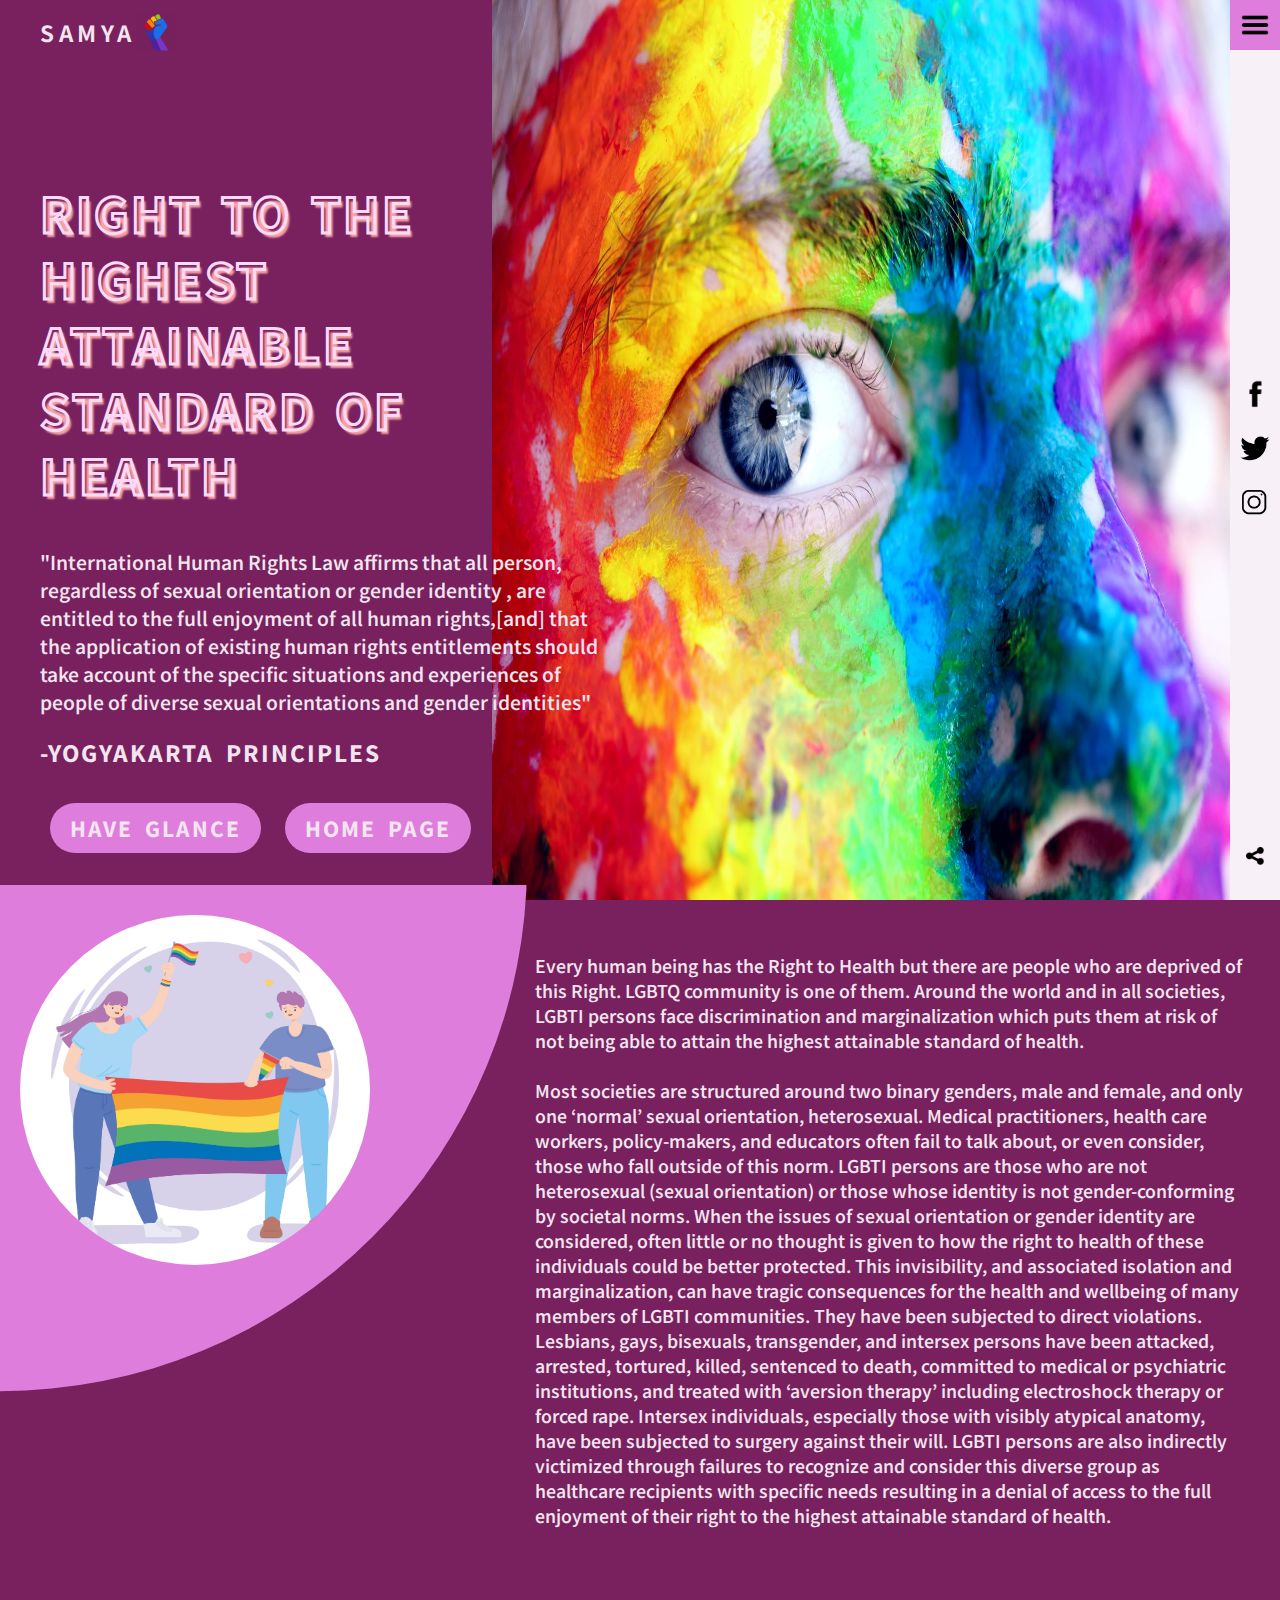
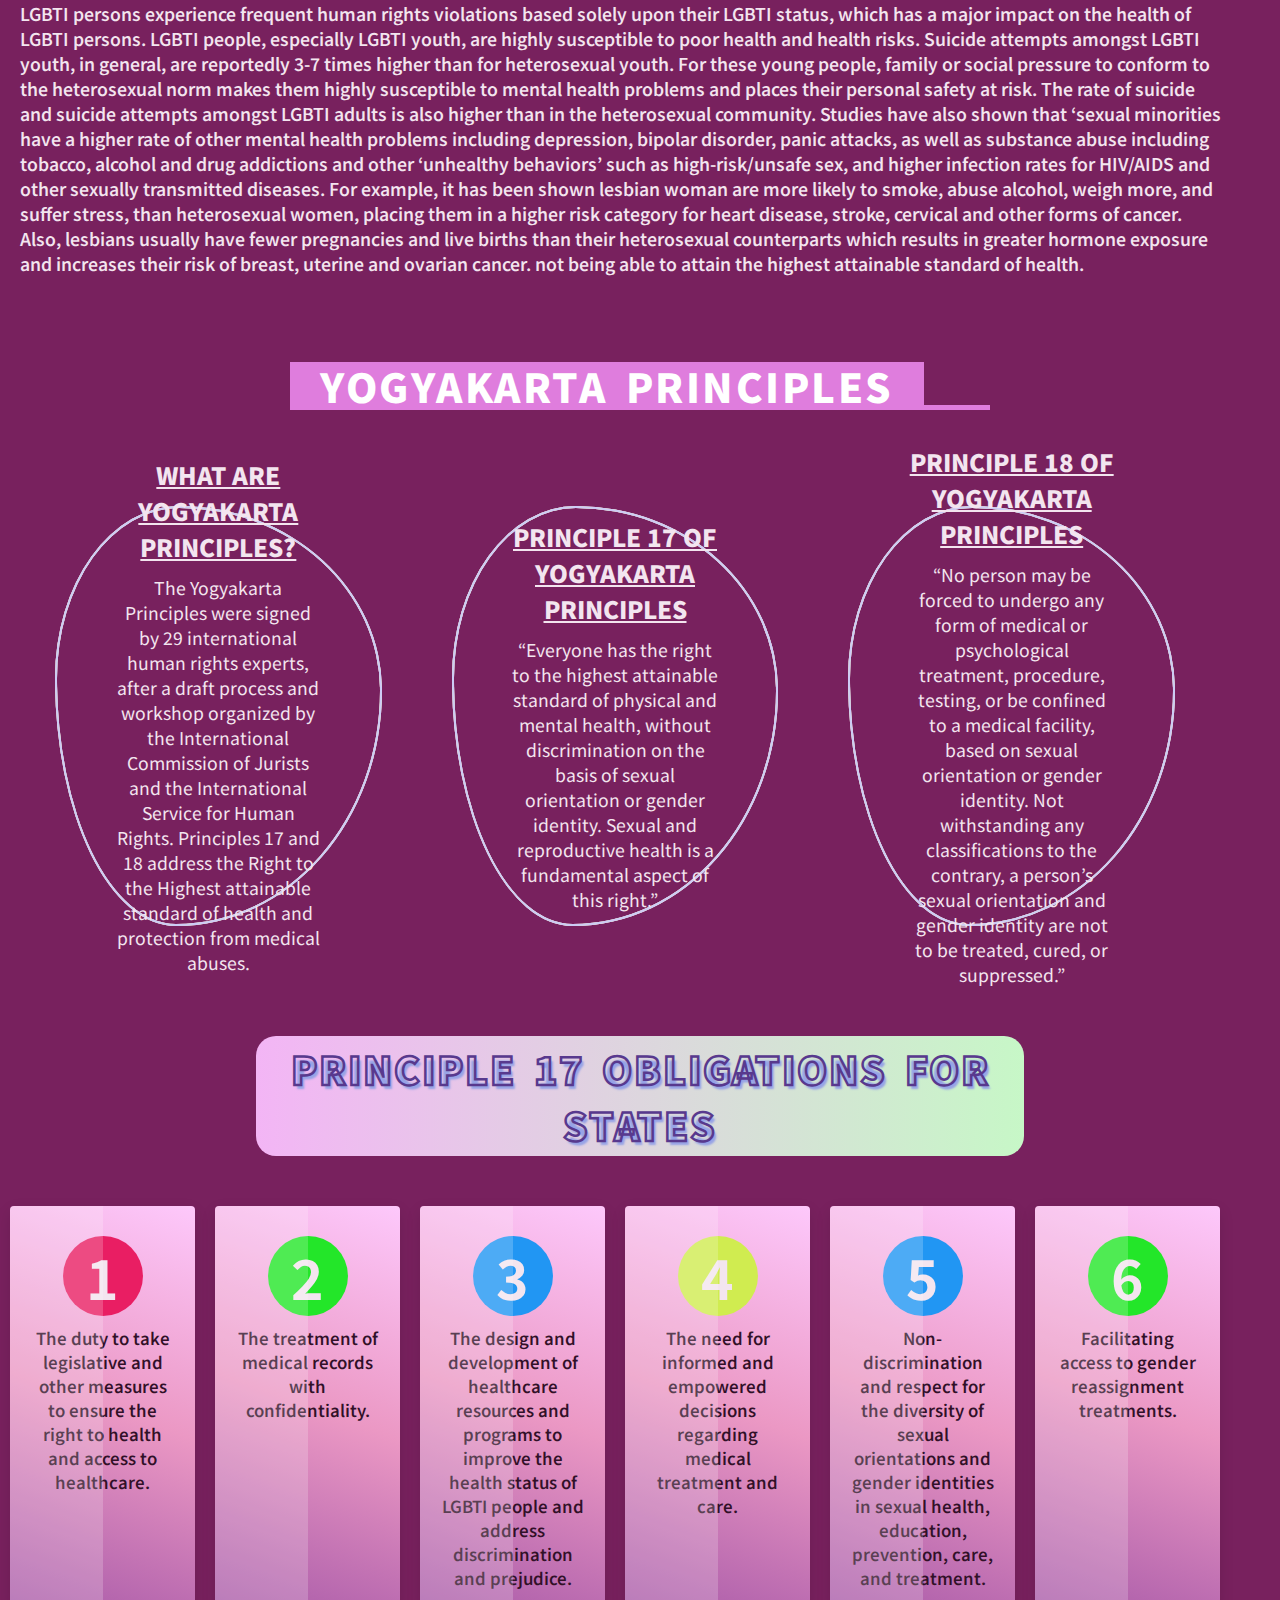
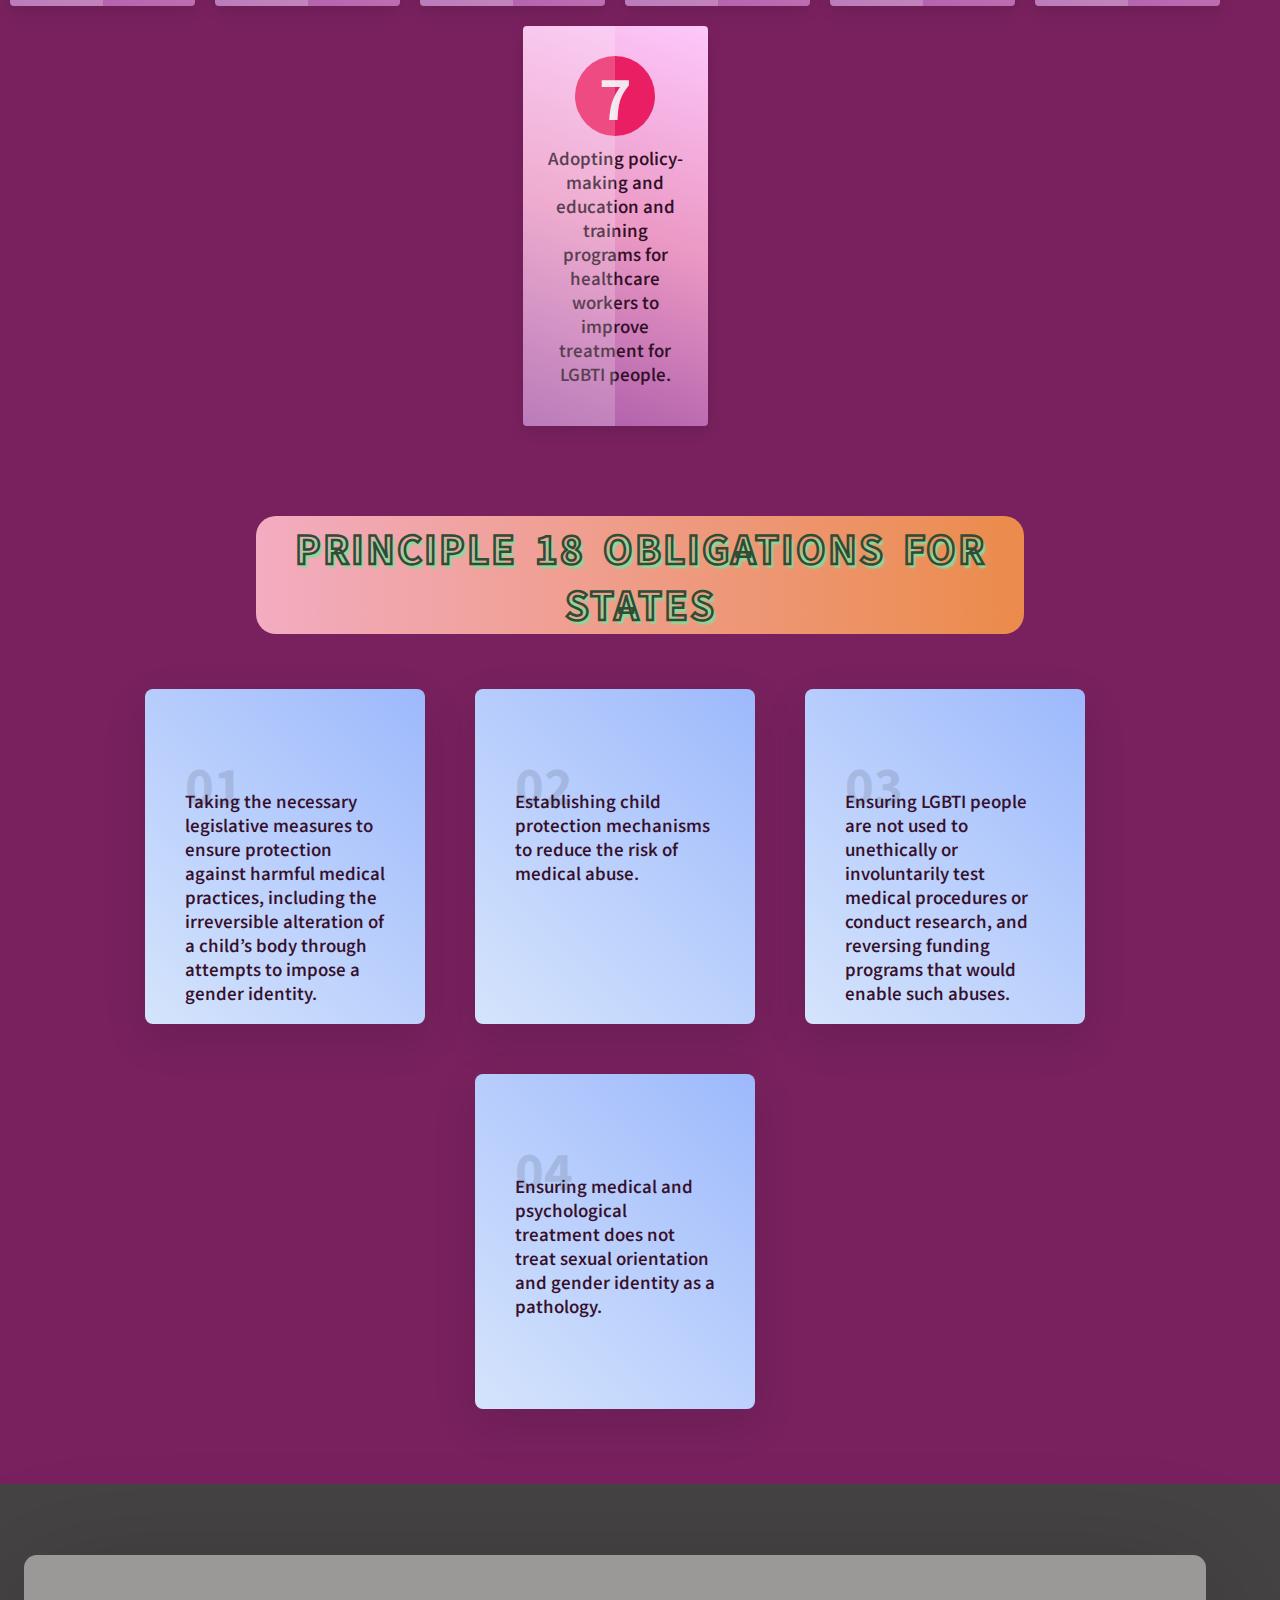
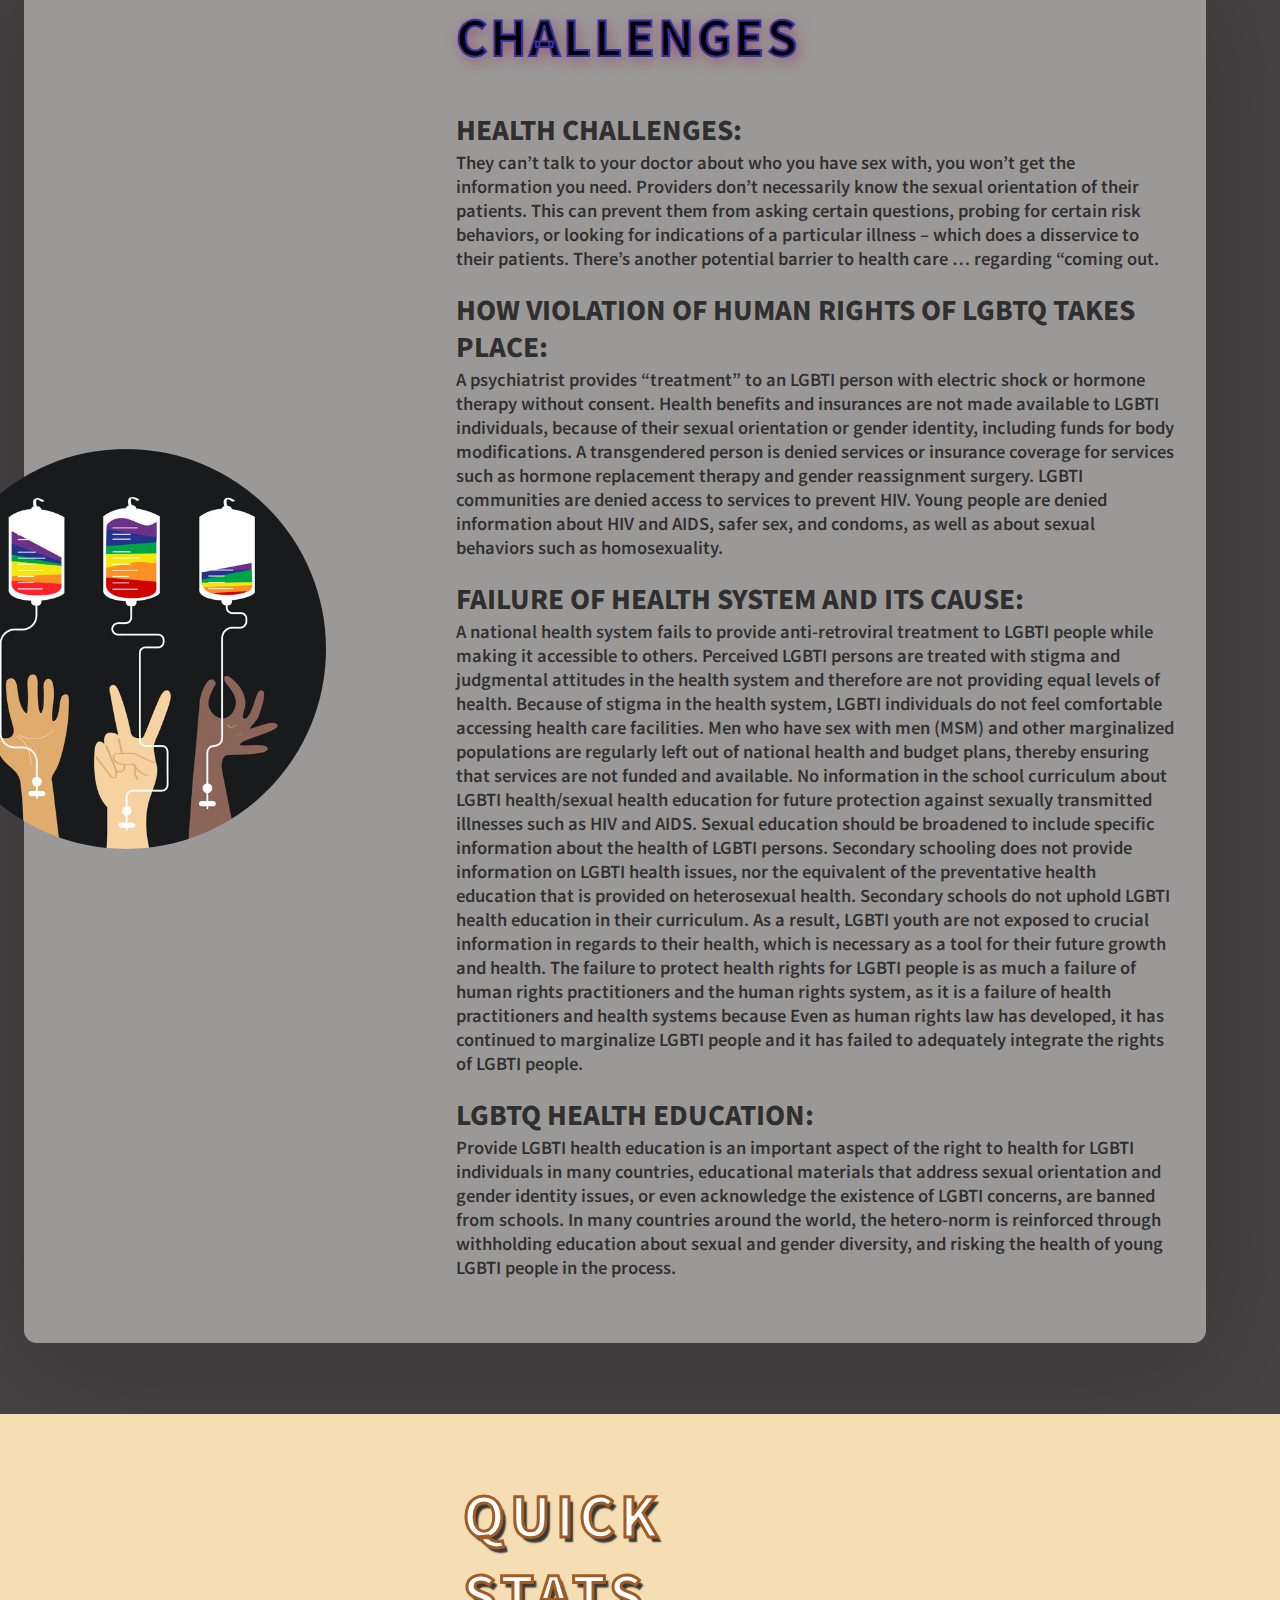
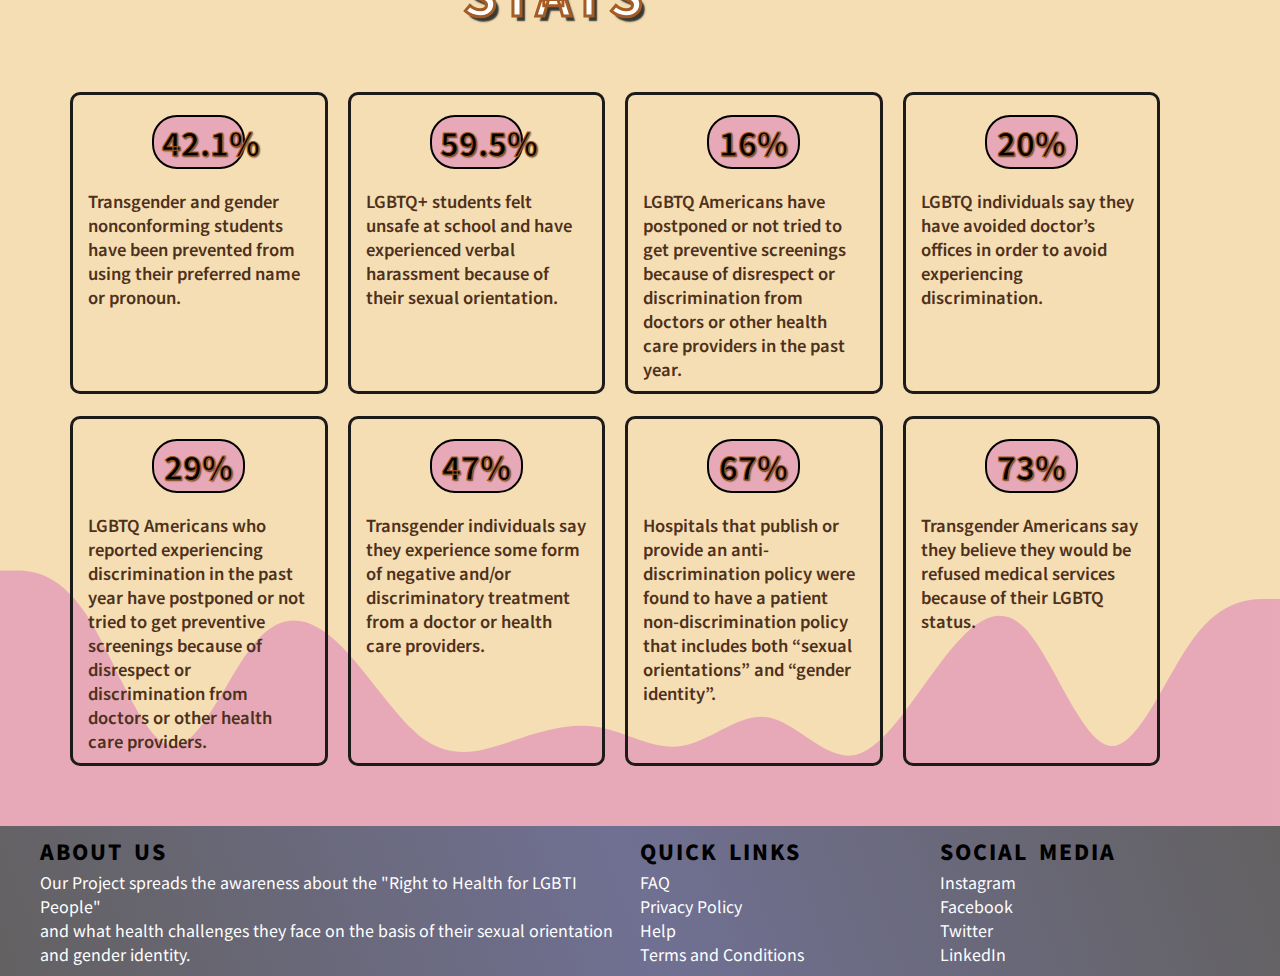
==== commit 6257b519: "change final" ====
--- a/home_page.html
+++ b/home_page.html
@@ -20,8 +20,8 @@
         <div class="content">
             <h2><span>RIGHT</span> to the Highest Attainable<br>Standard of Health</h2>
             <p>"International Human Rights Law affirms that all person, regardless of sexual orientation or gender
-                identity,
-                are entitled to the full enjoyment of all human rights, that the application of existing human
+                identity ,
+                are entitled to the full enjoyment of all human rights,[and] that the application of existing human
                 rights
                 entitlements should take account of the specific situations and experiences of people of diverse sexual
                 orientations
@@ -29,7 +29,7 @@
             <p class="author">-Yogyakarta Principles</p>
             </p>
             <a href="#two">Have Glance</a>
-            <a href="index.html">Home Page</a>
+            <a href="front.html">Home Page</a>
         </div>
     </section>
     <div class="menuToggle" onclick="toggleMenu()"></div>
@@ -59,16 +59,6 @@
         <div id="conte">
             <div class="textbox">
                 <div class="para1">
-<<<<<<< HEAD
-                    Every human being has the Right to Health but there are people who are deprived of this Right. The LGBTI community is one of them.
-                    Around the world and in all societies, LGBTI persons face discrimination and marginalization which puts them at risk of not being able to attain the highest attainable standard of heal
-                    Most societies are structured around two binary genders, male and female, and only one ‘normal’ sexual orientation, heterosexual. Medical practitioners, health care workers, policy-makers, and educators often fail to talk about, or even consider, those who fall outside of this norm. LGBTI persons are those who are not heterosexual (sexual orientation) or those whose identity is not gender-conforming by societal norms. When the issues of sexual orientation or gender identity are considered, often little or no thought is given to how the right to health of these individuals could be better protected. This invisibility, and associated isolation and marginalization, can have tragic consequences for the health and wellbeing of many members of LGBTI communities. They have been subjected to direct violations. Lesbians, gays, bisexuals, transgender, and intersex persons have been attacked, arrested, tortured, killed, sentenced to death, committed to medical or psychiatric institutions, and treated with ‘aversion therapy’ including electroshock therapy or forced rape. Intersex individuals, especially those with visibly atypical anatomy, have been subjected to surgery against their will. LGBTI persons are also indirectly victimized through failures to recognize and consider this diverse group as healthcare recipients with specific needs resulting in a denial of access to the full enjoyment of their right to the highest attainable standard of health. 
-                 </div>
-        </div>
-    </section>
-    <div class="para2">
-        LGBTI persons experience frequent human rights violations based solely upon their LGBTI status, which has a major impact on the health of LGBTI persons. LGBTI people, especially LGBTI youth, are highly susceptible to poor health and health risks. Suicide attempts amongst LGBTI youth, in general, are reportedly 3-7 times higher than for heterosexual youth. For these young people, family or social pressure to conform to the heterosexual norm makes them highly susceptible to mental health problems and places their personal safety at risk. The rate of suicide and suicide attempts amongst LGBTI adults is also higher than in the heterosexual community. Studies have also shown that ‘sexual minorities have a higher rate of other mental health problems including depression, bipolar disorder, panic attacks, as well as substance abuse including tobacco, alcohol and drug addictions and other ‘unhealthy behaviors’ such as high-risk/unsafe sex, and higher infection rates for HIV/AIDS and other sexually transmitted diseases. For example, it has been shown lesbian woman are more likely to smoke, abuse alcohol, weigh more, and suffer stress, than heterosexual women, placing them in a higher risk category for heart disease, stroke, cervical and other forms of cancer. Also, lesbians usually have fewer pregnancies and live births than their heterosexual counterparts which results in greater hormone exposure and increases their risk of breast, uterine and ovarian cancer.
-=======
                     Every human being has the Right to Health but there are people who are deprived of this Right. LGBTQ
                     community is one of them.
                     Around the world and in all societies, LGBTI persons face discrimination and marginalization which
@@ -111,7 +101,6 @@
         heart disease, stroke, cervical and other forms of cancer. Also, lesbians usually have fewer pregnancies and
         live births than their heterosexual counterparts which results in greater hormone exposure and increases their
         risk of breast, uterine and ovarian cancer.
->>>>>>> 6257b5198845f781518f0adce6e74bb972ff61a0
         not
         being able to attain the highest attainable standard of health.
     </div>
@@ -126,12 +115,16 @@
             <span></span>
             <span></span>
             <div class="yogya_def">
-                <h2>What are YogyaKarta Principles ?</h2>
+                <h2>WHAT are YogyaKarta Principles?</h2>
                 <p>
                     The Yogyakarta Principles were signed by 29 international human rights experts, after a draft
-                    process and workshop organized by the International Commission of Jurists and the International Service for
-                    Human Rights. Principles 17 and 18 address the Right to the Highest attainable standard of health and
-                    protection from medical abuses.
+                    process
+                    and
+                    workshop organized by the International Commission of Jurists and the International Service for
+                    Human
+                    Rights. Principles 17 and 18 address the Right to the Highest attainable standard of health and
+                    protection
+                    from medical abuses.
                 </p>
             </div>
         </div>
@@ -144,7 +137,9 @@
                 <p>
                     “Everyone has the right to the highest attainable standard of physical and mental health, without
                     discrimination on the basis of sexual orientation or gender identity. Sexual and reproductive health
-                    is a fundamental aspect of this right.”
+                    is
+                    a
+                    fundamental aspect of this right.”
                 </p>
             </div>
         </div>
@@ -156,8 +151,11 @@
                 <h2>PRINCIPLE 18 of Yogyakarta Principles</h2>
                 <p>
                     “No person may be forced to undergo any form of medical or psychological treatment, procedure,
-                    testing, or be confined to a medical facility, based on sexual orientation or gender identity. Notwithstanding
-                    any classifications to the contrary, a person’s sexual orientation and gender identity are not to be
+                    testing,
+                    or
+                    be confined to a medical facility, based on sexual orientation or gender identity. Not withstanding
+                    any
+                    classifications to the contrary, a person’s sexual orientation and gender identity are not to be
                     treated, cured, or suppressed.”
                 </p>
             </div>
@@ -189,7 +187,8 @@
                 </div>
                 <div class="cont17">
                     <p>The design and development of healthcare resources and programs to improve the health status of
-                        LGBTI people and address discrimination and prejudice.</p>
+                        LGBTI
+                        people and address discrimination and prejudice.</p>
                 </div>
             </div>
             <div class="box_17">
@@ -237,7 +236,8 @@
                 <p>
                     Taking the necessary legislative measures to ensure protection against harmful medical
                     practices, including the irreversible alteration of a child’s body through attempts to impose a
-                    gender identity.
+                    gender
+                    identity.
                 </p>
             </div>
             <div class="box_18">
@@ -250,14 +250,16 @@
                 <h2>03</h2>
                 <p>
                     Ensuring LGBTI people are not used to unethically or involuntarily test medical procedures or
-                    conduct research, and reversing funding programs that would enable such abuses.
+                    conduct
+                    research, and reversing funding programs that would enable such abuses.
                 </p>
             </div>
             <div class="box_18">
                 <h2>04</h2>
                 <p>
                     Ensuring medical and psychological treatment does not treat sexual orientation and gender identity
-                    as a pathology.
+                    as a
+                    pathology.
                 </p>
             </div>
         </div>
@@ -269,52 +271,6 @@
             </div>
             <div class="challengesinfo">
                 <h1 class="challenges_title">
-<<<<<<< HEAD
-                    Discrimination
-                </h1>
-                <p class="challenges_text">
-                    LGBTI persons experience multiple forms and manifestations of discrimination that affect the health of LGBTI persons.
-                    <h2>Health Challenges resulting from Heterosexism</h2>
-                    One of the health challenges faced by the LGBTI community is that they can’t talk to 
-                    doctors about who they have sex with, they won’t get the information they need. 
-                    Providers don’t necessarily know the sexual orientation of their patients. 
-                    This can prevent them from asking certain questions, probing for certain risk behaviors. 
-                    Another potential barrier to health care is “coming out.
-
-                <div>
-                    <h2>How violation of Human rights of LGBTI takes place</h2>
-                    A psychiatrist provides treatment to an LGBTI person with electric shock or hormone therapy
-                    without consent. Health benefits and insurances are not made available to LGBTI individuals, because
-                    of their sexual orientation or gender identity, including funds for body modifications. A
-                    transgendered person is denied services or insurance coverage for services such as hormone
-                    replacement therapy and gender reassignment surgery. LGBTI communities are denied access to services
-                    to prevent HIV. Young people are denied information about HIV and AIDS, safer sex, and condoms, as
-                    well as about sexual behaviors such as homosexuality.
-                </div>
-                <div>
-                    <h2>Failure of Health System and Its Causes</h2>
-                    A national health system fails to provide anti-retroviral treatment to LGBTI people while making it
-                    accessible to others. Perceived LGBTI persons are treated with stigma and judgmental attitudes in
-                    the health system and therefore are not providing equal levels of health. Because of stigma in the
-                    health system, LGBTI individuals do not feel comfortable accessing health care facilities. Men who
-                    have sex with men (MSM) and other marginalized populations are regularly left out of national health
-                    and budget plans, thereby ensuring that services are not funded and available.
-                    No information in the school curriculum about LGBTI health/sexual health education for future
-                    protection against sexually transmitted illnesses such as HIV and AIDS. Sexual education should be
-                    broadened to include specific information about the health of LGBTI persons. Secondary schooling
-                    does not provide information on LGBTI health issues, nor the equivalent of the preventative health
-                    education that is provided on heterosexual health. Secondary schools do not uphold LGBTI health
-                    education in their curriculum. As a result, LGBTI youth are not exposed to crucial information in
-                    regards to their health, which is necessary as a tool for their future growth and health. 
-                </div>
-                <div>
-                    <h2>LGBTI Health Education</h2>
-                    Provide LGBTI health education is an important aspect of the Right to Health for LGBTI individuals
-                    in many countries, educational materials that address sexual orientation and gender identity issues,
-                    or even acknowledge the existence of LGBTI concerns, are banned from schools. In many countries
-                    around the world, the hetero-norm is reinforced through withholding education about sexual and
-                    gender diversity, and risking the health of young LGBTI people in the process.
-=======
                     CHALLENGES
                 </h1>
                 <div class="challenges_text">
@@ -408,7 +364,6 @@
                             gender diversity, and risking the health of young LGBTI people in the process.
                         </p>
                     </div>
->>>>>>> 6257b5198845f781518f0adce6e74bb972ff61a0
                 </div>
             </div>
         </div>
@@ -420,58 +375,40 @@
             <div class="stats_content">
                 <div class="stat1">
                     <h2 class="number">42.1%</h2>
-<<<<<<< HEAD
-                    <p>Transgender and gender-nonconforming students have been prevented from using their preferred name
-=======
                     <p>Transgender and gender nonconforming students have been prevented from using their preferred
                         name
->>>>>>> 6257b5198845f781518f0adce6e74bb972ff61a0
                         or pronoun.</p>
                 </div>
                 <div class="stat1">
                     <h2 class="number">59.5%</h2>
-                    <p>LGBTI students felt unsafe at school and have experienced verbal harassment because of their
+                    <p>LGBTQ+ students felt unsafe at school and have experienced verbal harassment because of their
                         sexual orientation.</p>
                 </div>
                 <div class="stat1">
                     <h2 class="number">16%</h2>
-<<<<<<< HEAD
-                    <p>LGBTI Americans have postponed or not tried to get preventive screenings because of disrespect or
-=======
                     <p>LGBTQ Americans have postponed or not tried to get preventive screenings because of
                         disrespect or
->>>>>>> 6257b5198845f781518f0adce6e74bb972ff61a0
                         discrimination from doctors or other health care providers in the past year.</p>
                 </div>
                 <div class="stat1">
                     <h2 class="number">20%</h2>
-                    <p> LGBTI individuals say they have avoided doctor’s offices in order to avoid experiencing
+                    <p> LGBTQ individuals say they have avoided doctor’s offices in order to avoid experiencing
                         discrimination.
                     </p>
                 </div>
                 <div class="stat1">
                     <h2 class="number">29%</h2>
-<<<<<<< HEAD
-                    <p>LGBTI Americans who reported experiencing discrimination in the past year have postponed or not
-                        tried to get preventive screenings because of disrespect or discrimination from doctors or other
-=======
                     <p>LGBTQ Americans who reported experiencing discrimination in the past year have postponed or
                         not
                         tried to get preventive screenings because of disrespect or discrimination from doctors or
                         other
->>>>>>> 6257b5198845f781518f0adce6e74bb972ff61a0
                         health care providers.</p>
                 </div>
                 <div class="stat1">
                     <h2 class="number">47%</h2>
-<<<<<<< HEAD
-                    <p>Transgender individuals say they experience some form of negative and/or discriminatory treatment
-                        from a doctor or health care provider.</p>
-=======
                     <p>Transgender individuals say they experience some form of negative and/or discriminatory
                         treatment
                         from a doctor or health care providers.</p>
->>>>>>> 6257b5198845f781518f0adce6e74bb972ff61a0
                 </div>
                 <div class="stat1">
                     <h2 class="number">67%</h2>
@@ -481,14 +418,9 @@
                 </div>
                 <div class="stat1">
                     <h2 class="number">73%</h2>
-<<<<<<< HEAD
-                    <p>Transgender Americans say they believe they would be refused medical services because of their
-                        LGBTI status.
-=======
                     <p>Transgender Americans say they believe they would be refused medical services because of
                         their
                         LGBTQ status.
->>>>>>> 6257b5198845f781518f0adce6e74bb972ff61a0
                     </p>
                 </div>
             </div>
--- a/home_page.css
+++ b/home_page.css
@@ -242,7 +242,10 @@
     max-width: 800px;
     margin-bottom: 25px;
 }
-.para2{
+.textbox .para2{
+    max-width: 800px;
+}
+.para3{
     font-size: 1.1rem;
     margin: 0 55px 0 20px; 
     max-width: 1400px;
